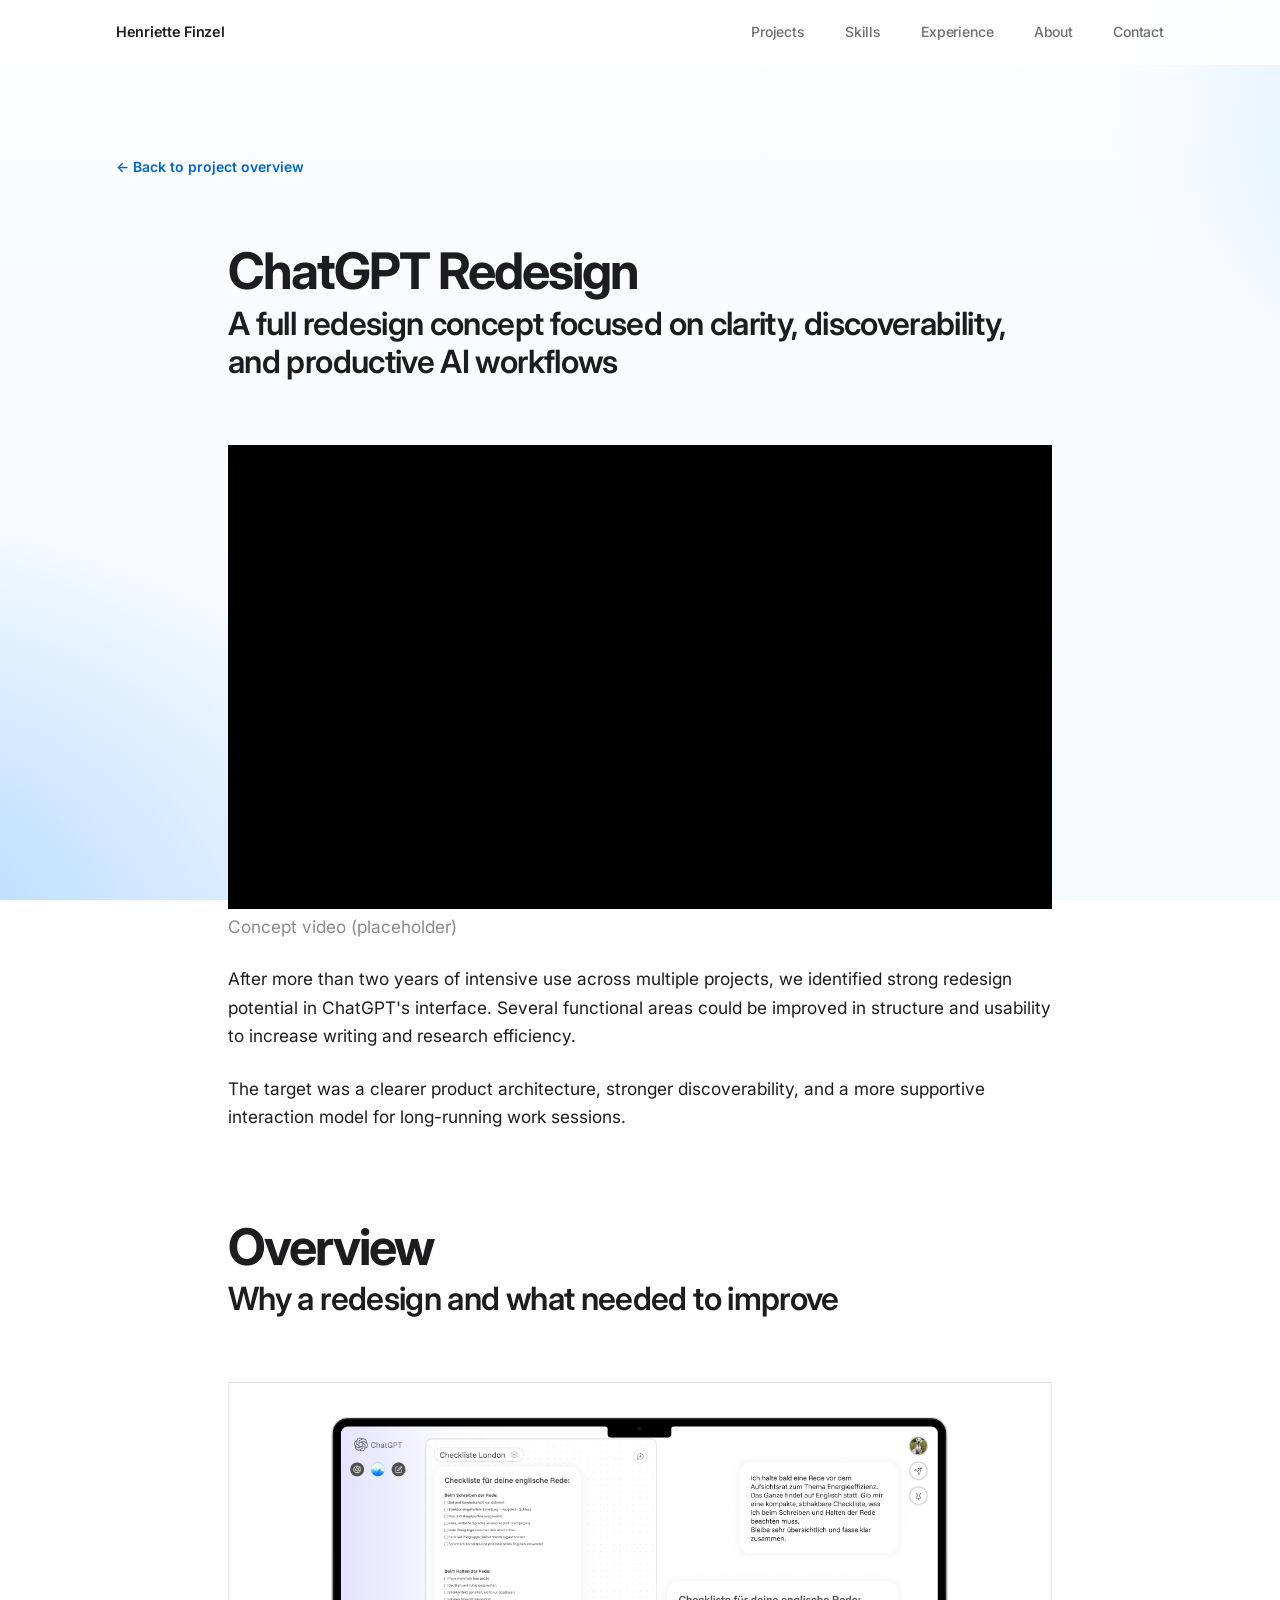
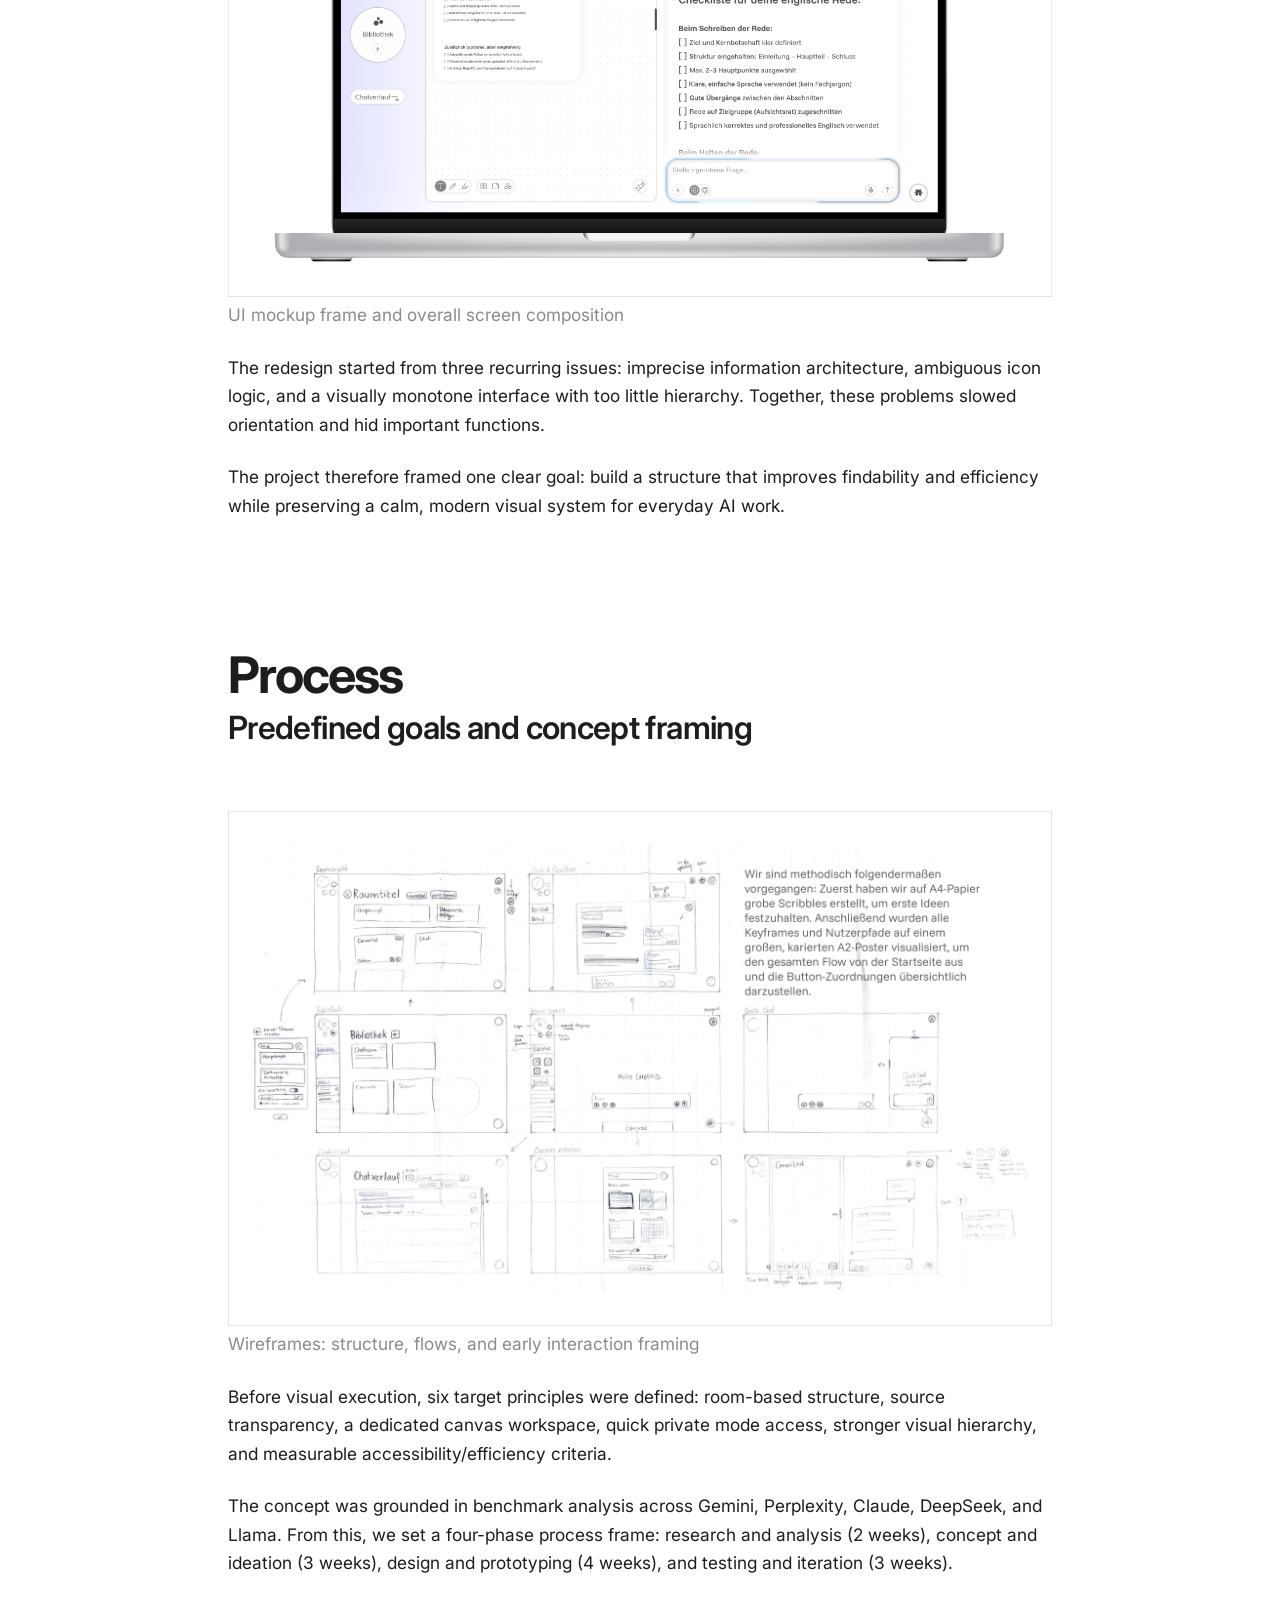
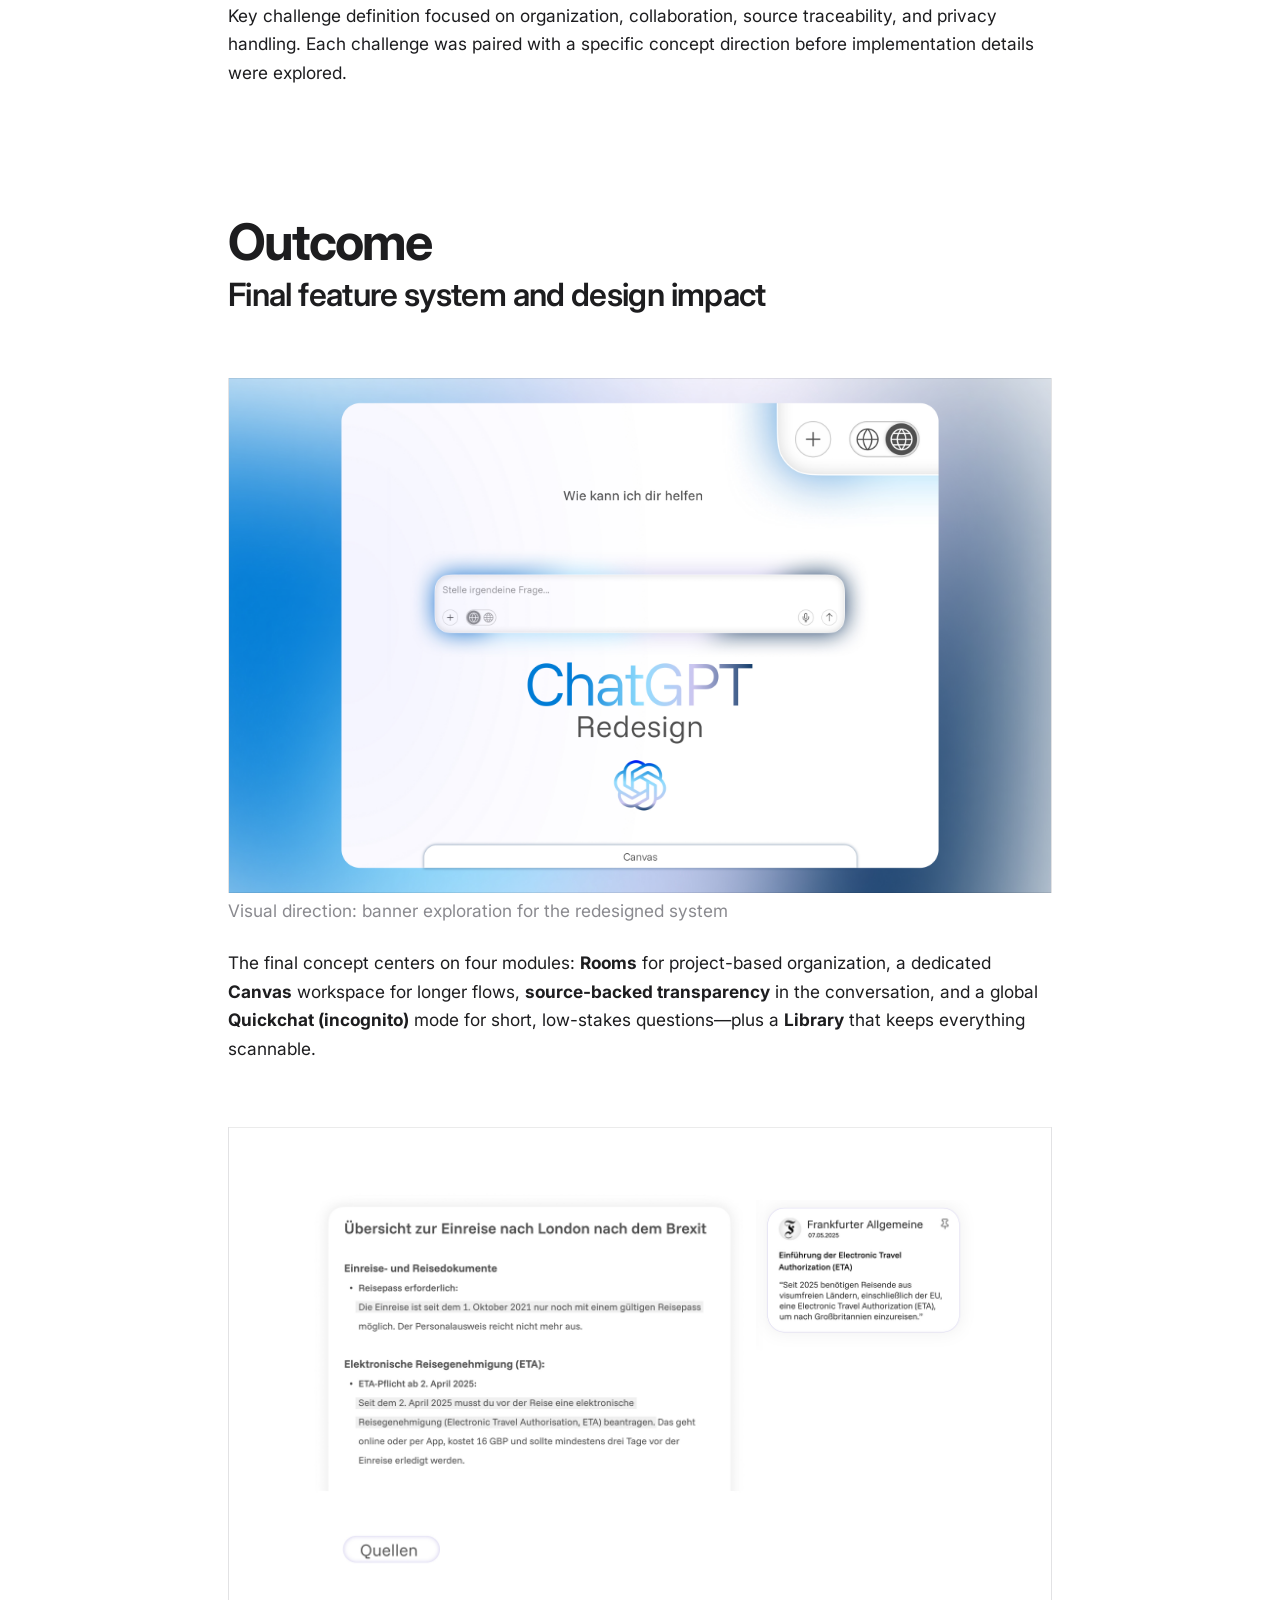
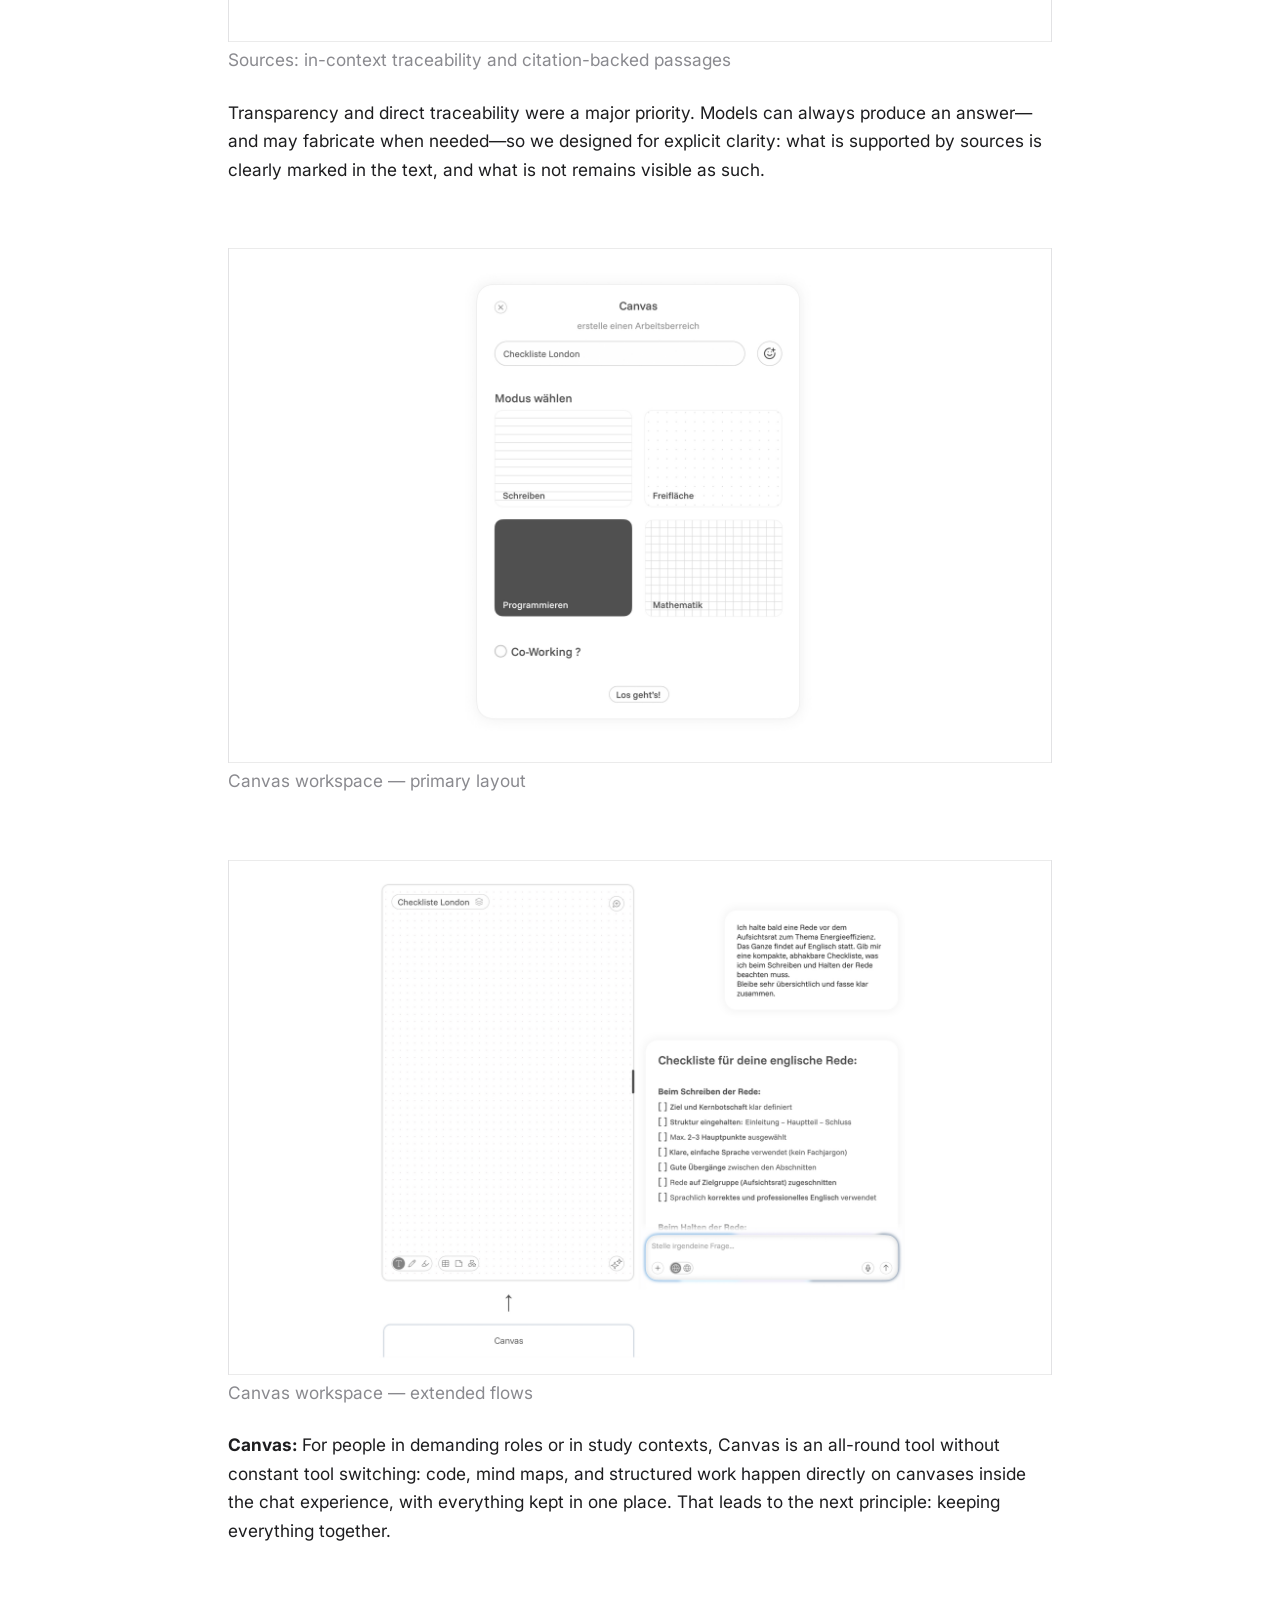
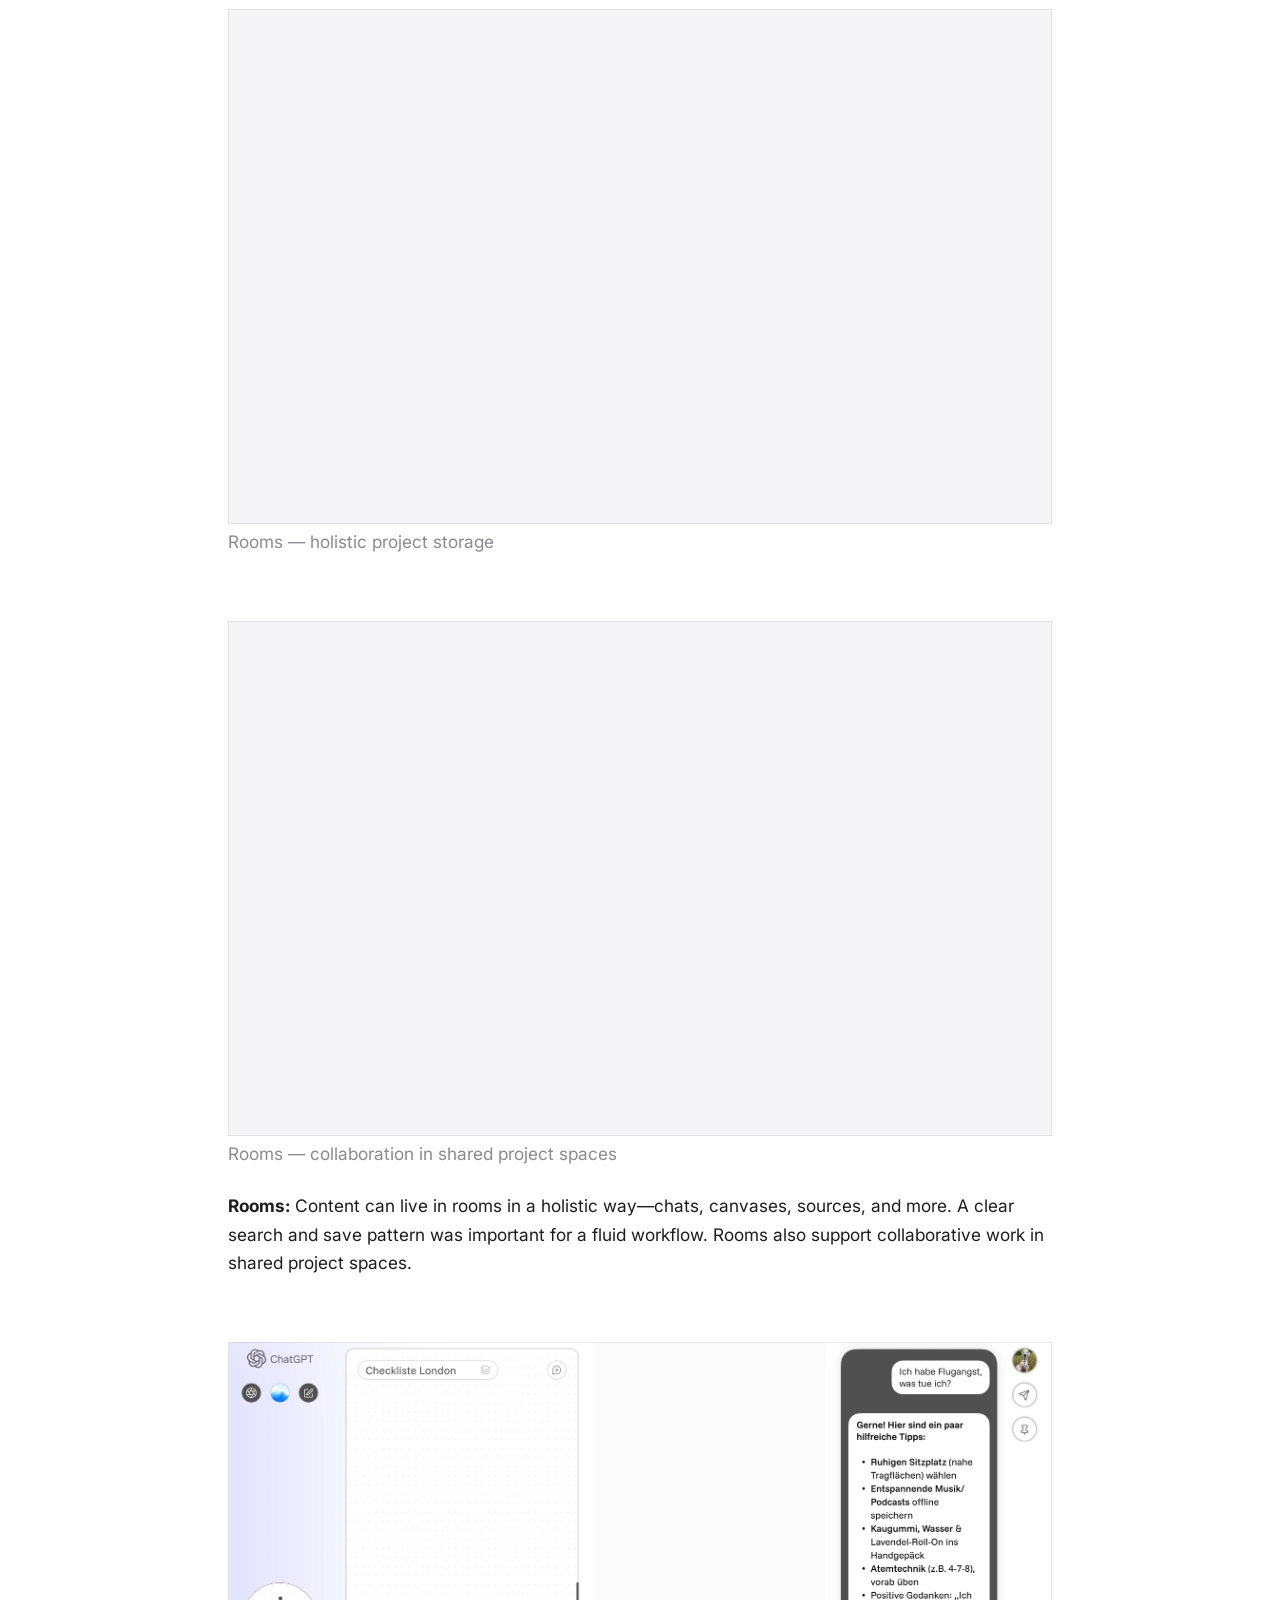
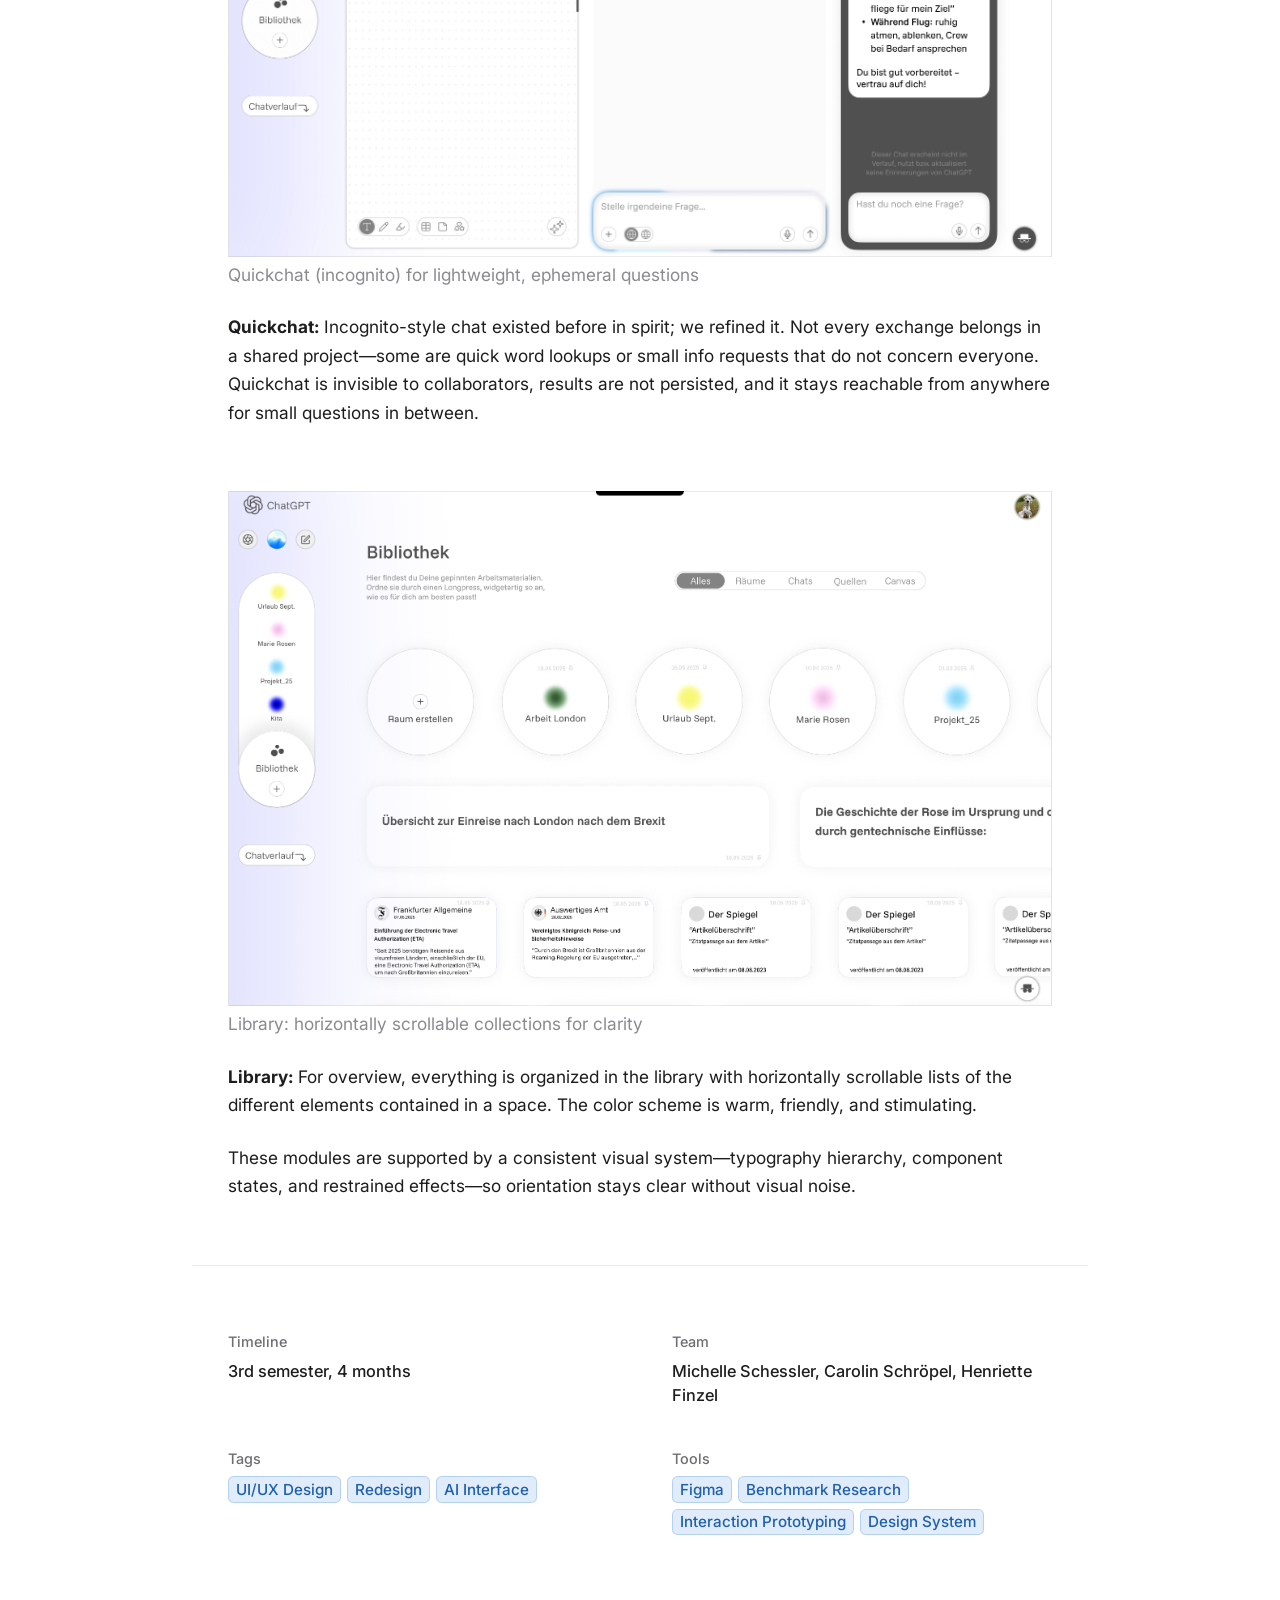
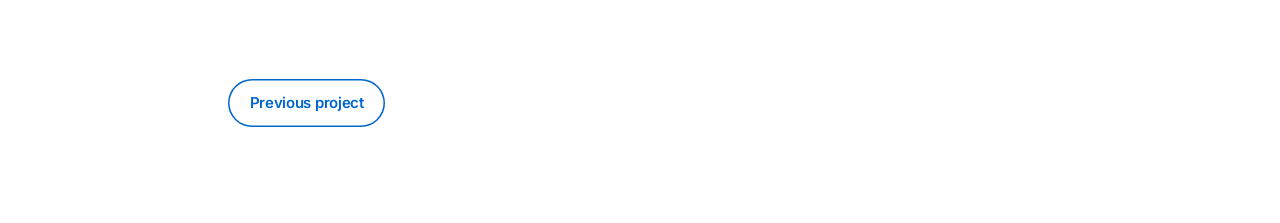
==== projekte/chatgpt-redesign.html @ b03f7bad "Start" ====
<!DOCTYPE html>
<html lang="en">
<head>
  <meta charset="UTF-8" />
  <meta name="viewport" content="width=device-width, initial-scale=1.0" />
  <meta name="description" content="Case Study: ChatGPT Redesign — UI/UX and AI interface concept." />
  <title>ChatGPT Redesign — Lara Rivers</title>
  <link rel="preconnect" href="https://fonts.googleapis.com" />
  <link rel="preconnect" href="https://fonts.gstatic.com" crossorigin />
  <link href="https://fonts.googleapis.com/css2?family=Inter:wght@400;500;600;700&display=swap" rel="stylesheet" />
  <link rel="stylesheet" href="../css/styles.css" />
</head>
<body class="page-case">
  <a class="skip-link" href="#main">Skip to content</a>

  <header class="site-header" id="top">
    <div class="header-inner">
      <a class="logo" href="../index.html" aria-label="Henriette Finzel — Home">
        <span class="logo-name">Henriette Finzel</span>
      </a>
      <nav class="nav" aria-label="Main navigation">
        <a href="../index.html#projects">Projects</a>
        <a href="../index.html#skills">Skills</a>
        <a href="../index.html#experience">Experience</a>
        <a href="../index.html#about">About</a>
        <a href="../index.html#contact">Contact</a>
      </nav>
      <button type="button" class="nav-toggle" aria-expanded="false" aria-controls="mobile-nav" aria-label="Open menu">
        <span class="nav-toggle-bar"></span>
        <span class="nav-toggle-bar"></span>
      </button>
    </div>
    <div class="mobile-nav" id="mobile-nav" hidden>
      <a href="../index.html#projects">Projects</a>
      <a href="../index.html#skills">Skills</a>
      <a href="../index.html#experience">Experience</a>
      <a href="../index.html#about">About</a>
      <a href="../index.html#contact">Contact</a>
    </div>
  </header>

  <main id="main">
    <div class="case-back">
      <a class="case-back-link" href="../index.html#projects">← Back to project overview</a>
    </div>

    <div class="case-layout reveal is-visible" data-reveal>
      <header class="case-intro">
        <h1 class="case-title">ChatGPT Redesign</h1>
        <p class="case-subline">A full redesign concept focused on clarity, discoverability, and productive AI workflows</p>
        <div class="case-body case-prose">
          <figure class="case-feature-media">
            <div class="project-preview project-preview--a project-preview--video" role="img" aria-label="Concept video placeholder"></div>
          </figure>
          <p class="case-caption">Concept video (placeholder)</p>
        </div>
      </header>

      <div class="case-body case-intro-text">
        <p>After more than two years of intensive use across multiple projects, we identified strong redesign potential in ChatGPT's interface. Several functional areas could be improved in structure and usability to increase writing and research efficiency.</p>
        <p>The target was a clearer product architecture, stronger discoverability, and a more supportive interaction model for long-running work sessions.</p>
      </div>
    </div>

    <section class="case-section reveal" id="uebersicht" aria-labelledby="h-uebersicht" data-reveal>
      <h2 id="h-uebersicht" class="case-section-title">Overview</h2>
      <h3 class="case-subtitle">Why a redesign and what needed to improve</h3>
      <div class="case-body case-prose">
        <figure class="case-feature-media">
          <span class="project-preview project-preview--chatgpt-mockupframe" role="img" aria-label="ChatGPT redesign mockup frame"></span>
        </figure>
        <p class="case-caption">UI mockup frame and overall screen composition</p>
        <p>The redesign started from three recurring issues: imprecise information architecture, ambiguous icon logic, and a visually monotone interface with too little hierarchy. Together, these problems slowed orientation and hid important functions.</p>
        <p>The project therefore framed one clear goal: build a structure that improves findability and efficiency while preserving a calm, modern visual system for everyday AI work.</p>
      </div>
    </section>

    <section class="case-section reveal" id="prozess" aria-labelledby="h-prozess" data-reveal>
      <h2 id="h-prozess" class="case-section-title">Process</h2>
      <h3 class="case-subtitle">Predefined goals and concept framing</h3>
      <div class="case-body case-prose">
        <figure class="case-feature-media">
          <span class="project-preview project-preview--chatgpt-wireframes" role="img" aria-label="Wireframes for information architecture and flows"></span>
        </figure>
        <p class="case-caption">Wireframes: structure, flows, and early interaction framing</p>
        <p>Before visual execution, six target principles were defined: room-based structure, source transparency, a dedicated canvas workspace, quick private mode access, stronger visual hierarchy, and measurable accessibility/efficiency criteria.</p>
        <p>The concept was grounded in benchmark analysis across Gemini, Perplexity, Claude, DeepSeek, and Llama. From this, we set a four-phase process frame: research and analysis (2 weeks), concept and ideation (3 weeks), design and prototyping (4 weeks), and testing and iteration (3 weeks).</p>
        <p>Key challenge definition focused on organization, collaboration, source traceability, and privacy handling. Each challenge was paired with a specific concept direction before implementation details were explored.</p>
      </div>
    </section>

    <section class="case-section reveal" id="ergebnis" aria-labelledby="h-ergebnis" data-reveal>
      <h2 id="h-ergebnis" class="case-section-title">Outcome</h2>
      <h3 class="case-subtitle">Final feature system and design impact</h3>
      <div class="case-body case-prose">
        <figure class="case-feature-media">
          <span class="project-preview project-preview--chatgpt-banner" role="img" aria-label="Banner visual for redesign direction"></span>
        </figure>
        <p class="case-caption">Visual direction: banner exploration for the redesigned system</p>
        <p>The final concept centers on four modules: <strong>Rooms</strong> for project-based organization, a dedicated <strong>Canvas</strong> workspace for longer flows, <strong>source-backed transparency</strong> in the conversation, and a global <strong>Quickchat (incognito)</strong> mode for short, low-stakes questions—plus a <strong>Library</strong> that keeps everything scannable.</p>

        <figure class="case-feature-media">
          <span class="project-preview project-preview--chatgpt-quellen" role="img" aria-label="Source traceability in conversation"></span>
        </figure>
        <p class="case-caption">Sources: in-context traceability and citation-backed passages</p>
        <p>Transparency and direct traceability were a major priority. Models can always produce an answer—and may fabricate when needed—so we designed for explicit clarity: what is supported by sources is clearly marked in the text, and what is not remains visible as such.</p>

        <figure class="case-feature-media">
          <span class="project-preview project-preview--chatgpt-canvas1" role="img" aria-label="Canvas workspace primary view"></span>
        </figure>
        <p class="case-caption">Canvas workspace — primary layout</p>
        <figure class="case-feature-media">
          <span class="project-preview project-preview--chatgpt-canvas2" role="img" aria-label="Canvas workspace extended flows"></span>
        </figure>
        <p class="case-caption">Canvas workspace — extended flows</p>
        <p><strong>Canvas:</strong> For people in demanding roles or in study contexts, Canvas is an all-round tool without constant tool switching: code, mind maps, and structured work happen directly on canvases inside the chat experience, with everything kept in one place. That leads to the next principle: keeping everything together.</p>

        <figure class="case-feature-media">
          <span class="project-preview project-preview--chatgpt-raume1" role="img" aria-label="Rooms for holistic project storage"></span>
        </figure>
        <p class="case-caption">Rooms — holistic project storage</p>
        <figure class="case-feature-media">
          <span class="project-preview project-preview--chatgpt-raume2" role="img" aria-label="Rooms for collaboration"></span>
        </figure>
        <p class="case-caption">Rooms — collaboration in shared project spaces</p>
        <p><strong>Rooms:</strong> Content can live in rooms in a holistic way—chats, canvases, sources, and more. A clear search and save pattern was important for a fluid workflow. Rooms also support collaborative work in shared project spaces.</p>

        <figure class="case-feature-media">
          <span class="project-preview project-preview--chatgpt-quickchat" role="img" aria-label="Quickchat incognito mode"></span>
        </figure>
        <p class="case-caption">Quickchat (incognito) for lightweight, ephemeral questions</p>
        <p><strong>Quickchat:</strong> Incognito-style chat existed before in spirit; we refined it. Not every exchange belongs in a shared project—some are quick word lookups or small info requests that do not concern everyone. Quickchat is invisible to collaborators, results are not persisted, and it stays reachable from anywhere for small questions in between.</p>

        <figure class="case-feature-media">
          <span class="project-preview project-preview--chatgpt-bibliothek" role="img" aria-label="Library with horizontal browsing"></span>
        </figure>
        <p class="case-caption">Library: horizontally scrollable collections for clarity</p>
        <p><strong>Library:</strong> For overview, everything is organized in the library with horizontally scrollable lists of the different elements contained in a space. The color scheme is warm, friendly, and stimulating.</p>

        <p>These modules are supported by a consistent visual system—typography hierarchy, component states, and restrained effects—so orientation stays clear without visual noise.</p>
      </div>
    </section>

    <section class="case-project-meta reveal" data-reveal aria-label="Project details">
      <dl class="case-meta">
        <div class="case-meta-group">
          <dt class="case-meta-label">Timeline</dt>
          <dd class="case-meta-value">3rd semester, 4 months</dd>
        </div>
        <div class="case-meta-group">
          <dt class="case-meta-label">Team</dt>
          <dd class="case-meta-value">Michelle Schessler, Carolin Schröpel, Henriette Finzel</dd>
        </div>
        <div class="case-meta-group">
          <dt class="case-meta-label">Tags</dt>
          <dd class="case-meta-value">
            <div class="case-tags">
              <span class="case-tag">UI/UX Design</span>
              <span class="case-tag">Redesign</span>
              <span class="case-tag">AI Interface</span>
            </div>
          </dd>
        </div>
        <div class="case-meta-group">
          <dt class="case-meta-label">Tools</dt>
          <dd class="case-meta-value">
            <div class="case-tags">
              <span class="case-tag">Figma</span>
              <span class="case-tag">Benchmark Research</span>
              <span class="case-tag">Interaction Prototyping</span>
              <span class="case-tag">Design System</span>
            </div>
          </dd>
        </div>
      </dl>
    </section>

    <div class="case-footer-nav">
      <a class="btn btn-ghost" href="service-blueprint.html">Previous project</a>
    </div>
  </main>

  <script src="../js/main.js"></script>
</body>
</html>
---- css/styles.css ----
/* —— Lara Rivers — Interaction Design Portfolio —— */

:root {
  --bg: #ffffff;
  --text: #1d1d1f;
  --text-secondary: #6e6e73;
  --accent: #0066cc;
  --accent-hover: #0055b3;
  --accent-soft: rgba(0, 102, 204, 0.08);
  --border: rgba(0, 0, 0, 0.08);
  --grid-max: 1120px;
  --narrow-max: 720px;
  /* Seitenrand; Inhaltsblock ist zentriert, Text darin linksbündig */
  --page-gutter: clamp(1rem, 4vw, 2.25rem);
  --space-xs: 0.5rem;
  --space-sm: 1rem;
  --space-md: 1.5rem;
  --space-lg: 2.5rem;
  --space-xl: 4rem;
  --space-2xl: 6rem;
  /* Case studies: Bild↔Caption eng, danach großer Abstand wie Referenzlayout */
  --case-media-caption-gap: 0.25rem;
  --case-caption-to-next: var(--space-xl);
  --case-body-font-size: 1.08rem;
  --case-body-p-margin-bottom: var(--space-md);
  --case-caption-font-size: 0.9rem;
  --radius: 12px;
  --radius-sm: 8px;
  --font: "Inter", -apple-system, BlinkMacSystemFont, "Segoe UI", Roboto, sans-serif;
  --ease-out: cubic-bezier(0.22, 1, 0.36, 1);
  --duration: 0.5s;
  --header-h: 64px;
}

*,
*::before,
*::after {
  box-sizing: border-box;
}

html {
  scroll-behavior: smooth;
}

@media (prefers-reduced-motion: reduce) {
  html {
    scroll-behavior: auto;
  }

  *,
  *::before,
  *::after {
    animation-duration: 0.01ms !important;
    animation-iteration-count: 1 !important;
    transition-duration: 0.01ms !important;
  }
}

body {
  margin: 0;
  font-family: var(--font);
  font-size: 1.0625rem;
  line-height: 1.6;
  color: var(--text);
  background:
    radial-gradient(64rem 46rem at -12% 88%, rgba(96, 175, 255, 0.5), transparent 63%),
    radial-gradient(56rem 40rem at 108% 10%, rgba(120, 196, 255, 0.44), transparent 61%),
    linear-gradient(180deg, #fcfeff 0%, #f3f9ff 100%);
  background-attachment: fixed;
  background-size: 120% 120%;
  animation: site-blue-drift 20s ease-in-out infinite alternate;
  -webkit-font-smoothing: antialiased;
  text-align: left;
}

@keyframes site-blue-drift {
  0% {
    background-position: -4% 92%, 104% 8%, 0 0;
  }

  100% {
    background-position: 8% 80%, 92% 18%, 0 0;
  }
}

img {
  max-width: 100%;
  height: auto;
  display: block;
}

.skip-link {
  position: absolute;
  top: -100px;
  left: var(--page-gutter);
  z-index: 1000;
  padding: var(--space-xs) var(--space-sm);
  background: var(--text);
  color: var(--bg);
  text-decoration: none;
  border-radius: var(--radius-sm);
  font-weight: 500;
  font-size: 0.875rem;
}

.skip-link:focus {
  top: var(--space-sm);
  left: var(--page-gutter);
}

.container {
  width: 100%;
  max-width: var(--grid-max);
  margin-left: auto;
  margin-right: auto;
  padding-left: var(--page-gutter);
  padding-right: var(--page-gutter);
  box-sizing: border-box;
}

.container.narrow {
  max-width: var(--narrow-max);
}

/* —— Header —— */
.site-header {
  position: sticky;
  top: 0;
  z-index: 100;
  background: rgba(255, 255, 255, 0.86);
  backdrop-filter: blur(12px);
  -webkit-backdrop-filter: blur(12px);
  border-bottom: 1px solid transparent;
  transition: border-color 0.35s var(--ease-out), box-shadow 0.35s var(--ease-out);
}

.site-header.is-scrolled {
  border-bottom-color: var(--border);
  box-shadow: 0 1px 0 rgba(0, 0, 0, 0.04);
}

.header-inner {
  max-width: var(--grid-max);
  margin-left: auto;
  margin-right: auto;
  width: 100%;
  height: var(--header-h);
  padding-left: var(--page-gutter);
  padding-right: var(--page-gutter);
  box-sizing: border-box;
  display: flex;
  align-items: center;
  justify-content: space-between;
}

.logo {
  display: inline-flex;
  align-items: center;
  gap: 0.62rem;
  color: var(--text);
  text-decoration: none;
  transition: color 0.25s var(--ease-out), transform 0.25s var(--ease-out);
}

.logo:hover {
  color: var(--accent);
}

.logo-sign {
  display: inline-flex;
  align-items: center;
  justify-content: center;
  width: 2rem;
  height: 2rem;
  border: 1px solid var(--border);
  border-radius: 0.45rem;
  font-size: 1rem;
  font-weight: 700;
  letter-spacing: -0.04em;
  line-height: 1;
}

.logo-text {
  display: inline-flex;
  flex-direction: column;
  line-height: 1.05;
}

.logo-name {
  font-size: 0.9rem;
  font-weight: 600;
  letter-spacing: -0.02em;
}

.logo-sub {
  font-size: 0.75rem;
  font-weight: 500;
  color: var(--text-secondary);
  letter-spacing: 0.02em;
  text-transform: uppercase;
}

@media (max-width: 1020px) {
  .logo-name {
    display: none;
  }
}

.nav {
  display: none;
  gap: var(--space-lg);
  align-items: center;
}

.nav a {
  font-size: 0.875rem;
  font-weight: 500;
  color: var(--text-secondary);
  text-decoration: none;
  letter-spacing: -0.01em;
  transition: color 0.25s var(--ease-out);
}

.nav a:hover,
.nav a:focus-visible {
  color: var(--accent);
}

.nav a.is-active,
.mobile-nav a.is-active {
  color: var(--accent);
}

.nav a.is-active {
  text-decoration: underline;
  text-underline-offset: 0.28rem;
  text-decoration-thickness: 1.5px;
}

.nav-toggle {
  display: flex;
  flex-direction: column;
  justify-content: center;
  gap: 6px;
  width: 44px;
  height: 44px;
  padding: 0;
  border: none;
  background: transparent;
  cursor: pointer;
  border-radius: var(--radius-sm);
}

.nav-toggle:focus-visible {
  outline: 2px solid var(--accent);
  outline-offset: 2px;
}

.nav-toggle-bar {
  display: block;
  height: 2px;
  width: 22px;
  background: var(--text);
  margin: 0 auto;
  transition: transform 0.3s var(--ease-out), opacity 0.3s;
}

.nav-toggle[aria-expanded="true"] .nav-toggle-bar:first-child {
  transform: translateY(4px) rotate(45deg);
}

.nav-toggle[aria-expanded="true"] .nav-toggle-bar:last-child {
  transform: translateY(-4px) rotate(-45deg);
}

.mobile-nav {
  display: flex;
  flex-direction: column;
  max-width: var(--grid-max);
  margin-left: auto;
  margin-right: auto;
  padding: var(--space-sm) var(--page-gutter) var(--space-md);
  box-sizing: border-box;
  width: 100%;
  gap: var(--space-sm);
  border-bottom: 1px solid var(--border);
  background: var(--bg);
}

.mobile-nav[hidden] {
  display: none;
}

.mobile-nav a {
  font-size: 1rem;
  font-weight: 500;
  color: var(--text);
  text-decoration: none;
  padding: var(--space-xs) 0;
  transition: color 0.25s var(--ease-out);
}

.mobile-nav a:hover {
  color: var(--accent);
}

@media (min-width: 768px) {
  .nav {
    display: flex;
  }

  .nav-toggle {
    display: none;
  }

  .mobile-nav {
    display: none !important;
  }
}

/* —— Sections —— */
.section {
  padding: var(--space-2xl) 0;
}

/* Keep hero as full first screen, but pull Projects closer */
.section-projects {
  padding-top: var(--space-xl);
}

.section-title {
  font-size: clamp(1.75rem, 4vw, 2.25rem);
  font-weight: 600;
  letter-spacing: -0.03em;
  line-height: 1.15;
  margin: 0 0 var(--space-md);
}

.section-lead {
  margin: 0 0 var(--space-lg);
  color: var(--text-secondary);
  font-size: 1.0625rem;
  max-width: 36rem;
  line-height: 1.65;
}

.section-head .section-lead {
  margin-bottom: var(--space-md);
}

.skills-rows {
  display: grid;
  gap: clamp(2rem, 4.2vw, 3.1rem);
  padding: clamp(1.1rem, 2.2vw, 1.6rem) clamp(1.2rem, 2.8vw, 2rem);
}

.skills-row {
  display: grid;
  grid-template-columns: 2.1rem 1px minmax(0, 1fr);
  align-items: stretch;
  column-gap: clamp(0.9rem, 2vw, 1.35rem);
  min-height: 3.2rem;
}

.skills-row-label {
  margin: 0;
  align-self: center;
  justify-self: center;
  transform: rotate(-90deg);
  transform-origin: center;
  font-size: 0.72rem;
  font-weight: 600;
  letter-spacing: 0.12em;
  text-transform: uppercase;
  color: var(--text-secondary);
  text-align: center;
  line-height: 1.1;
}

.skills-row-divider {
  display: block;
  width: 1px;
  background: var(--border);
}

.skill-tags {
  display: flex;
  flex-wrap: wrap;
  align-content: center;
  gap: 0.62rem;
}

.skill-tag {
  display: inline-flex;
  align-items: center;
  padding: 0.4rem 0.72rem;
  border: 1.5px solid rgba(0, 102, 204, 0.3);
  border-radius: 999px;
  font-size: 0.88rem;
  line-height: 1.2;
  font-weight: 500;
  color: rgba(0, 102, 204, 0.88);
  background: transparent;
}

.skills-specialization {
  margin-top: clamp(2.1rem, 4vw, 2.9rem);
  padding-top: clamp(1rem, 2.2vw, 1.4rem);
  padding-left: clamp(1.2rem, 2.8vw, 2rem);
  padding-right: clamp(1.2rem, 2.8vw, 2rem);
  display: grid;
  grid-template-columns: 2.1rem 1px minmax(0, 1fr);
  align-items: stretch;
  column-gap: clamp(0.9rem, 2vw, 1.35rem);
  gap: clamp(1rem, 2.2vw, 1.4rem);
}

.skills-specialization-title {
  margin: 0;
  align-self: center;
  justify-self: center;
  transform: rotate(-90deg);
  transform-origin: center;
  font-size: 0.72rem;
  font-weight: 600;
  letter-spacing: 0.12em;
  text-align: center;
  line-height: 1.1;
  text-transform: uppercase;
  color: var(--text-secondary);
}

.skills-specialization-divider {
  display: block;
  width: 1px;
  background: var(--border);
}

.skills-specialization-content {
  display: grid;
  gap: clamp(1rem, 2.2vw, 1.4rem);
}

.specialization-item {
  display: grid;
  gap: 0.55rem;
}

.specialization-label {
  margin: 0;
  font-size: 0.78rem;
  font-weight: 600;
  letter-spacing: 0.08em;
  text-transform: uppercase;
  color: var(--text-secondary);
}

/* —— Reveal —— */
.reveal {
  opacity: 0;
  transform: translateY(20px);
  transition:
    opacity var(--duration) var(--ease-out),
    transform var(--duration) var(--ease-out);
}

.reveal.is-visible {
  opacity: 1;
  transform: translateY(0);
}

.reveal[data-reveal-delay="1"] {
  transition-delay: 0.08s;
}

.reveal[data-reveal-delay="2"] {
  transition-delay: 0.16s;
}

.reveal[data-reveal-delay="3"] {
  transition-delay: 0.24s;
}

@media (prefers-reduced-motion: reduce) {
  .reveal {
    opacity: 1;
    transform: none;
    transition: none;
  }
}

/* —— Hero —— */
.hero {
  position: relative;
  overflow: hidden;
  padding-top: calc(var(--header-h) + var(--space-lg));
  padding-bottom: var(--space-lg);
  height: 100vh;
  min-height: 100svh;
  display: flex;
  flex-direction: column;
  box-sizing: border-box;
}

.hero::before {
  content: none;
}

.hero-inner {
  position: relative;
  z-index: 1;
  flex: 1;
  display: flex;
  flex-direction: column;
  justify-content: center;
  gap: var(--space-md);
  min-height: 0;
}

@media (min-width: 900px) {
  .hero-inner {
    justify-content: center;
    padding-top: 0;
    transform: translateY(-3cm);
  }
}

.hero-line-wrap {
  width: 100%;
  margin: 0 0 0.65rem;
  display: flex;
  align-items: center;
  gap: var(--space-sm);
}

@media (min-width: 900px) {
  .hero-line-wrap {
    margin-top: 0;
    margin-bottom: 0.9rem;
  }
}

.hero-split {
  display: flex;
  flex-direction: column;
  gap: var(--space-lg);
  align-items: stretch;
}

@media (min-width: 900px) {
  .hero-split {
    display: grid;
    grid-template-columns: minmax(0, 1fr) minmax(360px, 45%);
    gap: clamp(2rem, 4vw, 3.5rem);
    align-items: center;
  }
}

.hero-copy {
  min-width: 0;
}

.hero-photo {
  margin: 0;
  max-width: 28rem;
  align-self: center;
}

@media (min-width: 900px) {
  .hero-photo {
    max-width: none;
    width: 100%;
    align-self: center;
    margin-top: 0;
    position: relative;
    top: auto;
  }
}

.hero-photo img {
  display: block;
  width: 100%;
  height: auto;
  aspect-ratio: 4 / 5;
  object-fit: cover;
  object-position: center 18%;
  border-radius: var(--radius);
  border: 1px solid var(--border);
  background: #f5f5f7;
}

.hero-greeting {
  font-size: clamp(1.65rem, 2.8vw, 2.35rem);
  font-weight: 600;
  color: #7b5743;
  letter-spacing: -0.015em;
  line-height: 1.08;
  white-space: nowrap;
  position: relative;
}

.hero-greeting.is-typing::after {
  content: "";
  display: inline-block;
  width: 1px;
  height: 0.92em;
  background: rgba(123, 87, 67, 0.7);
  margin-left: 0.22rem;
  vertical-align: -0.08em;
  animation: hero-caret-blink 0.8s steps(1, end) infinite;
}

.hero-line {
  flex: 1;
  height: 1px;
  background: linear-gradient(90deg, var(--border), transparent);
  max-width: 180px;
  transform-origin: left;
  animation: line-grow 1.4s var(--ease-out) 0.3s both;
}

@keyframes line-grow {
  from {
    transform: scaleX(0);
    opacity: 0;
  }

  to {
    transform: scaleX(1);
    opacity: 1;
  }
}

@media (prefers-reduced-motion: reduce) {
  body {
    animation: none;
  }

  .hero-line {
    animation: none;
    opacity: 1;
    transform: none;
  }
}

.hero-title {
  margin: 0 0 0.55rem;
}

@keyframes hero-caret-blink {

  0%,
  49% {
    opacity: 1;
  }

  50%,
  100% {
    opacity: 0;
  }
}

.hero-name {
  display: inline-block;
  font-size: clamp(2.75rem, 8vw, 4.25rem);
  font-weight: 700;
  letter-spacing: -0.04em;
  line-height: 1.05;
  background: linear-gradient(180deg, var(--text) 0%, #3a3a3c 100%);
  -webkit-background-clip: text;
  background-clip: text;
  color: transparent;
}

@supports not (background-clip: text) {
  .hero-name {
    color: var(--text);
    background: none;
  }
}

.hero-tagline {
  font-size: clamp(1.125rem, 2.2vw, 1.35rem);
  font-weight: 500;
  color: var(--text-secondary);
  max-width: 34rem;
  line-height: 1.55;
  margin: 0 0 var(--space-lg);
  letter-spacing: -0.02em;
}

.hero-intro {
  max-width: 36rem;
  color: var(--text);
  margin: 0 0 1.35rem;
  font-size: 1rem;
  line-height: 1.7;
}

.hero-actions {
  display: flex;
  flex-wrap: wrap;
  gap: var(--space-sm);
}

@media (max-width: 420px) {
  .hero-greeting {
    white-space: normal;
  }
}

@media (max-width: 380px) {
  .project-facts div {
    grid-template-columns: 1fr;
  }

  .project-facts dt {
    margin-bottom: 0.1rem;
  }
}

/* —— Buttons —— */
.btn {
  display: inline-flex;
  align-items: center;
  justify-content: center;
  padding: 0.75rem 1.35rem;
  font-family: inherit;
  font-size: 0.9375rem;
  font-weight: 600;
  letter-spacing: -0.02em;
  border-radius: 980px;
  text-decoration: none;
  cursor: pointer;
  border: none;
  transition:
    background 0.3s var(--ease-out),
    color 0.3s var(--ease-out),
    transform 0.3s var(--ease-out),
    box-shadow 0.3s var(--ease-out);
}

.btn:active {
  transform: scale(0.98);
}

.btn-primary {
  background: var(--accent);
  color: #fff;
}

.btn-primary:hover {
  background: var(--accent-hover);
}

.btn-primary:focus-visible {
  outline: 2px solid var(--accent);
  outline-offset: 3px;
}

.btn-ghost {
  background: transparent;
  color: var(--accent);
  box-shadow: inset 0 0 0 1.5px var(--accent);
}

.btn-ghost:hover {
  background: var(--accent-soft);
}

.btn-secondary {
  background: var(--text);
  color: #fff;
  margin-top: var(--space-md);
  width: 100%;
}

.btn-secondary:hover {
  background: #2d2d2f;
}

.cv-hint {
  font-weight: 500;
  opacity: 0.75;
  font-size: 0.875rem;
}

/* —— Prose —— */
.prose p {
  margin: 0 0 var(--space-md);
  color: var(--text);
  line-height: 1.75;
}

.prose p:last-child {
  margin-bottom: 0;
}

.about-singing-trigger {
  font: inherit;
  font-weight: 600;
  color: var(--accent);
  background: none;
  border: 0;
  padding: 0;
  margin: 0;
  text-decoration: underline;
  text-underline-offset: 0.12em;
  cursor: pointer;
}

.about-singing-trigger:hover {
  color: var(--accent-hover);
}

.about-singing-trigger:focus-visible {
  outline: 2px solid var(--accent);
  outline-offset: 2px;
  border-radius: 3px;
}

.section-about-short {
  border-top: none;
  border-bottom: none;
}

/* Kurz über mich: Text + rechteckige Bild-Collage (ohne Kachel-Rahmen) */
.about-with-collage {
  display: grid;
  gap: var(--space-xl);
  align-items: start;
}

.about-with-collage__text {
  min-width: 0;
  display: flex;
  flex-direction: column;
  justify-content: center;
}

.about-collage-widget {
  position: relative;
  display: grid;
  grid-template-columns: repeat(2, minmax(0, 1fr));
  grid-auto-rows: 120px;
  gap: 10px;
  width: 100%;
  max-width: 32rem;
  margin: 0 auto;
}

@media (min-width: 640px) {
  .about-collage-widget {
    grid-template-columns: repeat(3, minmax(0, 1fr));
    grid-auto-rows: 110px;
    max-width: none;
  }
}

@media (min-width: 900px) {
  .about-with-collage {
    grid-template-columns: minmax(0, 1fr) minmax(260px, 38%);
    align-items: center;
    gap: var(--space-xl);
  }

  .about-collage-widget {
    grid-template-columns: repeat(4, minmax(0, 1fr));
    grid-auto-rows: 96px;
    height: 100%;
    min-height: min(56vh, 560px);
    max-height: none;
    margin: 0;
    align-self: stretch;
  }
}

.about-collage-widget .about-collage-item:nth-of-type(1) {
  grid-column: span 2;
}

.about-collage-widget .about-collage-item:nth-of-type(3) {
  grid-row: span 2;
}

.about-collage-widget .about-collage-item:nth-of-type(5) {
  grid-column: span 2;
  grid-row: span 2;
}

.about-collage-widget .about-collage-item:nth-of-type(8) {
  grid-column: span 2;
}

.about-collage-widget .about-collage-item:nth-of-type(10) {
  grid-row: span 2;
}

.about-collage-widget .about-collage-item:nth-of-type(13) {
  grid-column: span 2;
}

@media (max-width: 639px) {
  .about-collage-widget .about-collage-item {
    grid-column: auto !important;
    grid-row: auto !important;
  }
}

.about-collage-item {
  position: relative;
  margin: 0;
  overflow: hidden;
  border-radius: 10px;
}

.about-video-overlay {
  position: absolute;
  inset: 0;
  z-index: 5;
  border-radius: 10px;
  overflow: hidden;
  background: rgba(0, 0, 0, 0.18);
}

.about-video-close {
  position: absolute;
  top: 0.45rem;
  right: 0.45rem;
  z-index: 6;
  width: 2rem;
  height: 2rem;
  border: 0;
  border-radius: 999px;
  background: rgba(0, 0, 0, 0.62);
  color: #fff;
  font-size: 1.25rem;
  line-height: 1;
  cursor: pointer;
}

.about-video-close:hover {
  background: rgba(0, 0, 0, 0.75);
}

.about-video-close:focus-visible {
  outline: 2px solid #fff;
  outline-offset: 2px;
}

.about-video-embed {
  width: 100%;
  height: 100%;
}

.about-video-embed iframe {
  width: 100%;
  height: 100%;
  object-fit: cover;
  display: block;
  border: 0;
}

.about-cluster-label {
  position: absolute;
  inset: 0;
  overflow: hidden;
  z-index: 3;
  color: rgba(24, 26, 31, 0.84);
  font-size: clamp(1.45rem, 4.6vw, 3.85rem);
  font-weight: 700;
  letter-spacing: 0.01em;
  line-height: 0.95;
  opacity: 0;
  transition: opacity 0.22s var(--ease-out);
  pointer-events: none;
}

.about-cluster-word {
  position: absolute;
  transform: translate(-50%, -50%);
  white-space: nowrap;
}

.about-cluster-label.cluster-musical-rent,
.about-cluster-label.cluster-singing {
  font-size: clamp(1.2rem, 3.9vw, 3.1rem);
}

.about-collage-item::after {
  content: attr(data-num);
  position: absolute;
  top: 6px;
  left: 6px;
  min-width: 1.25rem;
  height: 1.25rem;
  padding: 0 0.25rem;
  border-radius: 999px;
  background: rgba(0, 0, 0, 0.66);
  color: #fff;
  font-size: 0.7rem;
  font-weight: 700;
  line-height: 1.25rem;
  text-align: center;
  z-index: 2;
  display: none;
}

.about-collage-img {
  display: block;
  width: 100%;
  height: 100%;
  object-fit: cover;
  object-position: center;
  background: #f5f5f7;
  border: none;
  outline: none;
  border-radius: 10px;
  transition:
    transform 0.35s var(--ease-out),
    box-shadow 0.35s var(--ease-out),
    filter 0.35s var(--ease-out);
}

.about-collage-widget:hover .about-collage-item .about-collage-img {
  filter: saturate(0.97) brightness(0.99);
}

.about-collage-widget .about-collage-item:hover .about-collage-img {
  transform: scale(1.03);
  box-shadow: 0 12px 36px rgba(0, 0, 0, 0.12);
  filter: none;
  z-index: 1;
  position: relative;
}

.about-collage-widget.is-clustering .about-collage-item .about-collage-img {
  opacity: 0.11;
  transform: scale(0.975);
  filter: blur(2.4px) saturate(0.55) grayscale(0.28);
}

.about-collage-widget.is-clustering .about-collage-item.is-cluster-active .about-collage-img {
  opacity: 1;
  transform: scale(1.03);
  filter: none;
}

.about-collage-widget.is-clustering .about-cluster-label {
  opacity: 1;
}

.about-collage-img--hidden {
  display: none;
}

.about-collage-img--top-left .about-collage-img {
  object-position: 34% 24% !important;
}

.about-collage-img--paint-focus .about-collage-img {
  object-position: left bottom !important;
}

.about-collage-img--bottom-wide {
  grid-column: span 2;
}

.about-collage-img--bottom-wide .about-collage-img {
  object-position: 50% 44% !important;
}

@media (prefers-reduced-motion: reduce) {

  .about-collage-widget .about-collage-img,
  .about-collage-widget .about-collage-img:hover {
    transition: none;
    transform: none;
  }
}

/* —— Filter chips —— */
.filter-chips {
  display: flex;
  flex-wrap: wrap;
  gap: var(--space-xs);
  margin-bottom: var(--space-lg);
}

.chip {
  font-family: inherit;
  font-size: 0.8125rem;
  font-weight: 500;
  padding: 0.4rem 0.9rem;
  border-radius: 980px;
  border: 1px solid var(--border);
  background: var(--bg);
  color: var(--text-secondary);
  cursor: pointer;
  transition:
    border-color 0.25s var(--ease-out),
    color 0.25s var(--ease-out),
    background 0.25s var(--ease-out);
}

.chip:hover {
  border-color: rgba(0, 102, 204, 0.35);
  color: var(--accent);
}

.chip.is-active {
  background: var(--accent-soft);
  border-color: rgba(0, 102, 204, 0.25);
  color: var(--accent);
}

.chip:focus-visible {
  outline: 2px solid var(--accent);
  outline-offset: 2px;
}

/* —— Project grid —— */
.project-grid {
  list-style: none;
  margin: 0;
  padding: 0;
  display: grid;
  gap: var(--space-md);
}

@media (min-width: 640px) {
  .project-grid {
    grid-template-columns: repeat(2, 1fr);
    gap: var(--space-lg);
  }
}

.project-card-wrap {
  transition:
    opacity 0.4s var(--ease-out),
    transform 0.4s var(--ease-out);
}

.project-card-wrap.is-filtered-out {
  display: none;
}

.project-card {
  height: 100%;
  border: 1px solid var(--border);
  border-radius: var(--radius);
  overflow: hidden;
  background: var(--bg);
  transition:
    border-color 0.35s var(--ease-out),
    box-shadow 0.35s var(--ease-out),
    transform 0.35s var(--ease-out);
}

.project-card:hover {
  border-color: rgba(0, 102, 204, 0.2);
  box-shadow: 0 12px 40px rgba(0, 0, 0, 0.06);
  transform: translateY(-4px);
}

.project-card-link {
  width: 100%;
  display: block;
  text-align: left;
  padding: 0;
  border: none;
  background: none;
  cursor: pointer;
  font: inherit;
  color: inherit;
  text-decoration: none;
}

.project-card-link:focus-visible {
  outline: 2px solid var(--accent);
  outline-offset: 2px;
}

.project-card:has(.project-card-link:focus-visible) {
  border-color: rgba(0, 102, 204, 0.28);
}

.project-preview {
  display: block;
  aspect-ratio: 16 / 10;
  background: #f5f5f7;
  transition: transform 0.55s var(--ease-out);
  transform-origin: center center;
}

.project-card:hover .project-preview {
  transform: scale(1.04);
}

.project-preview--a {
  background-image: url("../images/banner1.png");
  background-repeat: no-repeat;
  background-position: center;
  background-size: cover;
}

.project-preview--mockup-2 {
  background-image: url("../images/Application%20Design/2_Mockup.jpg");
  background-repeat: no-repeat;
  background-position: center;
  background-size: cover;
}

.project-preview--parents-kids-dashboard {
  background-image: url("../images/Application%20Design/Eltern%20vs.%20Kinder%20Dashboard.png");
  background-repeat: no-repeat;
  background-position: center;
  background-size: cover;
}

.project-preview--process {
  background-image: url("../images/Application%20Design/process.png?v=2");
  background-repeat: no-repeat;
  background-position: center;
  background-size: cover;
}

.project-preview--iks-01,
.project-preview--iks-02 {
  background-repeat: no-repeat;
  background-position: center;
  background-size: cover;
}

.project-preview--iks-01 {
  background-image: url("../images/IKS/01_image.png?v=3");
}

.project-preview--iks-02 {
  background-image: url("../images/IKS/02_image.png?v=3");
}

.project-preview--mockup-4,
.project-preview--mockup-5-ranking,
.project-preview--mockup-6-onboarding,
.project-preview--mockup-7-wissen,
.project-preview--mockup-8-weekly-review {
  background-repeat: no-repeat;
  background-position: center;
  background-size: cover;
}

.project-preview--mockup-4 {
  background-image: url("../images/Application%20Design/4_Mockup.jpg");
}

.project-preview--mockup-6-onboarding {
  background-image: url("../images/Application%20Design/6_Mockup_OnBoarding.jpg");
}

.project-preview--mockup-5-ranking {
  background-image: url("../images/Application%20Design/5_Mockup_Ranking.jpg");
}

.project-preview--mockup-8-weekly-review {
  background-image: url("../images/Application%20Design/8_Mockup_Wochenru%CC%88ckblick.jpg");
}

.project-preview--mockup-7-wissen {
  background-image: url("../images/Application%20Design/7_Mockup_Wissen.jpg");
}

.project-preview--fotobox-doc-1,
.project-preview--fotobox-doc-2,
.project-preview--fotobox-doc-3,
.project-preview--fotobox-doc-4,
.project-preview--fotobox-doc-5,
.project-preview--fotobox-doc-6,
.project-preview--fotobox-doc-7 {
  background-repeat: no-repeat;
  background-position: center;
  background-size: cover;
}

.project-preview--fotobox-doc-1 {
  background-image: url("../images/Invention/problem.png");
}

.project-preview--fotobox-doc-2 {
  background-image: url("../images/Invention/research.png");
}

.project-preview--fotobox-doc-3 {
  background-image: url("../images/Invention/Swipe%20to%20sort.png");
}

.project-preview--fotobox-doc-4 {
  background-image: url("../images/Invention/Ansichten.png");
}

.project-preview--fotobox-doc-5 {
  background-image: url("../images/Invention/Cluster.png");
}

.project-preview--fotobox-doc-6 {
  background-image: url("../images/Invention/Ansichten.png");
}

.project-preview--fotobox-doc-7 {
  background-image: url("../images/Invention/Cluster.png");
}

.project-preview--iks-outcome-1,
.project-preview--iks-outcome-2,
.project-preview--iks-outcome-3,
.project-preview--iks-outcome-4,
.project-preview--iks-outcome-5,
.project-preview--iks-outcome-6 {
  background-repeat: no-repeat;
  background-position: center;
  background-size: cover;
}

.project-preview--iks-outcome-1 {
  background-image: url("../images/IKS/04_image.png?v=4");
}

.project-preview--iks-outcome-2 {
  background-image: url("../images/IKS/iks-outcome-2.png?v=3");
}

.project-preview--iks-outcome-3 {
  background-image: url("../images/IKS/foam.png?v=5");
}

.project-preview--iks-outcome-4 {
  background-image: url("../images/IKS/Bildschirmfoto%202026-04-27%20um%2023.17.57.png?v=4");
}

.project-preview--iks-outcome-5 {
  background-image: url("../images/IKS/iks-outcome-5.png?v=3");
}

.project-preview--iks-outcome-6 {
  background-image: url("../images/IKS/iks-outcome-6.png?v=3");
}

.project-preview--a.project-preview--video {
  aspect-ratio: 16 / 9;
  background-image: none;
  background: #000;
  overflow: hidden;
  position: relative;
}

.project-preview--video iframe {
  position: absolute;
  inset: 0;
  width: 100%;
  height: 100%;
  border: 0;
}

.project-preview--b {
  background: linear-gradient(145deg, #f0f4f8 0%, #e2e8f0 45%, #f8fafc 100%);
}

.project-preview--iks-banner {
  background-image: url("../images/IKS/Banner.png?v=1");
  background-repeat: no-repeat;
  background-position: center;
  background-size: cover;
}

.project-preview--c {
  background: linear-gradient(145deg, #faf5ff 0%, #f1f5f9 60%, #e8eef5 100%);
}

.project-preview--invention-mockup {
  background-image: url("../images/Invention/Mockup_Invention.jpg?v=2");
  background-repeat: no-repeat;
  background-position: center;
  background-size: cover;
}

.project-preview--chatgpt-mockupframe,
.project-preview--chatgpt-wireframes,
.project-preview--chatgpt-banner,
.project-preview--chatgpt-quellen,
.project-preview--chatgpt-canvas1,
.project-preview--chatgpt-canvas2,
.project-preview--chatgpt-raume1,
.project-preview--chatgpt-raume2,
.project-preview--chatgpt-quickchat,
.project-preview--chatgpt-bibliothek {
  background-repeat: no-repeat;
  background-position: center;
  background-size: cover;
}

.project-preview--chatgpt-mockupframe {
  background-image: url("../images/Application%20Redesign/Mockupframe.png");
}

.project-preview--chatgpt-wireframes {
  background-image: url("../images/Application%20Redesign/Wireframes.png");
}

.project-preview--chatgpt-banner {
  background-image: url("../images/Application%20Redesign/Banner3.jpg?v=2");
}

.project-preview--chatgpt-quellen {
  background-image: url("../images/Application%20Redesign/Quellen.jpg");
}

.project-preview--chatgpt-canvas1 {
  background-image: url("../images/Application%20Redesign/Canvas1.jpg");
}

.project-preview--chatgpt-canvas2 {
  background-image: url("../images/Application%20Redesign/Canvas2.jpg");
}

.project-preview--chatgpt-raume1 {
  background-image: url("../images/Application%20Redesign/Ra%CC%88ume1.jpg");
}

.project-preview--chatgpt-raume2 {
  background-image: url("../images/Application%20Redesign/Ra%CC%88ume2.jpg");
}

.project-preview--chatgpt-quickchat {
  background-image: url("../images/Application%20Redesign/Quickchat.jpg");
}

.project-preview--chatgpt-bibliothek {
  background-image: url("../images/Application%20Redesign/Bibliothek.png");
}

.project-preview--d {
  background: linear-gradient(145deg, #f7f7f5 0%, #eceae6 50%, #f2f2f0 100%);
}

.project-preview--e {
  background-image: url("../images/Application%20Redesign/Banner3.jpg?v=2");
  background-repeat: no-repeat;
  background-position: center;
  background-size: cover;
}

.project-preview--f {
  background: linear-gradient(145deg, #ecf8f4 0%, #f4fbf8 46%, #e7f4ee 100%);
}

.project-card-body {
  padding: var(--space-md);
}

.project-meta {
  display: block;
  font-size: 0.75rem;
  font-weight: 600;
  text-transform: uppercase;
  letter-spacing: 0.06em;
  color: var(--text-secondary);
  margin-bottom: var(--space-xs);
}

.project-title {
  font-size: 1.1875rem;
  font-weight: 600;
  letter-spacing: -0.02em;
  margin: 0 0 var(--space-sm);
  line-height: 1.3;
}

.project-excerpt {
  font-size: 0.9375rem;
  color: var(--text-secondary);
  margin: 0 0 var(--space-md);
  line-height: 1.6;
}

.project-facts {
  margin: 0 0 var(--space-sm);
  display: grid;
  gap: var(--space-xs);
  font-size: 0.8125rem;
}

.project-facts div {
  display: grid;
  grid-template-columns: 4.5rem 1fr;
  gap: var(--space-xs);
}

.project-facts dt {
  margin: 0;
  color: var(--text-secondary);
  font-weight: 500;
}

.project-facts dd {
  margin: 0;
  font-weight: 500;
}

.project-more {
  display: inline-flex;
  align-items: center;
  gap: 0.35rem;
  font-size: 0.875rem;
  font-weight: 600;
  color: var(--accent);
  margin-top: var(--space-xs);
}

.project-arrow {
  display: inline-block;
  transition: transform 0.3s var(--ease-out);
}

.project-card:hover .project-arrow {
  transform: translateX(4px);
}

/* —— Case study (project subpages) —— */
.page-case main {
  padding-bottom: var(--space-2xl);
}

.case-back {
  max-width: var(--grid-max);
  margin-left: auto;
  margin-right: auto;
  padding: calc(var(--header-h) + var(--space-md)) var(--page-gutter) 0;
  box-sizing: border-box;
  width: 100%;
}

.case-back-link {
  display: inline-flex;
  align-items: center;
  gap: 0.35rem;
  font-size: 0.875rem;
  font-weight: 600;
  color: var(--accent);
  text-decoration: none;
  transition: gap 0.25s var(--ease-out), color 0.25s var(--ease-out);
}

.case-back-link:hover {
  color: var(--accent-hover);
  gap: 0.5rem;
}

.case-back-link:focus-visible {
  outline: 2px solid var(--accent);
  outline-offset: 4px;
  border-radius: var(--radius-sm);
}

.case-layout {
  max-width: 56rem;
  margin-left: auto;
  margin-right: auto;
  padding: var(--space-xl) var(--page-gutter) 0;
  box-sizing: border-box;
  width: 100%;
}

/* Intro: gleicher Blockfluss wie .case-section (Titel → Untertitel → .case-prose mit Medien) */
.case-intro {
  display: block;
}

.case-intro>p.case-meta-label:first-child {
  margin: 0 0 0.45rem;
}

.case-title {
  margin: 0 0 0.4rem;
  font-size: clamp(2rem, 4vw, 3.15rem);
  font-weight: 700;
  letter-spacing: -0.04em;
  line-height: 1.07;
}

.case-subline {
  margin: 0 0 var(--case-caption-to-next);
  font-size: clamp(1.4rem, 2.5vw, 2.1rem);
  font-weight: 600;
  letter-spacing: -0.02em;
  line-height: 1.2;
}

.case-caption {
  margin: 0 0 var(--case-caption-to-next);
  font-size: var(--case-caption-font-size);
  line-height: 1.35;
  color: #8a8a8f;
}

/* Projekt-Metadaten am Seitenende: Vierer-Raster 2×2 (5. Zeile volle Breite) */
.case-project-meta {
  max-width: 56rem;
  margin-left: auto;
  margin-right: auto;
  padding: var(--space-xl) var(--page-gutter) var(--space-lg);
  box-sizing: border-box;
  width: 100%;
  border-top: 1px solid var(--border);
}

.case-section+.case-project-meta {
  margin-top: var(--case-caption-to-next);
}

.case-project-meta .case-meta {
  margin: 0;
  padding: 0;
  border-bottom: none;
  display: grid;
  grid-template-columns: repeat(2, minmax(0, 1fr));
  column-gap: var(--space-xl);
  row-gap: var(--space-lg);
  align-items: start;
}

.case-project-meta .case-meta-group:nth-child(5):last-child {
  grid-column: 1 / -1;
}

.case-project-meta .case-meta-group {
  display: grid;
  gap: 0.35rem;
  align-content: start;
  min-width: 0;
}

.case-project-meta .case-meta dt.case-meta-label {
  margin: 0;
}

.case-project-meta .case-meta dd.case-meta-value {
  margin: 0;
  margin-inline-start: 0;
}

.case-meta-label {
  margin: 0 0 0.22rem;
  font-size: var(--case-caption-font-size);
  font-weight: 500;
  color: var(--text-secondary);
}

.case-meta-value {
  margin: 0;
  font-size: 1.02rem;
  line-height: 1.5;
  font-weight: 500;
  color: var(--text);
}

.case-tags {
  display: flex;
  flex-wrap: wrap;
  gap: 0.35rem;
}

.case-tag {
  display: inline-flex;
  align-items: center;
  background: rgba(0, 102, 204, 0.12);
  color: #1e5fae;
  border: 1px solid rgba(0, 102, 204, 0.2);
  font-size: 0.95rem;
  line-height: 1;
  padding: 0.3rem 0.45rem;
  border-radius: 0.35rem;
}

/* Fließtext auf Projektseiten: eine gemeinsame „Lesespalte“ (Intro + alle Abschnitte) */
.case-body {
  max-width: none;
}

.case-intro-text {
  margin: var(--case-caption-to-next) 0 0;
}

/* Wenn die Hero-Caption den Abstand nach unten schon liefert, kein zweites xl stapeln */
.case-intro:has(.case-caption)+.case-intro-text {
  margin-top: 0;
}

.case-body p {
  margin: 0 0 var(--case-body-p-margin-bottom);
  font-size: var(--case-body-font-size);
  line-height: 1.65;
}

.case-body p+figure.case-feature-media {
  margin-top: var(--case-caption-to-next);
}

.case-section {
  max-width: 56rem;
  margin-left: auto;
  margin-right: auto;
  padding: var(--space-xl) var(--page-gutter) 0;
  box-sizing: border-box;
  width: 100%;
}

.case-section+.case-section {
  border-top: none;
  margin-top: var(--case-caption-to-next);
}

.case-section-title {
  margin: 0 0 0.4rem;
  font-size: clamp(2rem, 4vw, 3.15rem);
  font-weight: 700;
  letter-spacing: -0.04em;
  line-height: 1.07;
}

.case-subtitle {
  /* Gleicher vertikaler Rhythmus wie vor Medien in der Prose (Outcome) */
  margin: 0 0 var(--case-caption-to-next);
  font-size: clamp(1.4rem, 2.5vw, 2.1rem);
  font-weight: 600;
  letter-spacing: -0.02em;
  line-height: 1.2;
}

.case-feature-media {
  margin: 0 0 var(--case-media-caption-gap);
}

.case-feature-media .project-preview {
  border: 1px solid var(--border);
  border-radius: 0;
}

/* Intro-Hero nutzt dieselbe Medien-Caption-Kette wie in den Abschnitten */
.case-intro .case-body.case-prose {
  margin-top: 0;
}

.case-checklist {
  list-style: none;
  margin: var(--space-md) 0 0;
  padding: 0;
  display: grid;
  gap: 0.75rem;
}

.case-checklist li {
  display: grid;
  grid-template-columns: 1.2rem 1fr;
  gap: 0.6rem;
  align-items: start;
}

.case-checklist li::before {
  content: "✓";
  display: inline-flex;
  align-items: center;
  justify-content: center;
  width: 1.2rem;
  height: 1.2rem;
  border-radius: 50%;
  font-size: 0.75rem;
  font-weight: 700;
  color: #2d9cdb;
  border: 1px solid #2d9cdb;
  margin-top: 0.08rem;
}

.case-grid-cards {
  display: grid;
  gap: var(--space-sm);
  grid-template-columns: 1fr;
}

@media (min-width: 800px) {
  .case-grid-cards {
    grid-template-columns: repeat(2, minmax(0, 1fr));
  }
}

.case-card {
  border: 1px solid var(--border);
  border-radius: var(--radius);
  background: #fff;
  box-shadow: 0 5px 18px rgba(0, 0, 0, 0.05);
  padding: 1rem 1.1rem;
}

.case-card h4 {
  margin: 0 0 0.35rem;
  font-size: 1.02rem;
  letter-spacing: -0.02em;
}

.case-card p {
  margin: 0;
  font-size: 0.99rem;
  line-height: 1.55;
  color: var(--text-secondary);
}

.case-tools-grid {
  display: grid;
  gap: var(--space-sm);
  grid-template-columns: 1fr;
}

@media (min-width: 720px) {
  .case-tools-grid {
    grid-template-columns: repeat(3, minmax(0, 1fr));
  }
}

.case-media-split {
  display: grid;
  gap: var(--space-sm);
  margin: 0 0 var(--space-md);
}

@media (min-width: 900px) {
  .case-media-split {
    grid-template-columns: 1fr 1fr;
  }
}

.case-media-pane {
  border: 1px solid var(--border);
  border-radius: var(--radius);
  overflow: hidden;
  background: #fff;
}

.case-media-pane .project-preview {
  aspect-ratio: 16 / 10;
}

.case-media-pane--text {
  padding: 1.25rem;
}

.case-media-pane--text p {
  margin: 0 0 0.8rem;
  font-size: 1.02rem;
}

.case-media-pane--text p:last-child {
  margin-bottom: 0;
}

.case-media-triplet {
  display: grid;
  gap: var(--space-sm);
  grid-template-columns: 1fr;
  margin: 0 0 var(--space-md);
}

@media (min-width: 800px) {
  .case-media-triplet {
    grid-template-columns: repeat(3, minmax(0, 1fr));
  }
}

.case-media-triplet .project-preview {
  border-radius: var(--radius-sm);
  border: 1px solid var(--border);
}

.case-footer-nav {
  max-width: 56rem;
  margin: var(--space-xl) auto 0;
  padding: var(--space-lg) var(--page-gutter) 0;
  box-sizing: border-box;
  width: 100%;
  border-top: none;
  display: flex;
  flex-wrap: wrap;
  justify-content: flex-start;
  align-items: center;
  gap: var(--space-sm);
}

.case-footer-nav .btn {
  margin: 0;
}

.case-footer-nav .btn-primary {
  margin-left: auto;
}

/* —— Timeline —— */
.section-timeline {
  border-top: none;
}

.timeline {
  list-style: none;
  margin: var(--space-xl) 0 0;
  padding: 0;
  position: relative;
}

/* Zentrierter Leitstrich (nutzt volle Containerbreite wie andere Sektionen) */
.timeline::before {
  content: "";
  position: absolute;
  left: 50%;
  transform: translateX(-50%);
  top: 0.5rem;
  bottom: 0.5rem;
  width: 1px;
  background: var(--border);
}

.timeline-item {
  position: relative;
  display: grid;
  grid-template-columns: minmax(0, 1fr) 3rem minmax(0, 1fr);
  column-gap: var(--space-md);
  align-items: start;
  padding-bottom: var(--space-lg);
}

.timeline-item:last-child {
  padding-bottom: 0;
}

.timeline-dot {
  position: relative;
  grid-column: 2;
  grid-row: 1;
  justify-self: center;
  top: 0.35rem;
  width: 15px;
  height: 15px;
  border-radius: 50%;
  background: var(--bg);
  border: 2px solid var(--accent);
  box-shadow: 0 0 0 4px #fafafa;
  z-index: 1;
}

.timeline-content {
  width: 100%;
  max-width: min(26rem, 100%);
  text-align: left;
  box-sizing: border-box;
}

.timeline-item:nth-child(odd) .timeline-content {
  grid-column: 1;
  grid-row: 1;
  justify-self: end;
}

.timeline-item:nth-child(even) .timeline-content {
  grid-column: 3;
  grid-row: 1;
  justify-self: start;
}

.timeline-date {
  font-size: 0.75rem;
  font-weight: 600;
  text-transform: uppercase;
  letter-spacing: 0.06em;
  color: var(--accent);
}

.timeline-title {
  font-size: 1.0625rem;
  font-weight: 600;
  margin: 0.25rem 0 var(--space-xs);
  letter-spacing: -0.02em;
}

.timeline-content p {
  margin: 0;
  color: var(--text-secondary);
  font-size: 0.9375rem;
  line-height: 1.65;
  max-width: none;
}

/* Schmal: Leitstrich links, alle Kästen rechts (Lesbarkeit) */
@media (max-width: 767px) {
  .timeline::before {
    left: 7px;
    transform: none;
  }

  .timeline-item {
    grid-template-columns: auto 1fr;
    column-gap: var(--space-sm);
  }

  .timeline-dot {
    grid-column: 1;
    justify-self: start;
    left: 0;
  }

  .timeline-item .timeline-content,
  .timeline-item:nth-child(odd) .timeline-content,
  .timeline-item:nth-child(even) .timeline-content {
    grid-column: 2;
    grid-row: 1;
    justify-self: stretch;
    max-width: none;
    text-align: left;
  }
}

/* —— Contact —— */
.section-contact {
  padding-bottom: var(--space-2xl);
}

.contact-intro {
  font-size: 1.0625rem;
  color: var(--text-secondary);
  margin: 0 0 var(--space-lg);
  line-height: 1.65;
  max-width: none;
  white-space: nowrap;
}

.contact-widgets {
  display: grid;
  grid-template-columns: 1fr;
  gap: var(--space-md);
}

@media (min-width: 700px) {
  .contact-widgets {
    grid-template-columns: repeat(3, 1fr);
    gap: var(--space-md);
  }
}

.contact-widget {
  display: flex;
  flex-direction: column;
  align-items: flex-start;
  gap: var(--space-sm);
  padding: var(--space-lg);
  border: 1px solid var(--border);
  border-radius: var(--radius);
  text-decoration: none;
  color: inherit;
  background: var(--bg);
  text-align: left;
  transition:
    border-color 0.35s var(--ease-out),
    box-shadow 0.35s var(--ease-out),
    transform 0.35s var(--ease-out);
}

.contact-widget:hover {
  border-color: rgba(0, 102, 204, 0.22);
  box-shadow: 0 10px 36px rgba(0, 0, 0, 0.06);
  transform: translateY(-3px);
}

.contact-widget:focus-visible {
  outline: 2px solid var(--accent);
  outline-offset: 3px;
}

.contact-widget-icon {
  display: flex;
  align-items: center;
  justify-content: center;
  width: 3rem;
  height: 3rem;
  border-radius: var(--radius-sm);
  background: var(--accent-soft);
  color: var(--accent);
}

.contact-widget:hover .contact-widget-icon {
  color: var(--accent-hover);
}

.contact-widget-label {
  font-size: 0.6875rem;
  font-weight: 600;
  text-transform: uppercase;
  letter-spacing: 0.08em;
  color: var(--text-secondary);
}

.contact-widget-value {
  font-size: 0.9375rem;
  font-weight: 500;
  color: var(--text);
  line-height: 1.45;
  word-break: break-word;
}

.contact-widget:hover .contact-widget-value {
  color: var(--accent);
}

.footer-note {
  margin-top: var(--space-xl);
  font-size: 0.8125rem;
  color: var(--text-secondary);
  text-align: left;
}
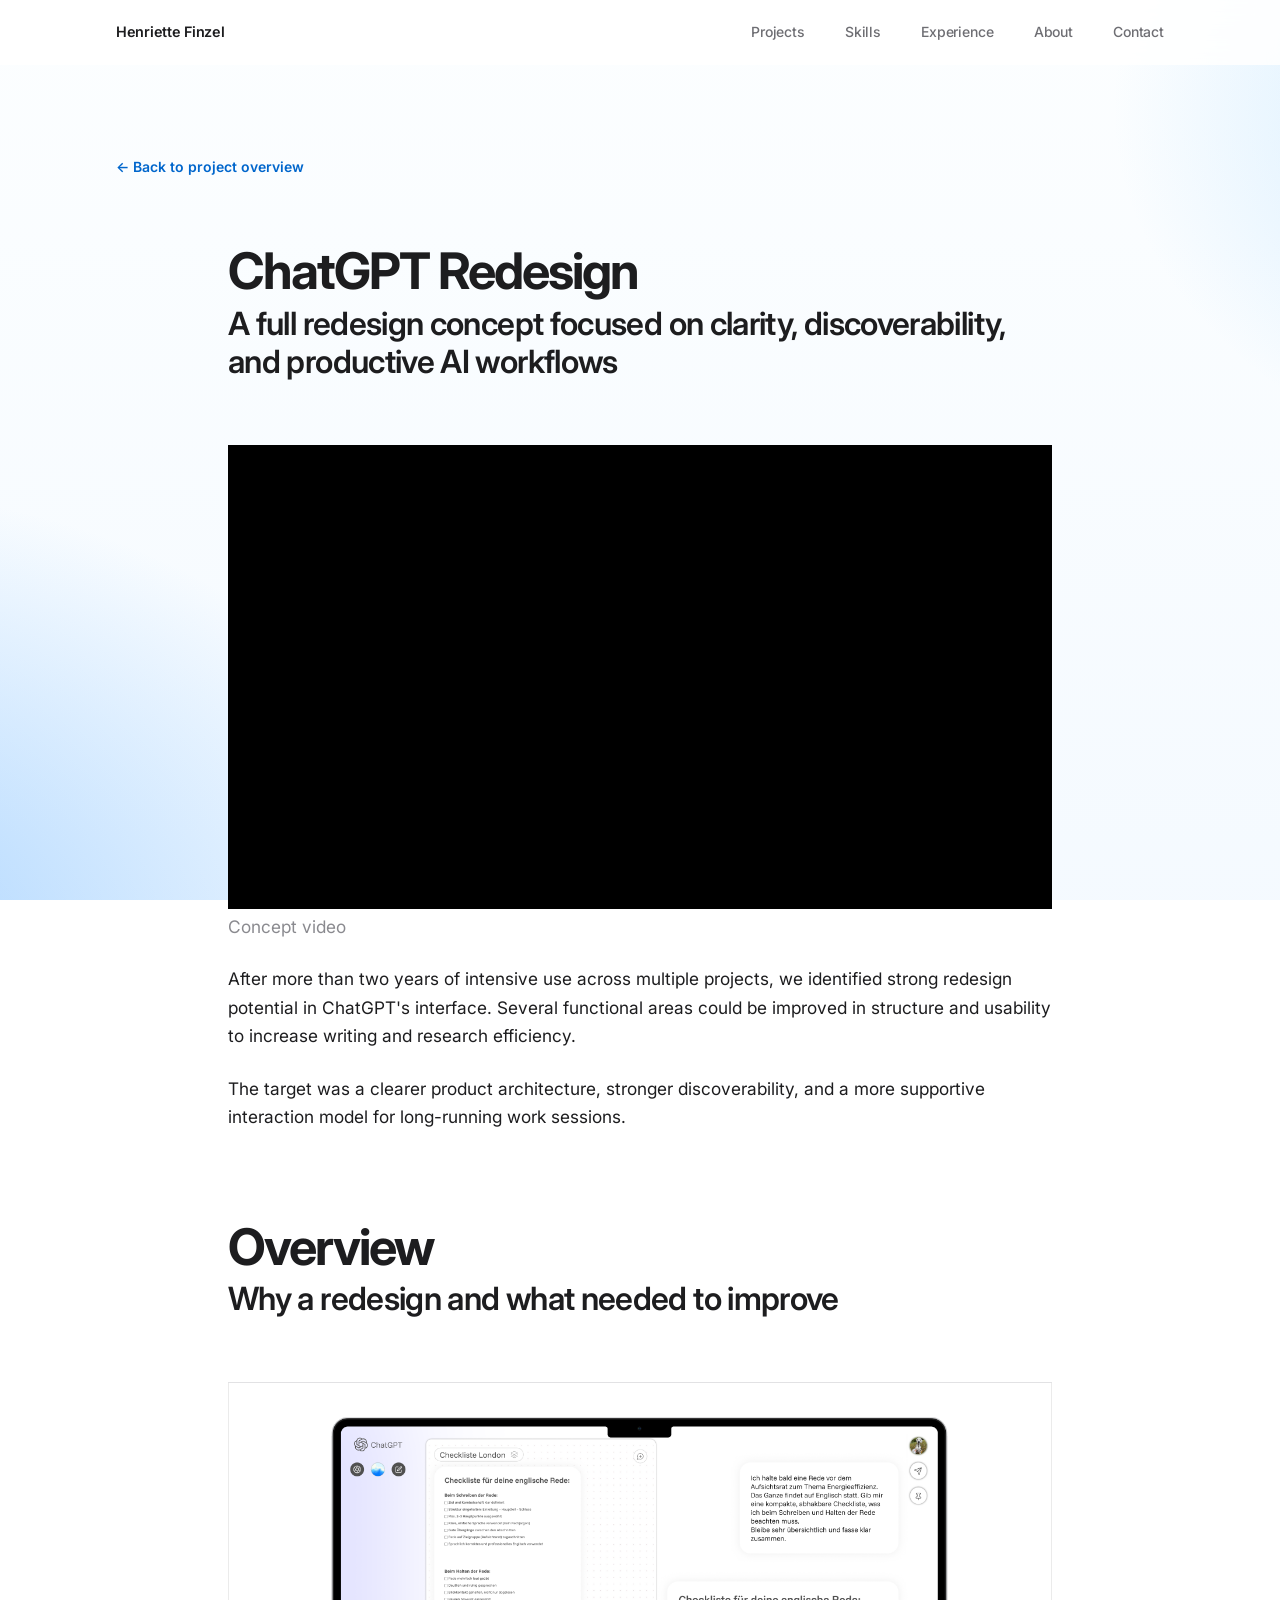
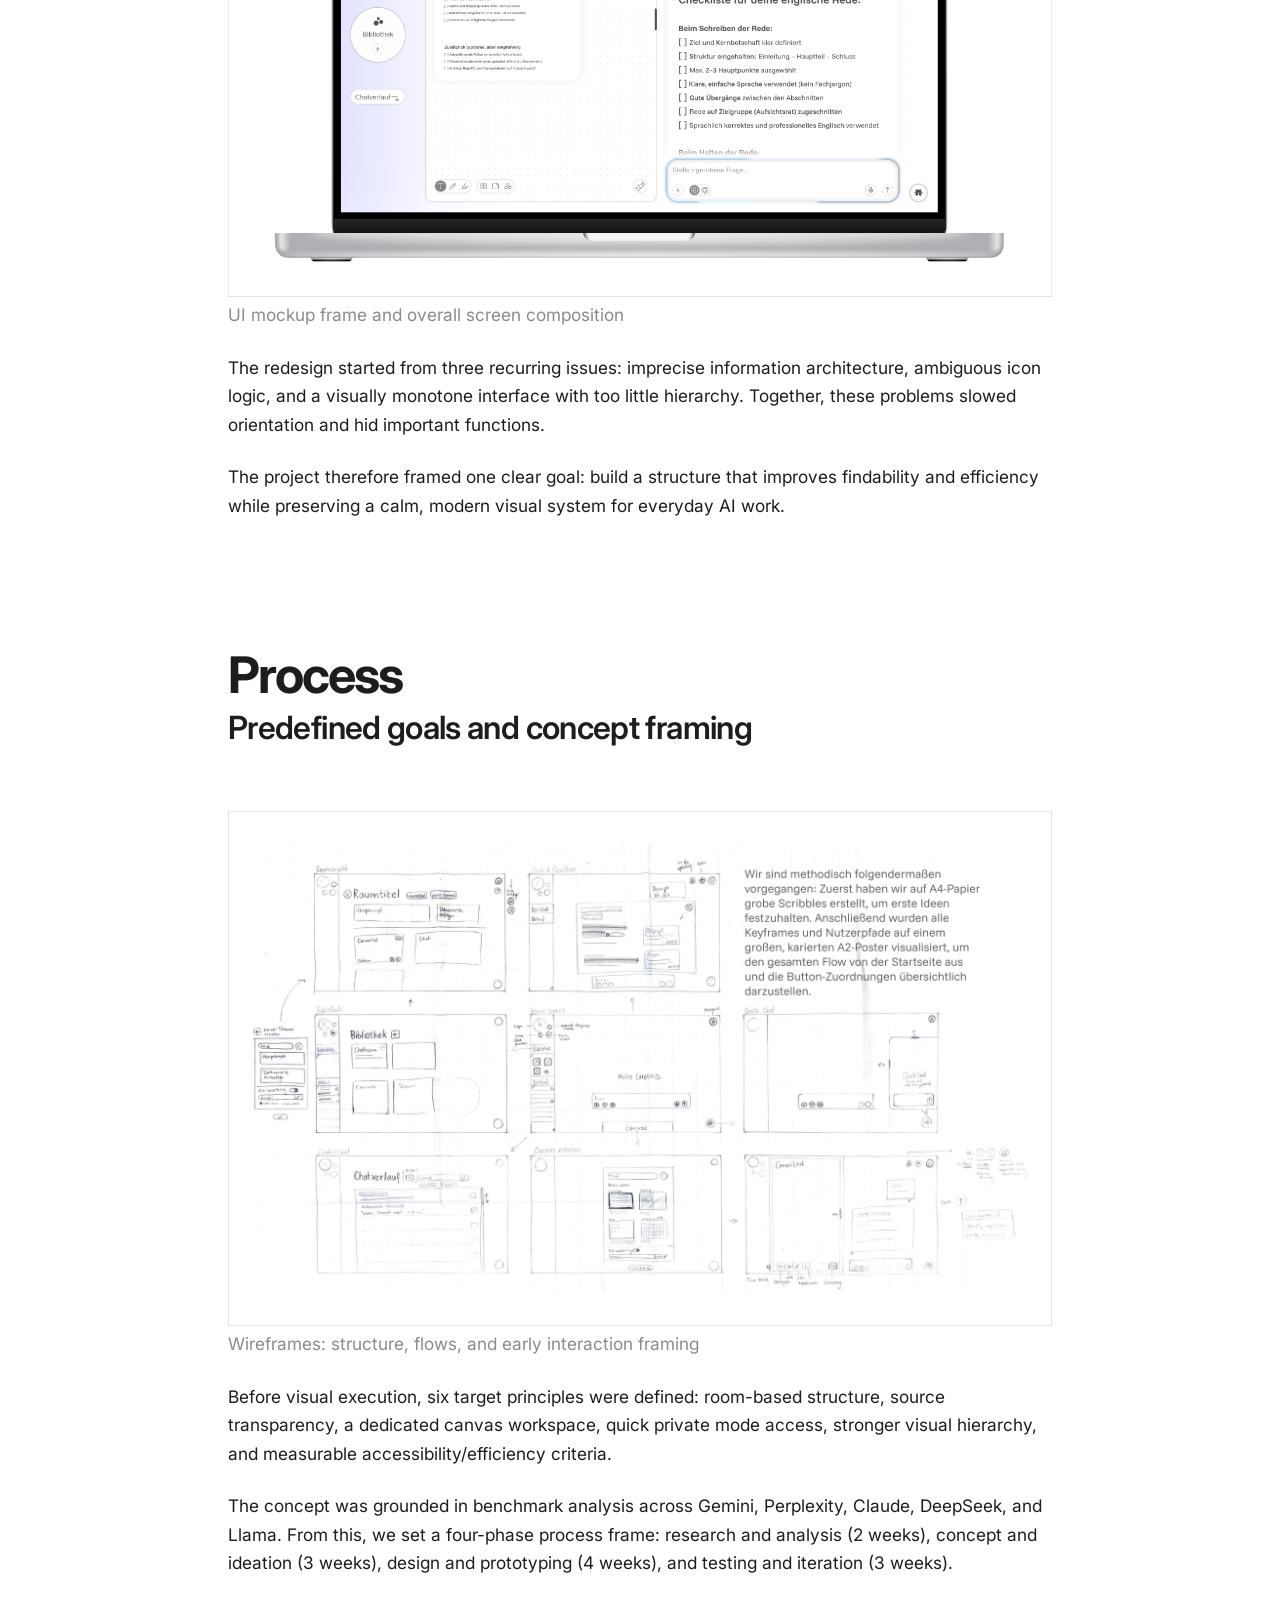
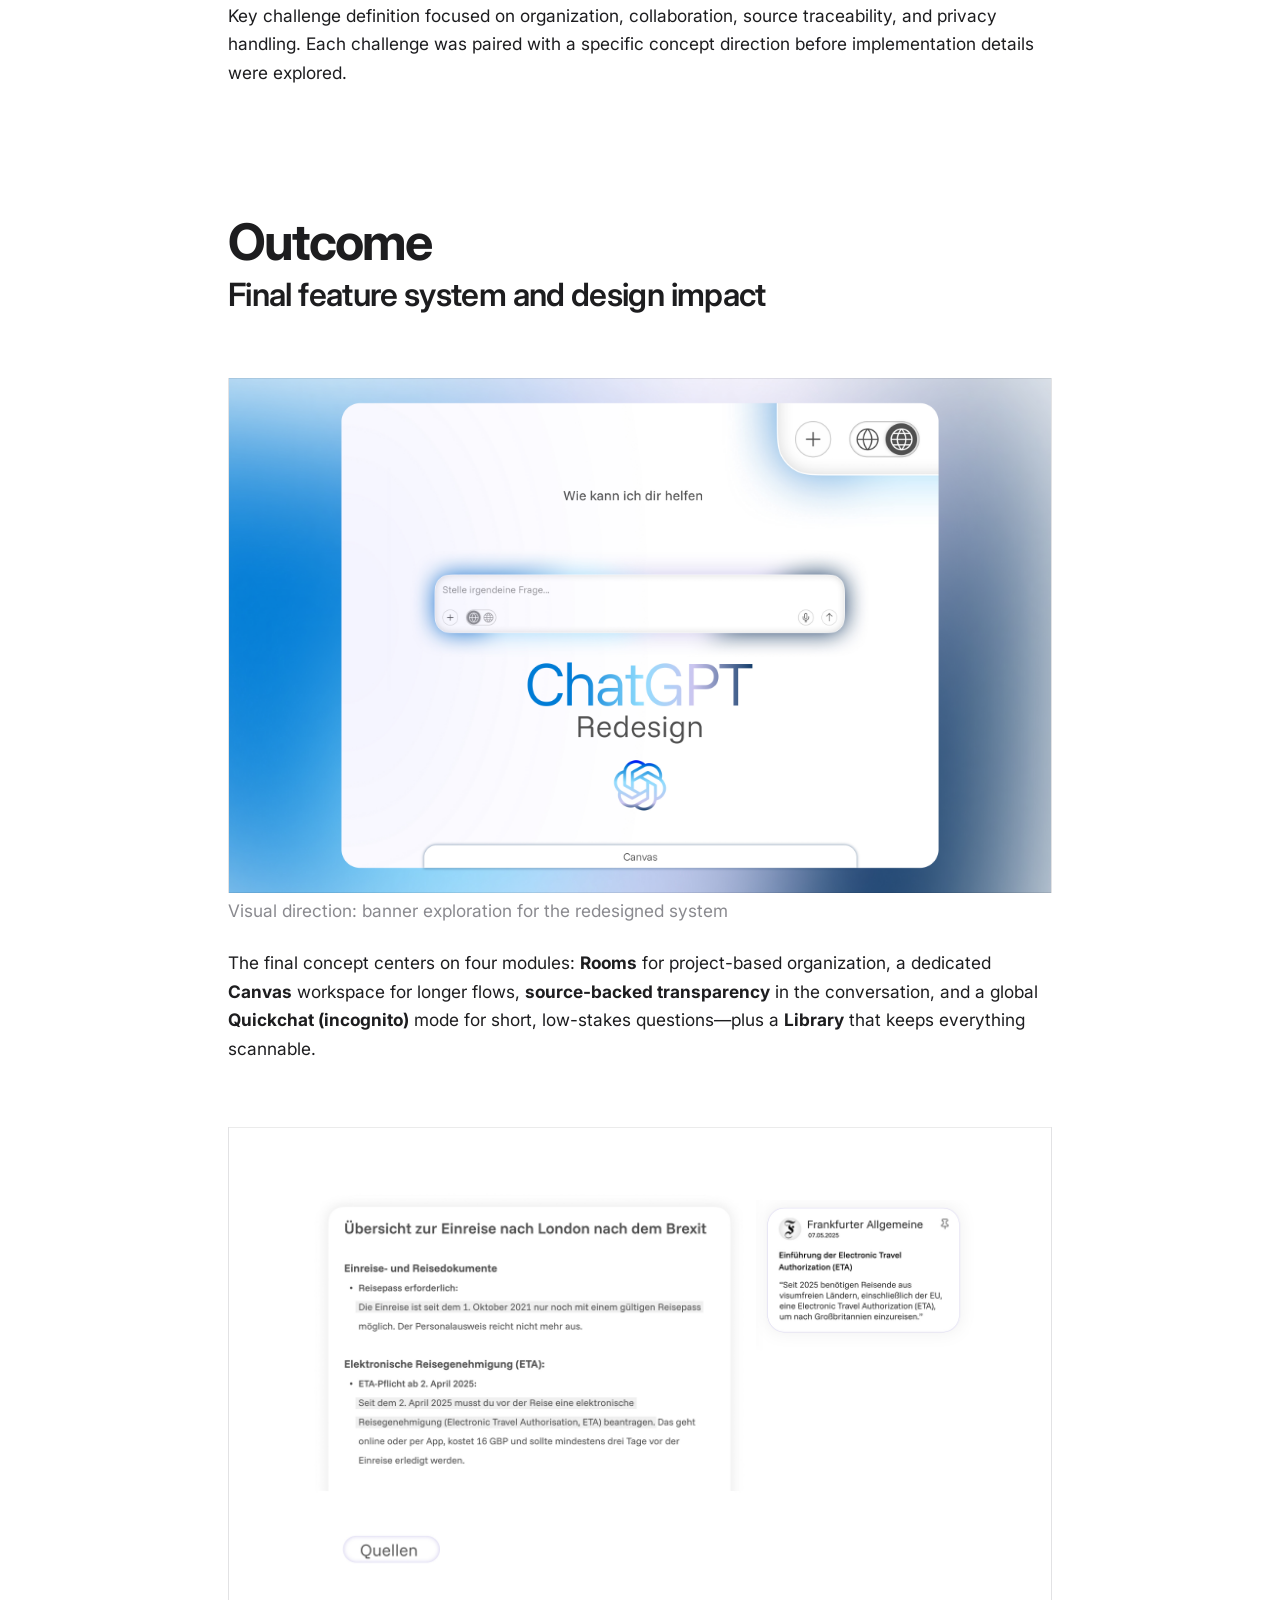
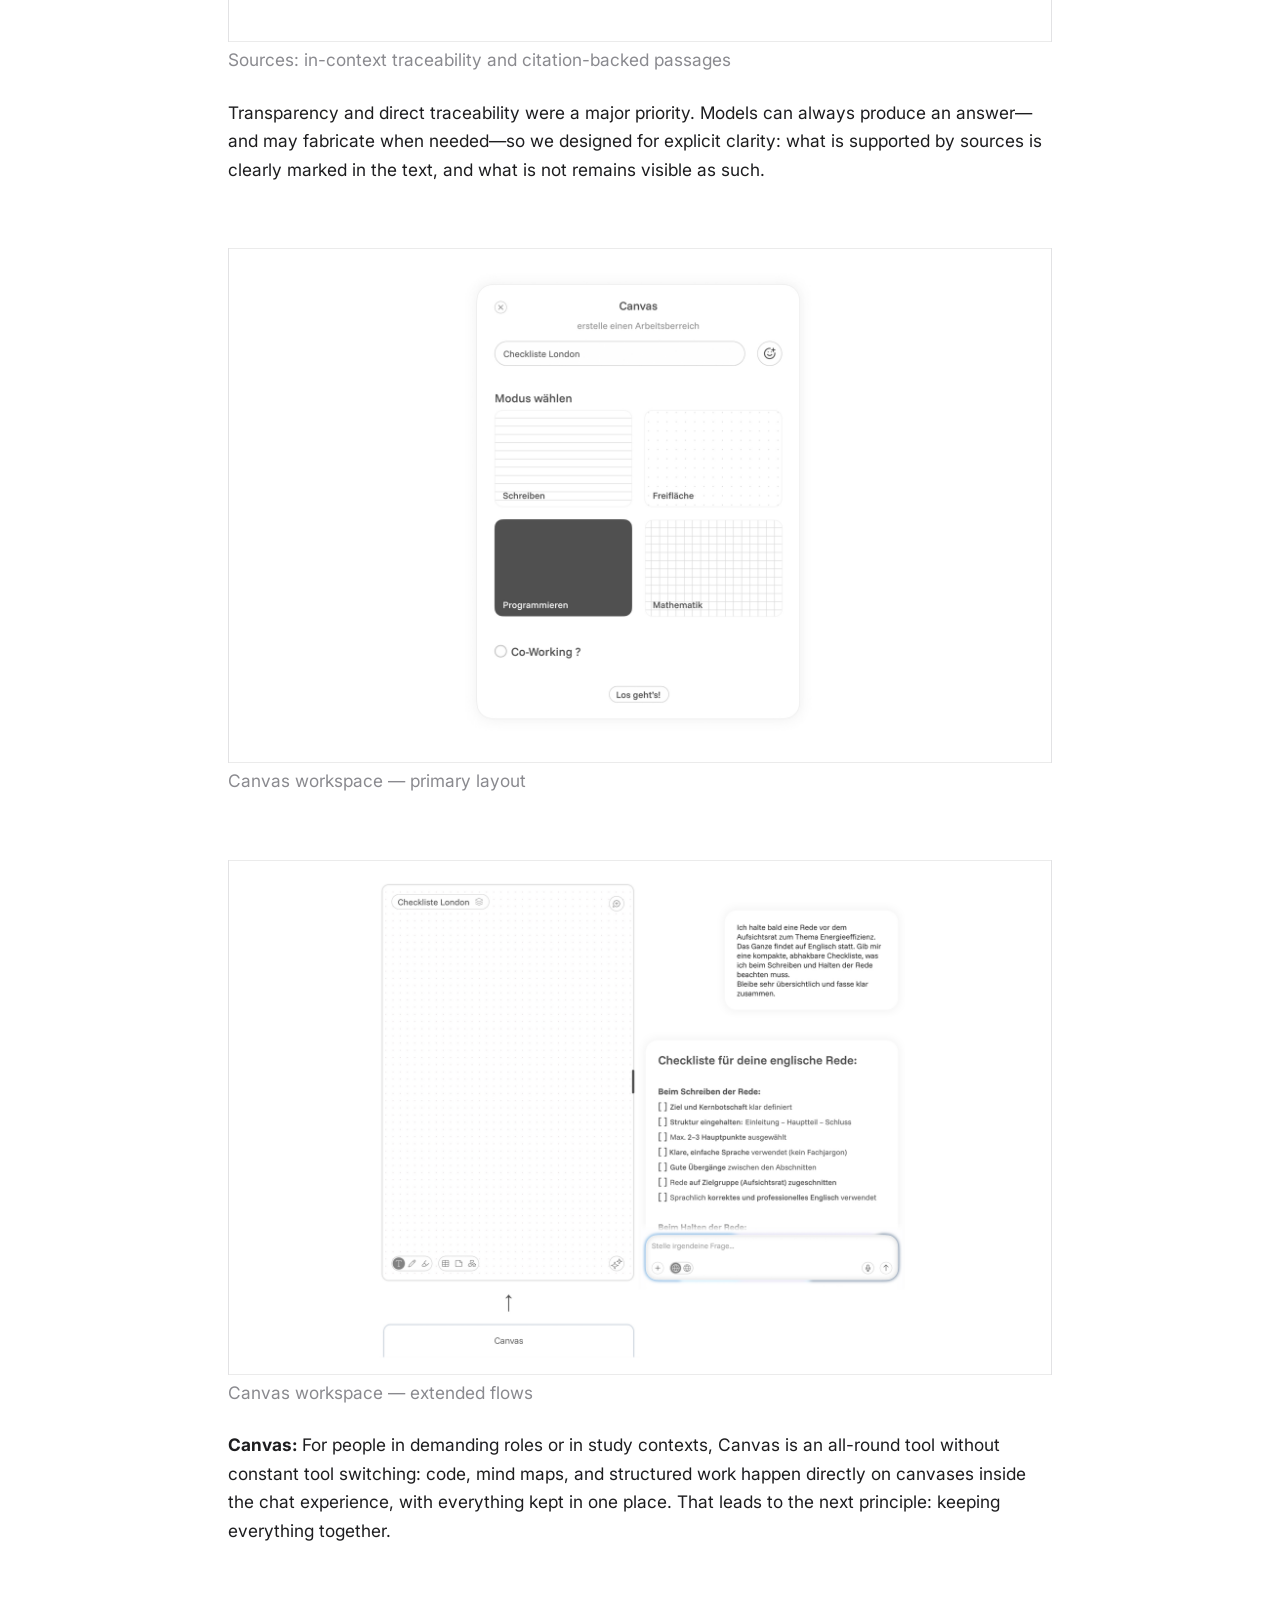
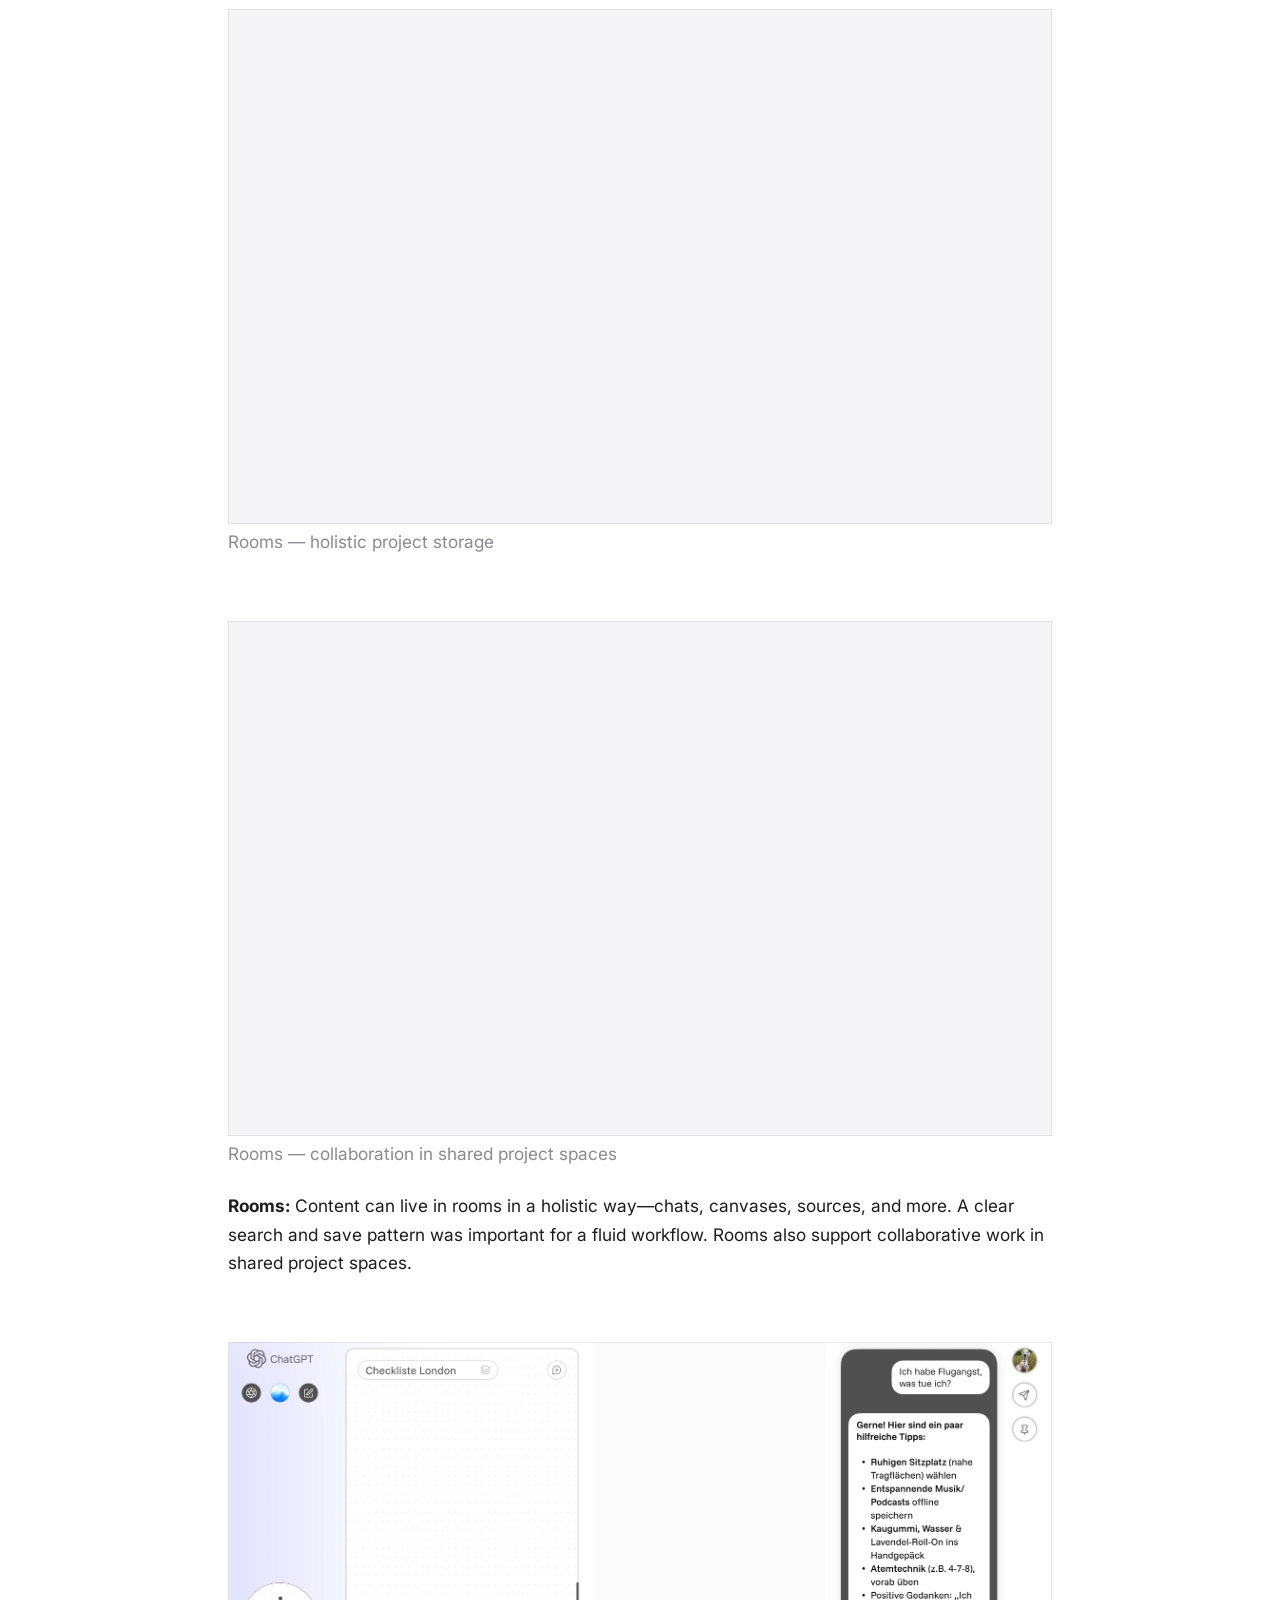
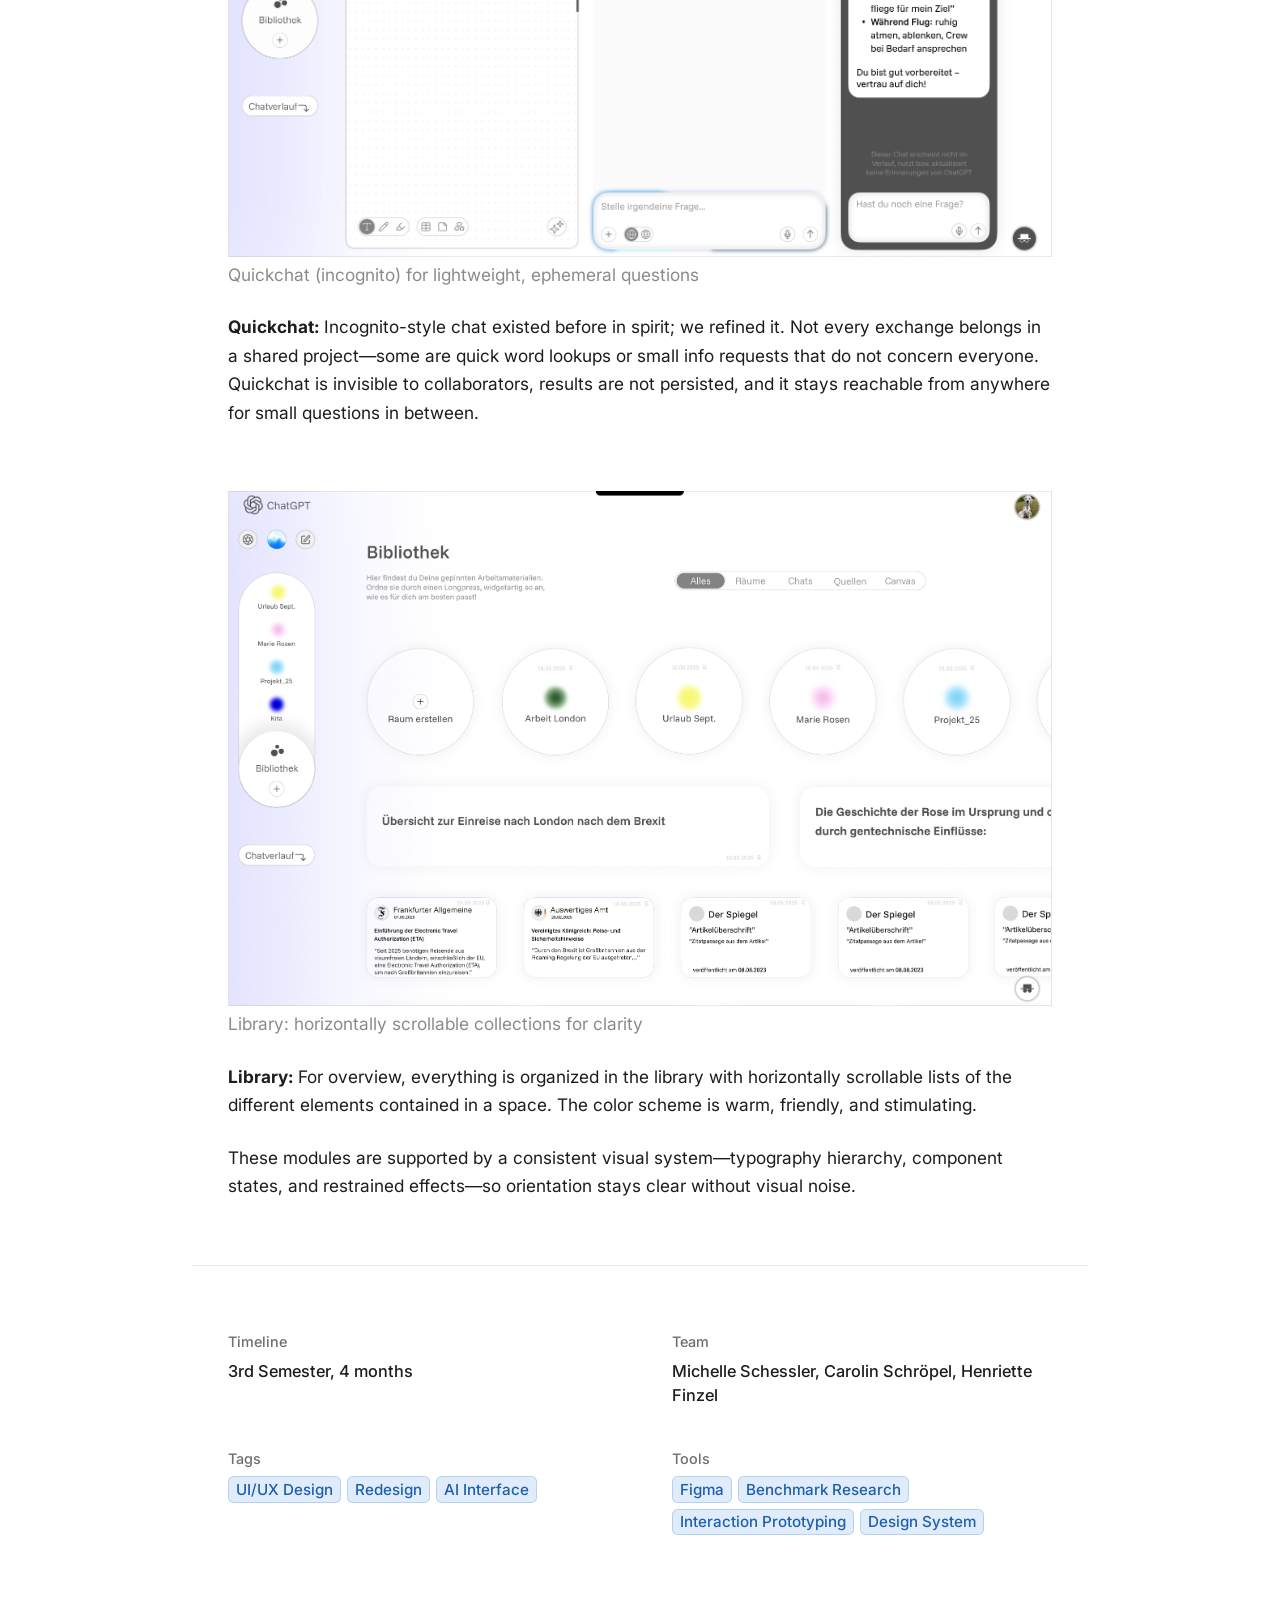
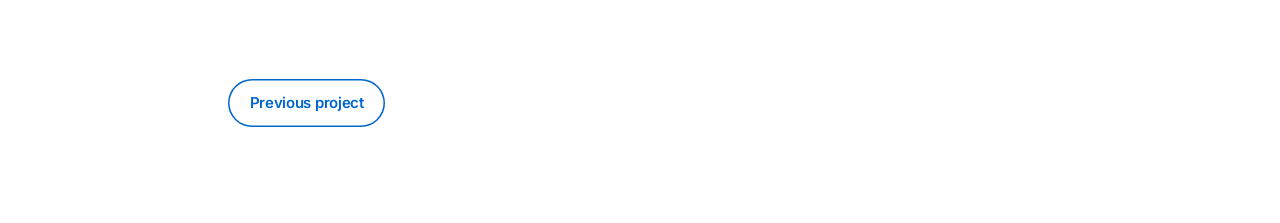
==== commit 032f4131: "finalization" ====
--- a/projekte/chatgpt-redesign.html
+++ b/projekte/chatgpt-redesign.html
@@ -50,9 +50,16 @@
         <p class="case-subline">A full redesign concept focused on clarity, discoverability, and productive AI workflows</p>
         <div class="case-body case-prose">
           <figure class="case-feature-media">
-            <div class="project-preview project-preview--a project-preview--video" role="img" aria-label="Concept video placeholder"></div>
+            <div class="project-preview project-preview--a project-preview--video" role="group" aria-label="ChatGPT redesign concept video">
+              <iframe
+                src="https://player.vimeo.com/video/1102014603?autoplay=1&muted=1&title=0&byline=0&portrait=0"
+                title="ChatGPT redesign concept video"
+                loading="eager"
+                allow="autoplay; fullscreen; picture-in-picture"
+                allowfullscreen></iframe>
+            </div>
           </figure>
-          <p class="case-caption">Concept video (placeholder)</p>
+          <p class="case-caption">Concept video</p>
         </div>
       </header>
 
@@ -145,7 +152,7 @@
       <dl class="case-meta">
         <div class="case-meta-group">
           <dt class="case-meta-label">Timeline</dt>
-          <dd class="case-meta-value">3rd semester, 4 months</dd>
+          <dd class="case-meta-value">3rd Semester, 4 months</dd>
         </div>
         <div class="case-meta-group">
           <dt class="case-meta-label">Team</dt>
--- a/css/styles.css
+++ b/css/styles.css
@@ -2113,11 +2113,4 @@
 
 .contact-widget:hover .contact-widget-value {
   color: var(--accent);
-}
-
-.footer-note {
-  margin-top: var(--space-xl);
-  font-size: 0.8125rem;
-  color: var(--text-secondary);
-  text-align: left;
 }
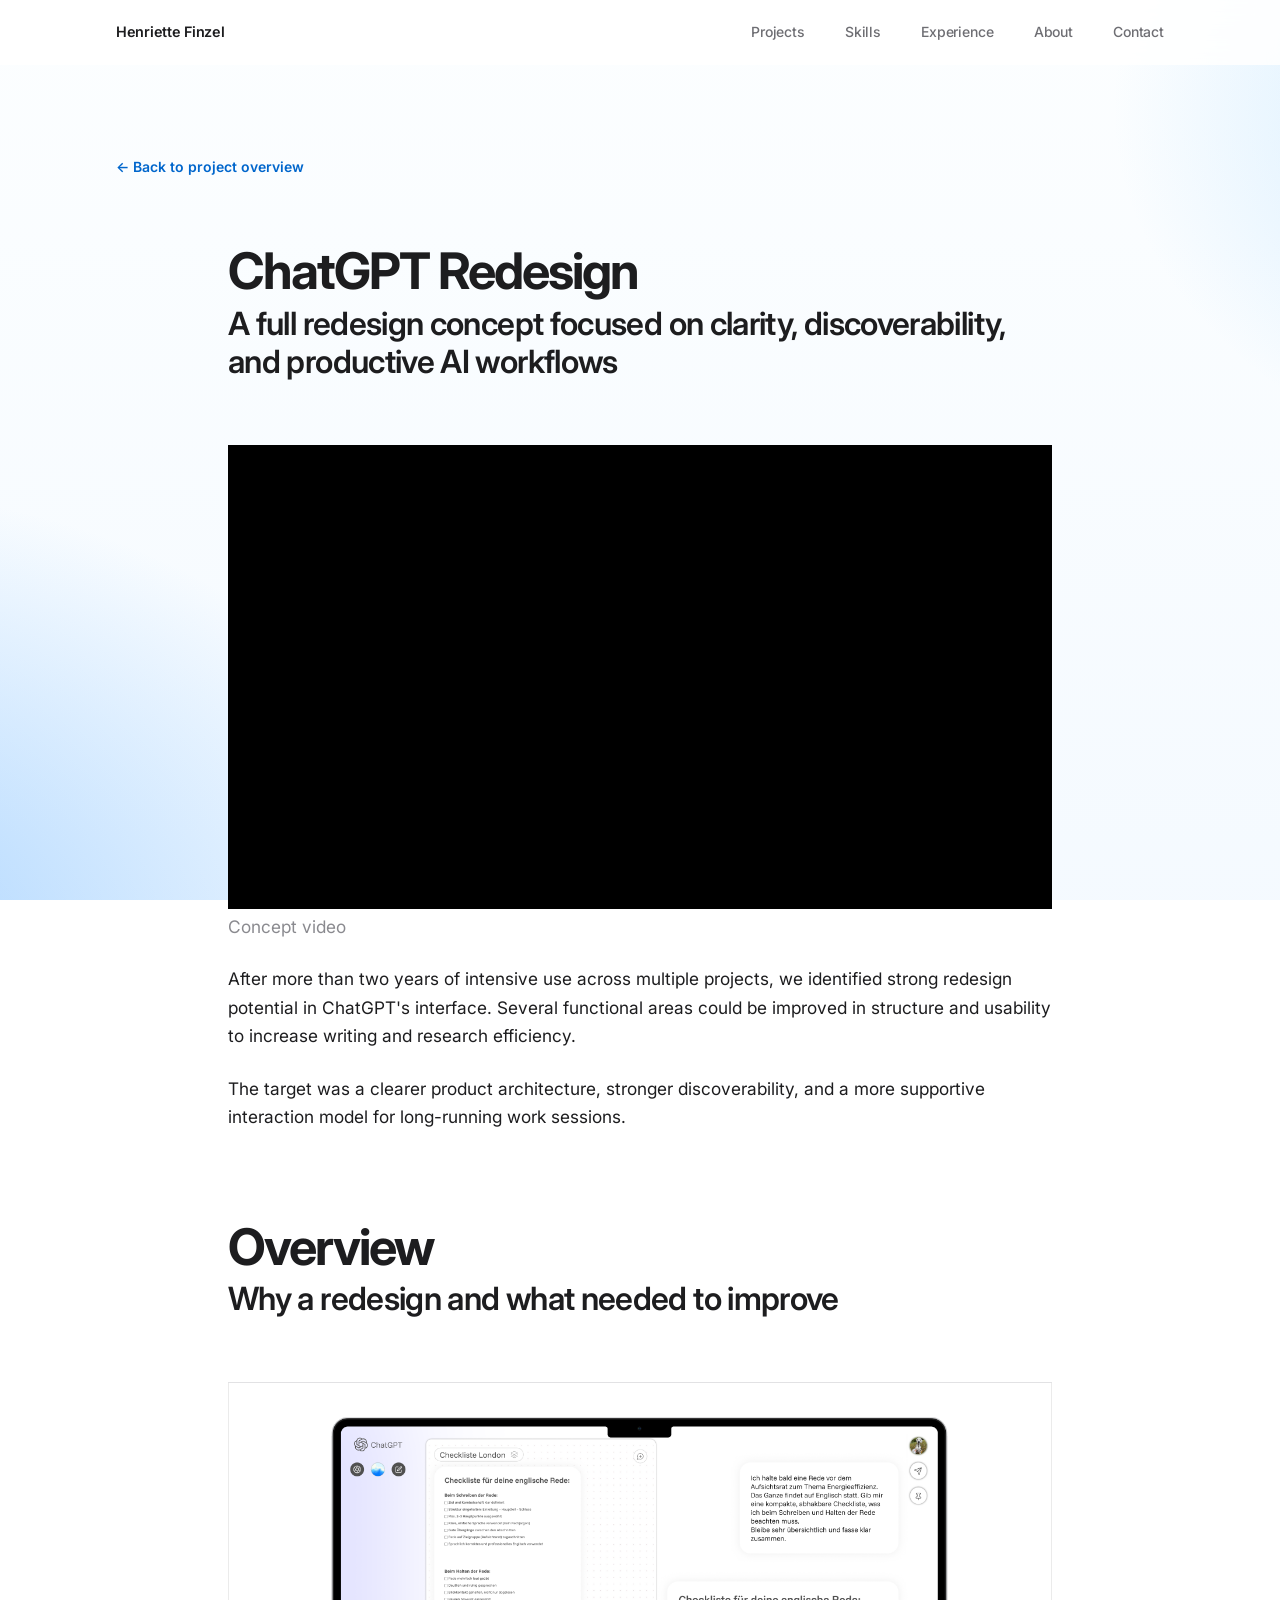
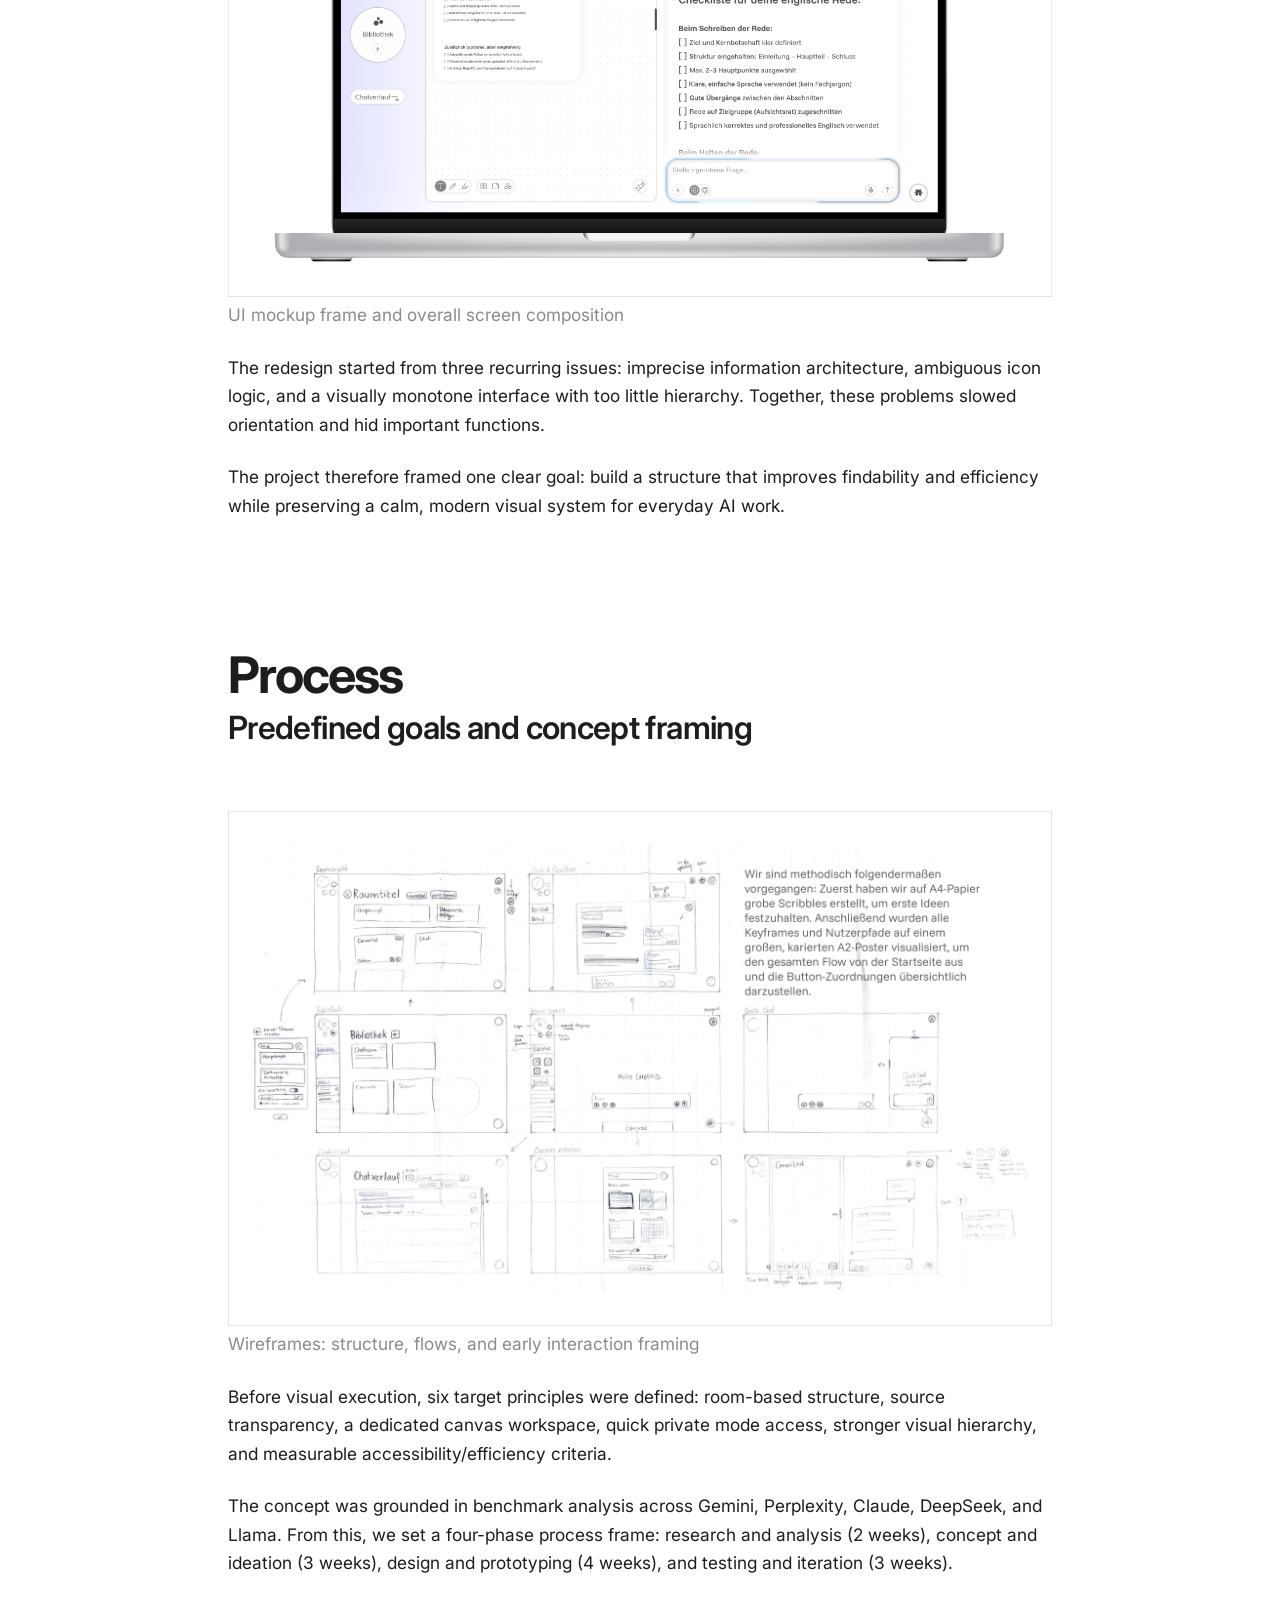
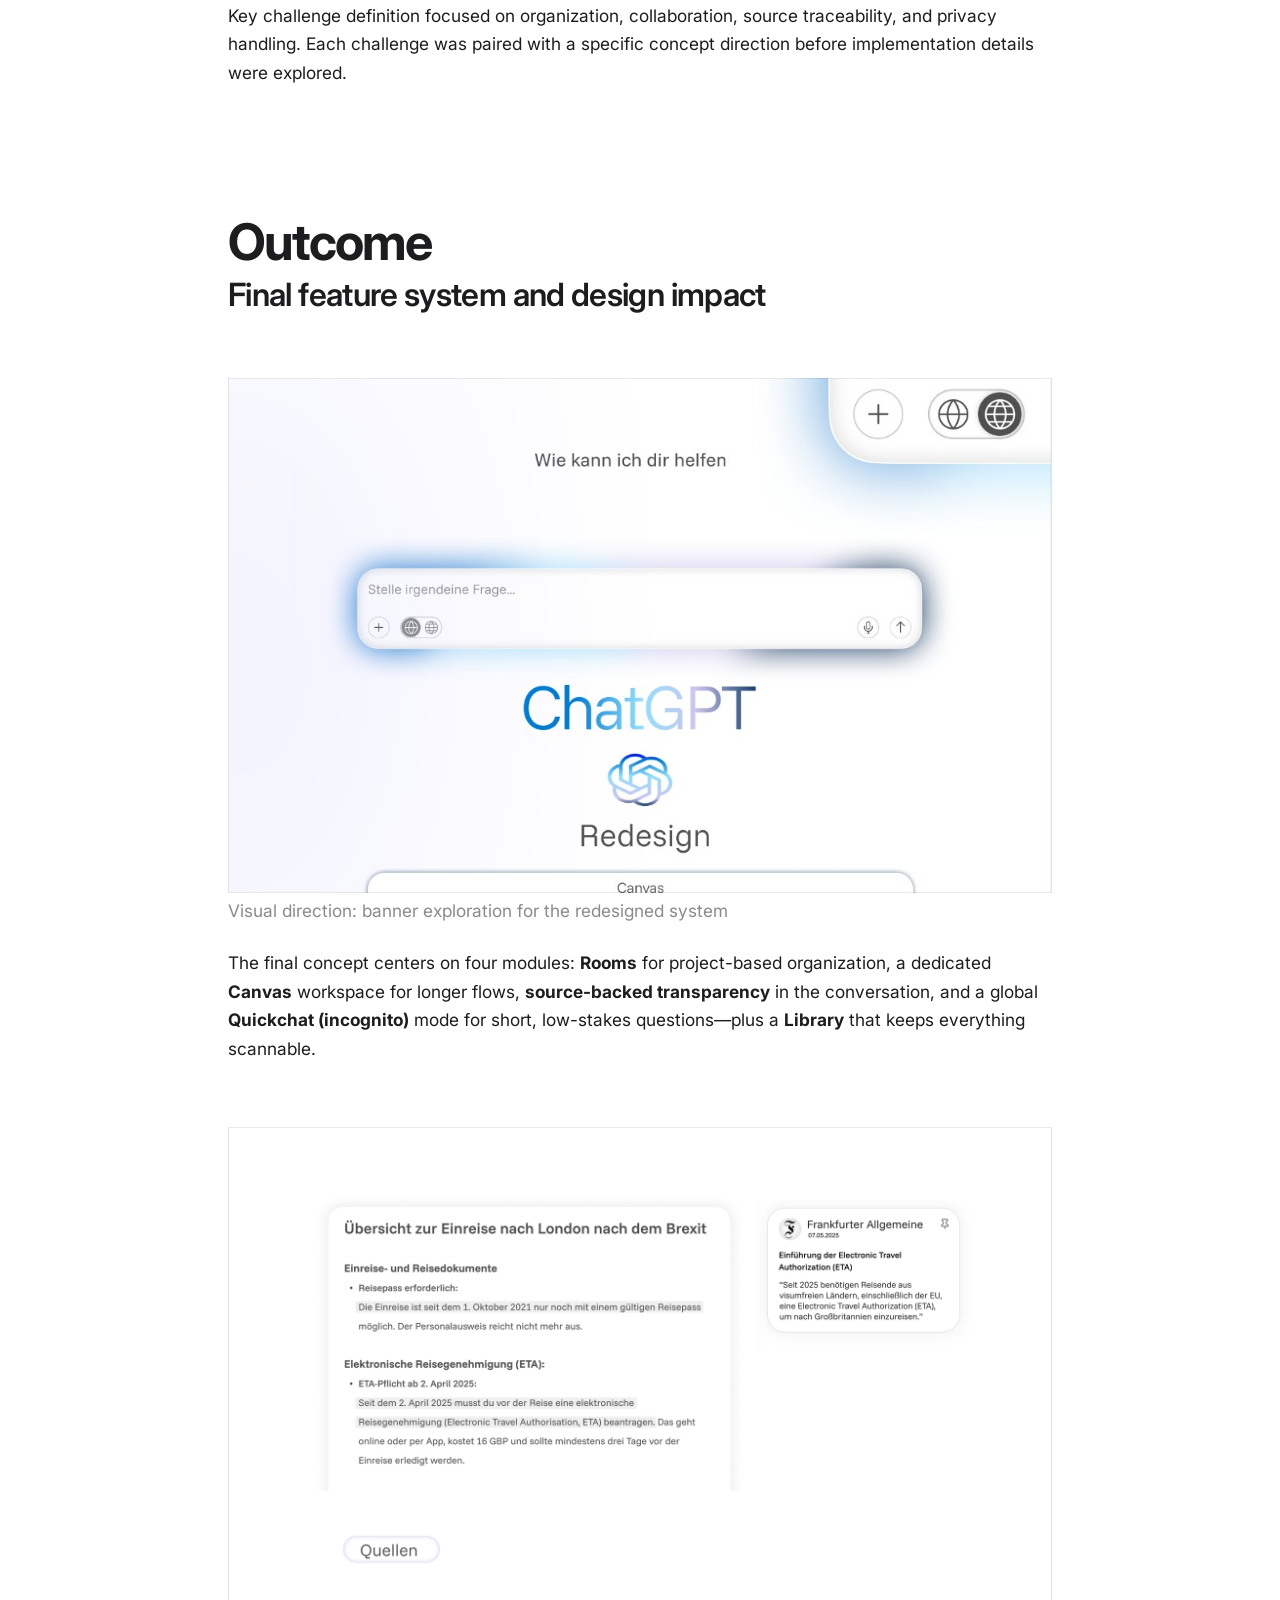
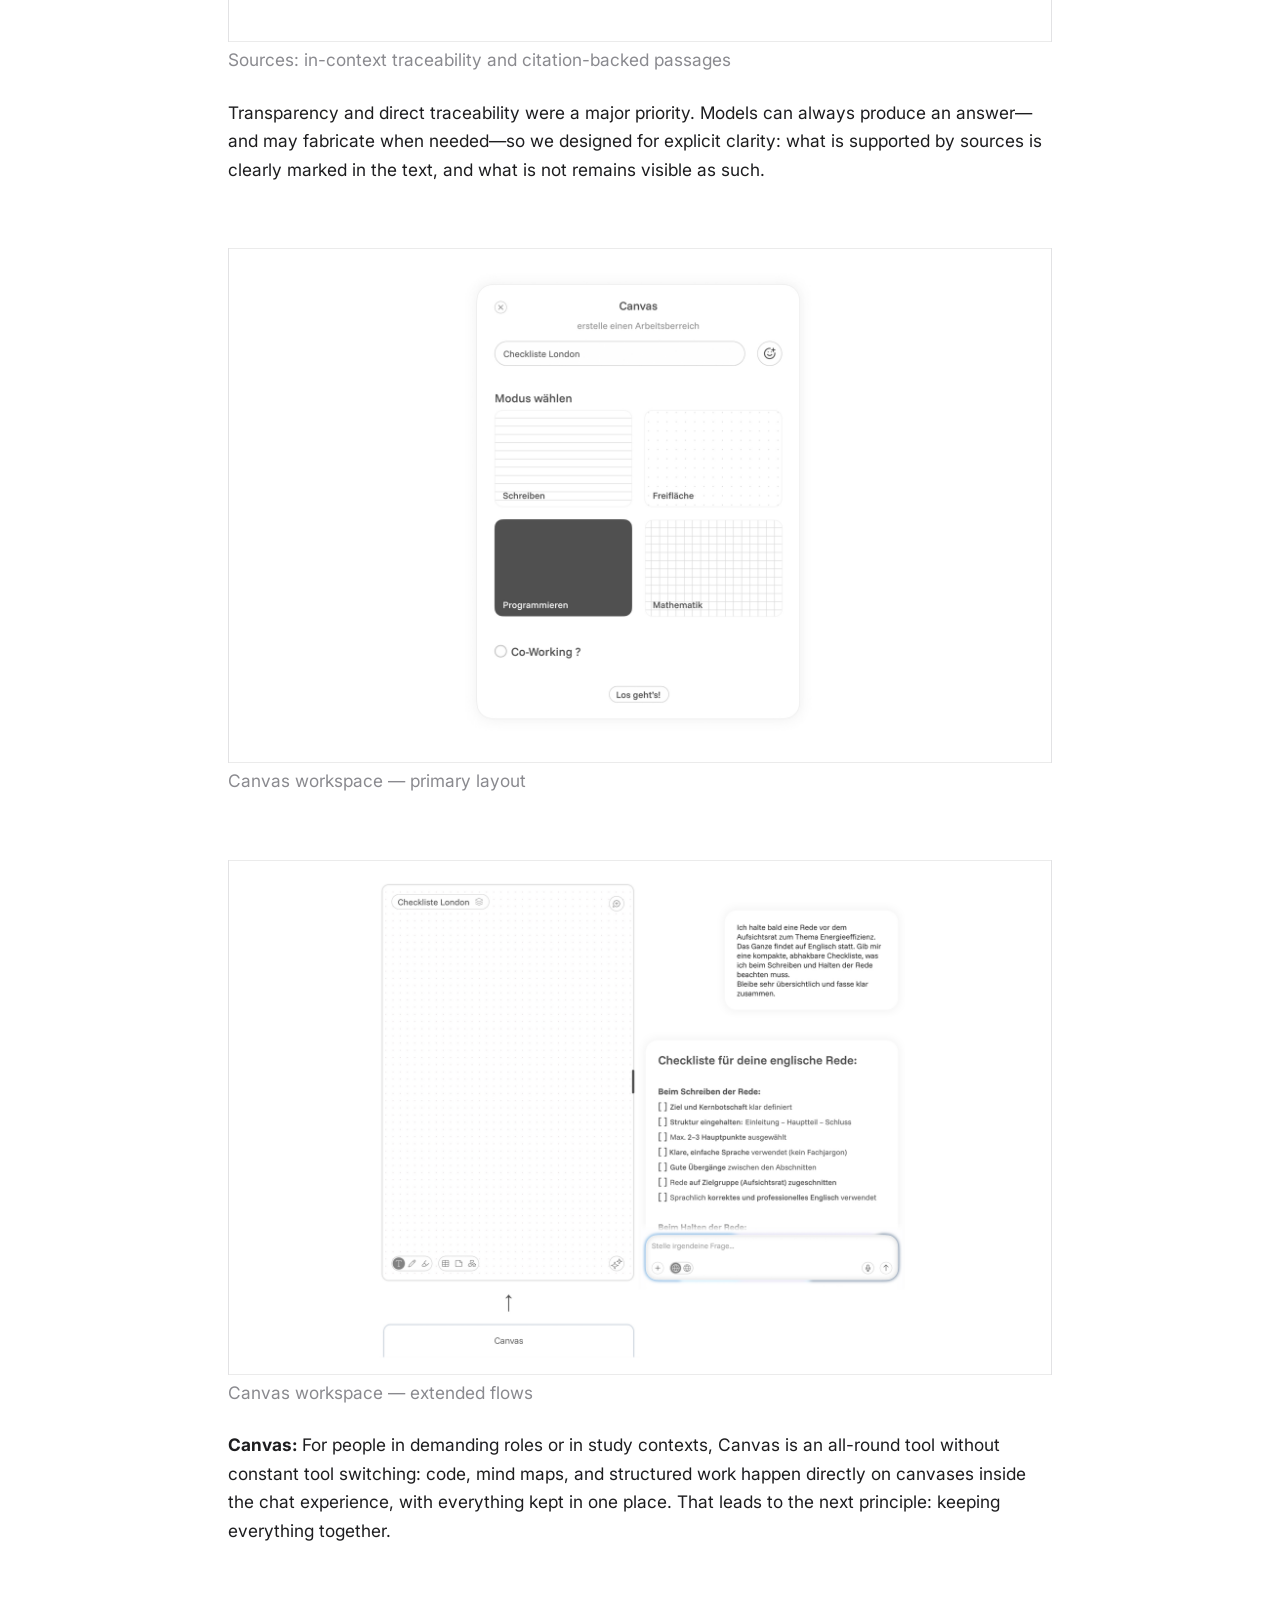
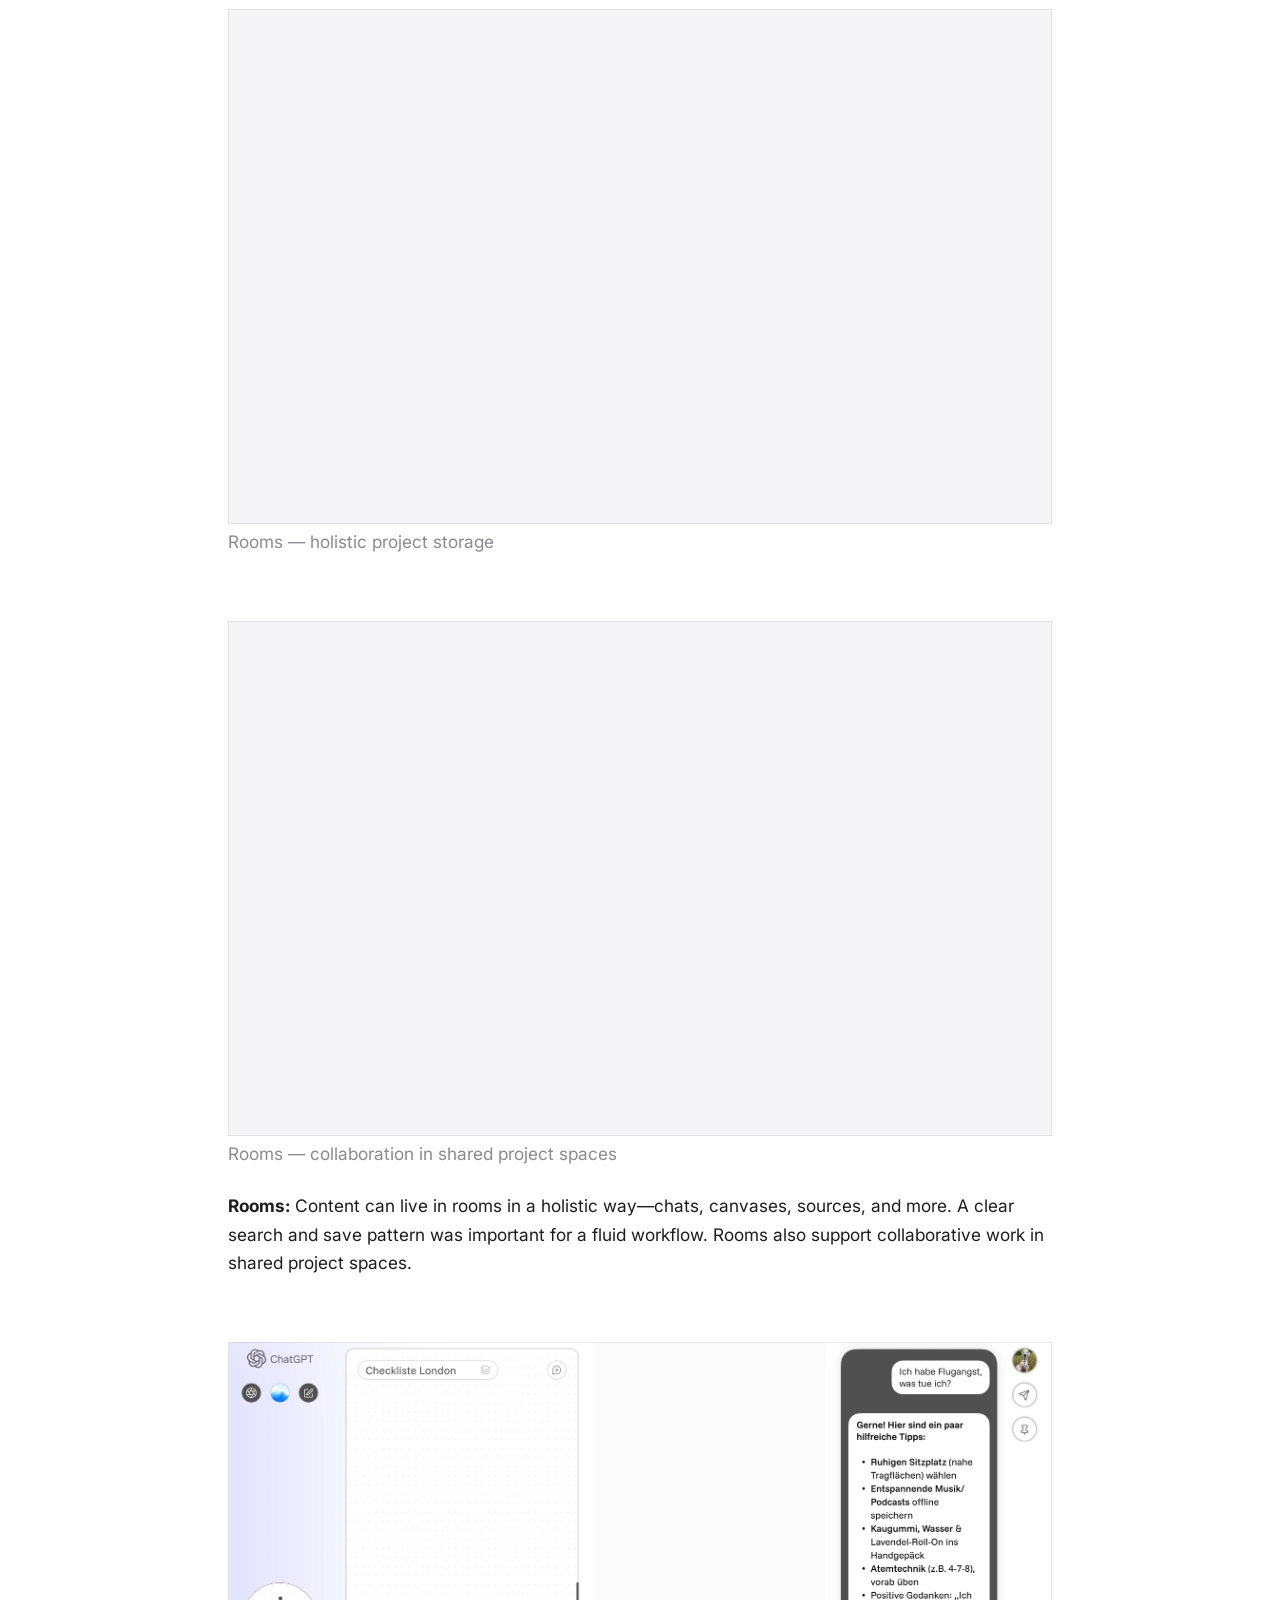
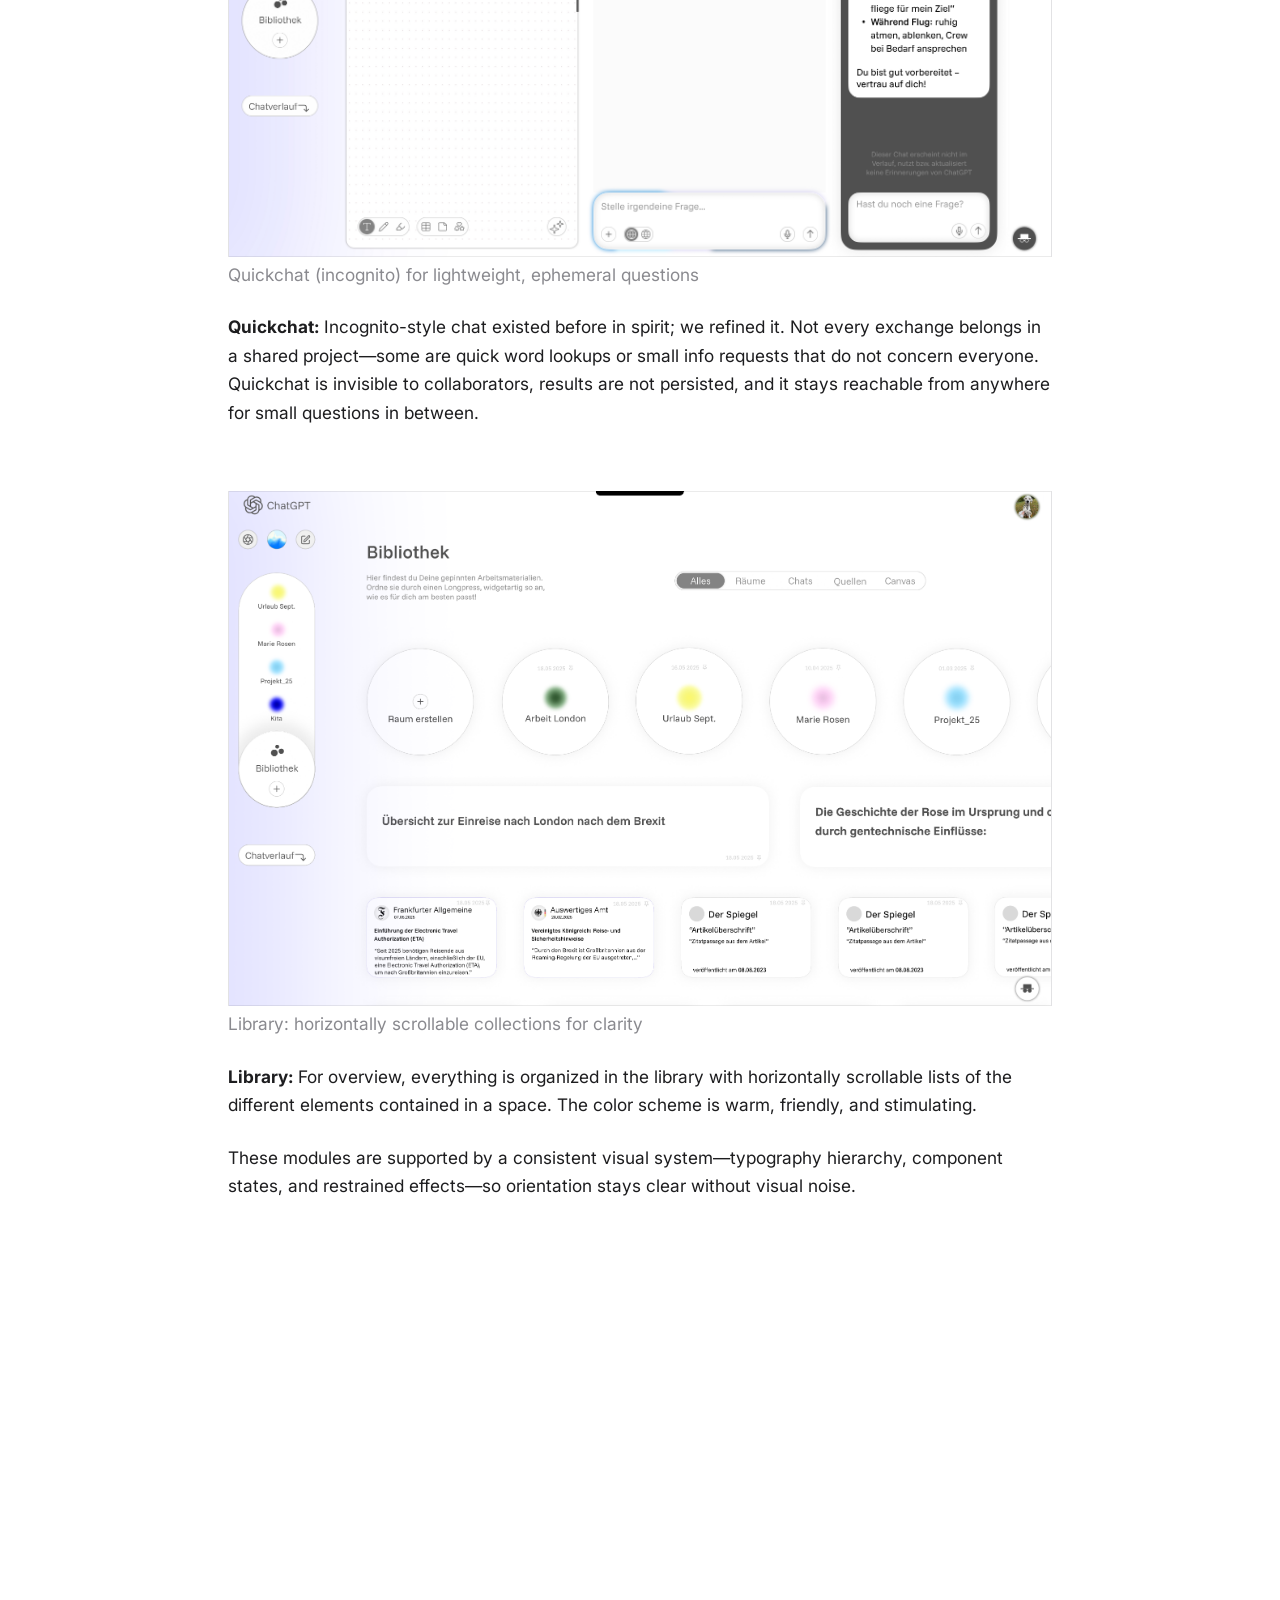
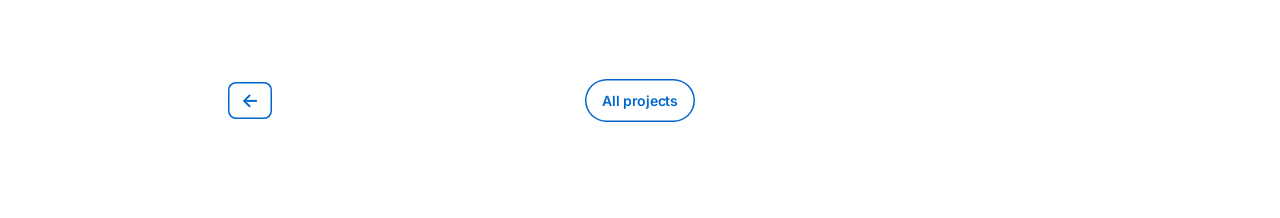
==== commit 0ed775b0: "Responsiveness added" ====
--- a/projekte/chatgpt-redesign.html
+++ b/projekte/chatgpt-redesign.html
@@ -2,7 +2,8 @@
 <html lang="en">
 <head>
   <meta charset="UTF-8" />
-  <meta name="viewport" content="width=device-width, initial-scale=1.0" />
+  <meta name="viewport"
+    content="width=device-width, initial-scale=1.0, viewport-fit=cover, interactive-widget=resizes-content" />
   <meta name="description" content="Case Study: ChatGPT Redesign — UI/UX and AI interface concept." />
   <title>ChatGPT Redesign — Lara Rivers</title>
   <link rel="preconnect" href="https://fonts.googleapis.com" />
@@ -182,9 +183,11 @@
       </dl>
     </section>
 
-    <div class="case-footer-nav">
-      <a class="btn btn-ghost" href="service-blueprint.html">Previous project</a>
-    </div>
+    <nav class="case-footer-nav" aria-label="Case study navigation">
+      <a class="case-footer-arrow btn btn-ghost" href="service-blueprint.html" aria-label="Previous project">←</a>
+      <a class="btn btn-ghost case-footer-all" href="../index.html#projects">All projects</a>
+      <span class="case-footer-arrow case-footer-arrow--mute" aria-label="No next project">→</span>
+    </nav>
   </main>
 
   <script src="../js/main.js"></script>
--- a/css/styles.css
+++ b/css/styles.css
@@ -32,6 +32,15 @@
   --header-h: 64px;
 }
 
+/*
+ * ——— Smartphone vs. Desktop / Laptop (Breakpoints) ———
+ * · Smartphone / enge Phones:  (max-width: 767px) — Burger-Menü, gestapeltes Hero, größere Tap-Flächen, Case-Footer.
+ * · Ab Tablet-Breite:           (min-width: 768px) — horizontale Hauptnavigation, About-Collage mit Hover-Clustern.
+ * · „Desktop“-Layout:           (min-width: 900px) — zweispaltiges Hero, Projektabstände, Case-Layout, Sektions-Tuning.
+ * · Hero unter 900px Breite:   (max-width: 899px) — gleiche vertikale Reihenfolge wie auf dem Phone (display:contents + order).
+ * Mobil: viewport meta mit viewport-fit=cover + interactive-widget=resizes-content; CSS nutzt env(safe-area-*) und 100dvh.
+ */
+
 *,
 *::before,
 *::after {
@@ -40,6 +49,8 @@
 
 html {
   scroll-behavior: smooth;
+  -webkit-text-size-adjust: 100%;
+  text-size-adjust: 100%;
 }
 
 @media (prefers-reduced-motion: reduce) {
@@ -323,9 +334,21 @@
   padding: var(--space-2xl) 0;
 }
 
-/* Keep hero as full first screen, but pull Projects closer */
+/* Abstand Hero → Projects; −1cm zieht den gesamten unteren Seitenbereich etwas nach oben */
 .section-projects {
-  padding-top: var(--space-xl);
+  padding-top: max(0.75rem, calc(var(--space-xl) - 1cm));
+}
+
+@media (min-width: 900px) {
+  .section.section-projects {
+    margin-top: -1cm;
+    padding-top: max(0.75rem, calc(var(--space-lg) - 1cm));
+  }
+
+  /* Ab Projects: je 1 cm mehr Abstand zwischen aufeinanderfolgenden Sektionen */
+  #main .section-projects ~ .section {
+    padding-top: calc(var(--space-2xl) + 1cm);
+  }
 }
 
 .section-title {
@@ -348,10 +371,16 @@
   margin-bottom: var(--space-md);
 }
 
+/* Abstand Tools ↔ Study Specializations = Abstand zwischen Skill-Zeilen (netto unter Berücksichtigung des Rows-Paddings) */
+.section-skills {
+  --skills-rows-gap: clamp(2rem, 4.2vw, 3.1rem);
+  --skills-rows-padding-y: clamp(1.1rem, 2.2vw, 1.6rem);
+}
+
 .skills-rows {
   display: grid;
-  gap: clamp(2rem, 4.2vw, 3.1rem);
-  padding: clamp(1.1rem, 2.2vw, 1.6rem) clamp(1.2rem, 2.8vw, 2rem);
+  gap: var(--skills-rows-gap);
+  padding: var(--skills-rows-padding-y) clamp(1.2rem, 2.8vw, 2rem);
 }
 
 .skills-row {
@@ -404,8 +433,8 @@
 }
 
 .skills-specialization {
-  margin-top: clamp(2.1rem, 4vw, 2.9rem);
-  padding-top: clamp(1rem, 2.2vw, 1.4rem);
+  margin-top: calc(var(--skills-rows-gap) - var(--skills-rows-padding-y));
+  padding-top: 0;
   padding-left: clamp(1.2rem, 2.8vw, 2rem);
   padding-right: clamp(1.2rem, 2.8vw, 2rem);
   display: grid;
@@ -493,8 +522,8 @@
 .hero {
   position: relative;
   overflow: hidden;
-  padding-top: calc(var(--header-h) + var(--space-lg));
-  padding-bottom: var(--space-lg);
+  padding-top: calc(var(--header-h) + var(--space-md) - 2cm);
+  padding-bottom: max(0.75rem, calc(var(--space-lg) - 1cm - 0.35rem));
   height: 100vh;
   min-height: 100svh;
   display: flex;
@@ -521,7 +550,8 @@
   .hero-inner {
     justify-content: center;
     padding-top: 0;
-    transform: translateY(-3cm);
+    /* Gesamtpaket nur visuell im Hero verschieben; Document-Flow / Folgesektionen unverändert */
+    transform: translateY(calc(-3cm + 1cm));
   }
 }
 
@@ -547,12 +577,58 @@
   align-items: stretch;
 }
 
+.hero-lead-column {
+  display: flex;
+  flex-direction: column;
+  min-width: 0;
+}
+
 @media (min-width: 900px) {
   .hero-split {
     display: grid;
     grid-template-columns: minmax(0, 1fr) minmax(360px, 45%);
     gap: clamp(2rem, 4vw, 3.5rem);
     align-items: center;
+    min-height: 0;
+  }
+
+  .hero-lead-column {
+    flex-direction: column;
+    justify-content: center;
+    align-items: stretch;
+    gap: clamp(2rem, 4vw, 3.5rem);
+    align-self: center;
+    min-height: 0;
+  }
+
+  .hero-photo {
+    grid-column: 2;
+    grid-row: 1;
+    align-self: center;
+    max-width: none;
+    width: 100%;
+    margin-top: 0;
+    position: relative;
+    top: auto;
+  }
+}
+
+/* Schmal/tablet: Text → Bild → Buttons (Wrapper wirkt nicht als Box) */
+@media (max-width: 899px) {
+  .hero-lead-column {
+    display: contents;
+  }
+
+  .hero-copy {
+    order: 1;
+  }
+
+  .hero-photo {
+    order: 2;
+  }
+
+  .hero-actions {
+    order: 3;
   }
 }
 
@@ -564,17 +640,6 @@
   margin: 0;
   max-width: 28rem;
   align-self: center;
-}
-
-@media (min-width: 900px) {
-  .hero-photo {
-    max-width: none;
-    width: 100%;
-    align-self: center;
-    margin-top: 0;
-    position: relative;
-    top: auto;
-  }
 }
 
 .hero-photo img {
@@ -701,12 +766,6 @@
   display: flex;
   flex-wrap: wrap;
   gap: var(--space-sm);
-}
-
-@media (max-width: 420px) {
-  .hero-greeting {
-    white-space: normal;
-  }
 }
 
 @media (max-width: 380px) {
@@ -796,29 +855,6 @@
   margin-bottom: 0;
 }
 
-.about-singing-trigger {
-  font: inherit;
-  font-weight: 600;
-  color: var(--accent);
-  background: none;
-  border: 0;
-  padding: 0;
-  margin: 0;
-  text-decoration: underline;
-  text-underline-offset: 0.12em;
-  cursor: pointer;
-}
-
-.about-singing-trigger:hover {
-  color: var(--accent-hover);
-}
-
-.about-singing-trigger:focus-visible {
-  outline: 2px solid var(--accent);
-  outline-offset: 2px;
-  border-radius: 3px;
-}
-
 .section-about-short {
   border-top: none;
   border-bottom: none;
@@ -912,53 +948,6 @@
   margin: 0;
   overflow: hidden;
   border-radius: 10px;
-}
-
-.about-video-overlay {
-  position: absolute;
-  inset: 0;
-  z-index: 5;
-  border-radius: 10px;
-  overflow: hidden;
-  background: rgba(0, 0, 0, 0.18);
-}
-
-.about-video-close {
-  position: absolute;
-  top: 0.45rem;
-  right: 0.45rem;
-  z-index: 6;
-  width: 2rem;
-  height: 2rem;
-  border: 0;
-  border-radius: 999px;
-  background: rgba(0, 0, 0, 0.62);
-  color: #fff;
-  font-size: 1.25rem;
-  line-height: 1;
-  cursor: pointer;
-}
-
-.about-video-close:hover {
-  background: rgba(0, 0, 0, 0.75);
-}
-
-.about-video-close:focus-visible {
-  outline: 2px solid #fff;
-  outline-offset: 2px;
-}
-
-.about-video-embed {
-  width: 100%;
-  height: 100%;
-}
-
-.about-video-embed iframe {
-  width: 100%;
-  height: 100%;
-  object-fit: cover;
-  display: block;
-  border: 0;
 }
 
 .about-cluster-label {
@@ -1407,7 +1396,7 @@
 }
 
 .project-preview--chatgpt-banner {
-  background-image: url("../images/Application%20Redesign/Banner3.jpg?v=2");
+  background-image: url("../images/Application%20Redesign/chatgpt-main-banner.png?v=2");
 }
 
 .project-preview--chatgpt-quellen {
@@ -1443,7 +1432,7 @@
 }
 
 .project-preview--e {
-  background-image: url("../images/Application%20Redesign/Banner3.jpg?v=2");
+  background-image: url("../images/Application%20Redesign/chatgpt-main-banner.png?v=2");
   background-repeat: no-repeat;
   background-position: center;
   background-size: cover;
@@ -1886,19 +1875,60 @@
   box-sizing: border-box;
   width: 100%;
   border-top: none;
-  display: flex;
-  flex-wrap: wrap;
-  justify-content: flex-start;
+  display: grid;
+  grid-template-columns: minmax(2.5rem, auto) 1fr minmax(2.5rem, auto);
   align-items: center;
+  justify-items: stretch;
   gap: var(--space-sm);
+}
+
+.case-footer-nav > :nth-child(1) {
+  grid-column: 1;
+  justify-self: start;
+}
+
+.case-footer-nav > :nth-child(2) {
+  grid-column: 2;
+  justify-self: center;
+}
+
+.case-footer-nav > :nth-child(3) {
+  grid-column: 3;
+  justify-self: end;
 }
 
 .case-footer-nav .btn {
   margin: 0;
 }
 
-.case-footer-nav .btn-primary {
-  margin-left: auto;
+.case-footer-arrow {
+  display: inline-flex;
+  align-items: center;
+  justify-content: center;
+  min-width: 2.75rem;
+  padding: 0.55rem 0.65rem;
+  font-size: 1.2rem;
+  font-weight: 600;
+  line-height: 1;
+  text-decoration: none;
+  border-radius: var(--radius-sm);
+}
+
+/* Unsichtbarer Platzhalter: gleiche Grid-Spalte wie klickbarer Pfeil → „All projects“ bleibt mittig */
+.case-footer-arrow--mute {
+  visibility: hidden;
+  pointer-events: none;
+  user-select: none;
+}
+
+.case-footer-all {
+  width: auto;
+  max-width: none;
+  margin: 0;
+  padding: 0.65rem 1.1rem;
+  font-size: 0.875rem;
+  font-weight: 600;
+  white-space: nowrap;
 }
 
 /* —— Timeline —— */
@@ -1985,6 +2015,17 @@
   font-weight: 600;
   margin: 0.25rem 0 var(--space-xs);
   letter-spacing: -0.02em;
+}
+
+.timeline-title a {
+  color: var(--accent);
+  text-decoration: underline;
+  text-decoration-thickness: 1px;
+  text-underline-offset: 0.2em;
+}
+
+.timeline-title a:hover {
+  color: var(--accent-hover);
 }
 
 .timeline-content p {
@@ -2113,4 +2154,463 @@
 
 .contact-widget:hover .contact-widget-value {
   color: var(--accent);
+}
+
+/* —— Smartphone (max-width: 767px): layout & Lesbarkeit — Breakpoint-Übersicht oben nach :root —— */
+@media (max-width: 767px) {
+  /*
+   * iOS / Android: sichtbare „Frame“-Höhe (Browser-UI, Notch) + kein seitlicher Overflow.
+   * 100dvh = dynamische UI-Leiste; 100vh / -webkit-fill-available = Fallback ältere WebKit.
+   */
+  html {
+    height: 100%;
+  }
+
+  body {
+    font-size: 1rem;
+    background-attachment: scroll;
+    min-height: 100%;
+    min-height: 100vh;
+    min-height: -webkit-fill-available;
+    min-height: 100dvh;
+    overflow-x: clip;
+    overscroll-behavior-x: none;
+  }
+
+  #main {
+    width: 100%;
+    max-width: 100%;
+    overflow-x: clip;
+  }
+
+  .container,
+  .header-inner,
+  .mobile-nav,
+  .case-back,
+  .case-layout,
+  .case-section,
+  .case-project-meta,
+  .case-footer-nav {
+    padding-left: calc(var(--page-gutter) + env(safe-area-inset-left, 0px));
+    padding-right: calc(var(--page-gutter) + env(safe-area-inset-right, 0px));
+  }
+
+  .logo-name {
+    display: inline;
+  }
+
+  .mobile-nav {
+    padding-bottom: max(var(--space-md), env(safe-area-inset-bottom, 0px));
+  }
+
+  .mobile-nav a {
+    padding: 0.7rem 0;
+    min-height: 44px;
+    display: flex;
+    align-items: center;
+    border-radius: var(--radius-sm);
+  }
+
+  .header-inner {
+    height: auto;
+    min-height: calc(var(--header-h) + env(safe-area-inset-top, 0px));
+    padding-top: env(safe-area-inset-top, 0px);
+    box-sizing: border-box;
+  }
+
+  .btn,
+  .nav-toggle,
+  .mobile-nav a,
+  .project-card-link,
+  .contact-widget {
+    touch-action: manipulation;
+  }
+
+  .section {
+    padding: var(--space-xl) 0;
+  }
+
+  .section-projects {
+    padding-top: max(0.75rem, calc(var(--space-lg) - 1cm));
+  }
+
+  .section-title {
+    font-size: clamp(1.5rem, 6vw, 1.95rem);
+  }
+
+  /*
+   * Hero (Mobil): eigener Aufbau — kein Viewport-Zwang, kein overflow-clip,
+   * damit Schriftzug und Bild nie angeschnitten werden (Desktop .hero unverändert).
+   */
+  .hero {
+    overflow: visible;
+  }
+
+  .hero.section {
+    height: auto;
+    min-height: 0;
+    padding-top: calc(env(safe-area-inset-top, 0px) + var(--header-h) + var(--space-sm) - 2cm);
+    padding-bottom: max(var(--space-xl), env(safe-area-inset-bottom, 0px));
+  }
+
+  .hero-inner {
+    flex: none;
+    min-height: auto;
+    justify-content: flex-start;
+    padding-top: var(--space-sm);
+    padding-bottom: var(--space-md);
+    gap: var(--space-xs);
+  }
+
+  .hero-split {
+    gap: var(--space-sm);
+  }
+
+  .hero-line-wrap {
+    flex-wrap: wrap;
+    row-gap: 0.3rem;
+    margin-bottom: 0.35rem;
+  }
+
+  .hero-greeting {
+    white-space: normal;
+    font-size: clamp(1.05rem, 3.9vw, 1.42rem);
+    line-height: 1.18;
+    padding-top: 0;
+  }
+
+  .hero-name {
+    font-size: clamp(1.55rem, 6.5vw, 2.15rem);
+    line-height: 1.08;
+  }
+
+  .hero-title {
+    margin-bottom: 0.3rem;
+  }
+
+  .hero-intro {
+    font-size: 0.94rem;
+    line-height: 1.65;
+    margin-bottom: var(--space-xs);
+  }
+
+  .hero-line {
+    max-width: 120px;
+    flex: 0 1 auto;
+  }
+
+  .hero-photo {
+    max-width: min(15.5rem, 72vw);
+    margin-top: var(--space-sm);
+    margin-bottom: 0;
+  }
+
+  .hero-photo img {
+    aspect-ratio: 3 / 4;
+    object-position: center 20%;
+  }
+
+  .hero-actions {
+    flex-direction: row;
+    flex-wrap: wrap;
+    justify-content: center;
+    align-items: center;
+    gap: var(--space-sm);
+    width: 100%;
+    max-width: 26rem;
+    margin-top: var(--space-sm);
+    margin-left: auto;
+    margin-right: auto;
+  }
+
+  .hero-actions .btn {
+    flex: 1 1 8.5rem;
+    min-width: 0;
+    width: auto;
+    max-width: 12rem;
+    justify-content: center;
+  }
+
+  .section-skills {
+    --skills-rows-gap: var(--space-lg);
+    --skills-rows-padding-y: var(--space-md);
+  }
+
+  .skills-rows {
+    padding: var(--space-md) var(--space-sm);
+    gap: var(--skills-rows-gap);
+  }
+
+  .skills-row {
+    grid-template-columns: 1fr;
+    column-gap: 0;
+    row-gap: var(--space-xs);
+    min-height: 0;
+  }
+
+  .skills-row-label {
+    transform: none;
+    justify-self: start;
+    align-self: start;
+    text-align: left;
+    font-size: 0.7rem;
+    letter-spacing: 0.1em;
+    margin: 0 0 0.15rem;
+  }
+
+  .skills-row-divider {
+    display: none;
+  }
+
+  .skills-specialization {
+    grid-template-columns: 1fr;
+    column-gap: 0;
+    row-gap: var(--space-md);
+    padding: 0 var(--space-sm) 0;
+  }
+
+  .skills-specialization-title {
+    transform: none;
+    justify-self: start;
+    text-align: left;
+    margin: 0 0 0.15rem;
+  }
+
+  .skills-specialization-divider {
+    display: none;
+  }
+
+  .skills-row-label br,
+  .skills-specialization-title br {
+    display: none;
+  }
+
+  .section-skills .specialization-label {
+    color: rgba(110, 114, 122, 0.82);
+    font-style: italic;
+    font-weight: 500;
+    letter-spacing: 0.06em;
+  }
+
+  .about-with-collage {
+    gap: var(--space-lg);
+  }
+
+  /*
+   * About-Collage (Mobil): horizontales Snap-Karussell statt dichter Raster-Zellen —
+   * gleiche Bildausschnitte, object-position oben → Köpfe seltener abgeschnitten.
+   */
+  .about-collage-widget {
+    display: flex;
+    flex-direction: row;
+    flex-wrap: nowrap;
+    align-items: stretch;
+    gap: 10px;
+    width: 100%;
+    max-width: none;
+    margin: 0;
+    padding: 2px 0 14px;
+    overflow-x: auto;
+    overflow-y: hidden;
+    scroll-snap-type: x mandatory;
+    scroll-padding-inline: var(--page-gutter);
+    -webkit-overflow-scrolling: touch;
+    overscroll-behavior-x: contain;
+    grid-template-columns: unset;
+    grid-auto-rows: unset;
+    min-height: unset;
+    touch-action: pan-x;
+  }
+
+  .about-collage-widget .about-collage-item {
+    flex: 0 0 clamp(11.25rem, 74vw, 17rem);
+    width: clamp(11.25rem, 74vw, 17rem);
+    max-width: none;
+    height: auto;
+    aspect-ratio: 4 / 5;
+    scroll-snap-align: center;
+    border-radius: 12px;
+    pointer-events: none;
+  }
+
+  .about-collage-widget .about-collage-img {
+    width: 100%;
+    height: 100%;
+    object-fit: cover;
+    object-position: center top;
+    border-radius: 12px;
+  }
+
+  .about-collage-widget:hover .about-collage-item .about-collage-img,
+  .about-collage-widget .about-collage-item:hover .about-collage-img {
+    transform: none;
+    filter: none;
+    box-shadow: none;
+  }
+
+  .about-collage-widget.is-clustering .about-collage-item .about-collage-img,
+  .about-collage-widget.is-clustering .about-collage-item.is-cluster-active .about-collage-img {
+    opacity: 1;
+    transform: none;
+    filter: none;
+  }
+
+  .about-cluster-label {
+    display: none !important;
+  }
+
+  .about-collage-img--top-left .about-collage-img,
+  .about-collage-img--paint-focus .about-collage-img,
+  .about-collage-img--bottom-wide .about-collage-img {
+    object-position: center top;
+  }
+
+  .about-collage-img--bottom-wide {
+    grid-column: unset;
+    flex: 0 0 clamp(11.25rem, 74vw, 17rem);
+    width: clamp(11.25rem, 74vw, 17rem);
+  }
+
+  .project-card-body {
+    padding: var(--space-sm) var(--space-md);
+  }
+
+  .project-title {
+    font-size: 1.0625rem;
+  }
+
+  .section.section-contact {
+    padding-top: var(--space-md);
+    padding-bottom: max(1rem, env(safe-area-inset-bottom, 0px));
+  }
+
+  .section-contact .section-title {
+    margin-bottom: var(--space-xs);
+  }
+
+  .contact-intro {
+    white-space: normal;
+    font-size: 0.9375rem;
+    line-height: 1.5;
+    margin: 0 0 var(--space-sm);
+  }
+
+  .section-contact .contact-widgets {
+    gap: var(--space-sm);
+  }
+
+  .section-contact .contact-widget {
+    display: grid;
+    grid-template-columns: auto 1fr;
+    grid-template-rows: auto auto;
+    align-items: center;
+    column-gap: 0.75rem;
+    row-gap: 0.15rem;
+    padding: 0.6rem 0.75rem;
+    border-radius: var(--radius-sm);
+  }
+
+  .section-contact .contact-widget-icon {
+    grid-column: 1;
+    grid-row: 1 / -1;
+    width: 2.5rem;
+    height: 2.5rem;
+    align-self: center;
+  }
+
+  .section-contact .contact-widget-icon svg {
+    width: 22px;
+    height: 22px;
+  }
+
+  .section-contact .contact-widget-label {
+    grid-column: 2;
+    grid-row: 1;
+    font-size: 0.625rem;
+    letter-spacing: 0.07em;
+  }
+
+  .section-contact .contact-widget-value {
+    grid-column: 2;
+    grid-row: 2;
+    font-size: 0.8125rem;
+    line-height: 1.35;
+  }
+
+  .case-back {
+    padding-top: calc(env(safe-area-inset-top, 0px) + var(--header-h) + var(--space-sm));
+  }
+
+  .case-layout,
+  .case-section {
+    padding-top: var(--space-lg);
+  }
+
+  .case-title,
+  .case-section-title {
+    font-size: clamp(1.45rem, 6.5vw, 2rem);
+  }
+
+  .case-subline,
+  .case-subtitle {
+    font-size: clamp(1.05rem, 4.2vw, 1.4rem);
+  }
+
+  .case-body p {
+    font-size: 1rem;
+  }
+
+  .case-project-meta .case-meta {
+    grid-template-columns: 1fr;
+    column-gap: 0;
+    row-gap: var(--space-md);
+  }
+
+  .case-project-meta .case-meta-group:nth-child(5):last-child {
+    grid-column: 1;
+  }
+
+  .case-footer-nav {
+    margin-top: var(--space-lg);
+    padding-top: var(--space-md);
+    gap: 0.35rem 0.5rem;
+    grid-template-columns: minmax(2.25rem, auto) 1fr minmax(2.25rem, auto);
+  }
+
+  .case-footer-arrow {
+    min-width: 2.35rem;
+    padding: 0.4rem 0.45rem;
+    font-size: 1.05rem;
+  }
+
+  .case-footer-all {
+    padding: 0.58rem 0.95rem;
+    font-size: 0.8125rem;
+  }
+
+  @media (hover: none) {
+    .project-card:hover {
+      transform: none;
+      box-shadow: none;
+      border-color: var(--border);
+    }
+
+    .project-card:hover .project-preview {
+      transform: none;
+    }
+
+    .contact-widget:hover {
+      transform: none;
+      box-shadow: none;
+      border-color: var(--border);
+    }
+
+    .contact-widget:hover .contact-widget-value {
+      color: var(--text);
+    }
+
+    .contact-widget:hover .contact-widget-icon {
+      color: var(--accent);
+    }
+  }
 }
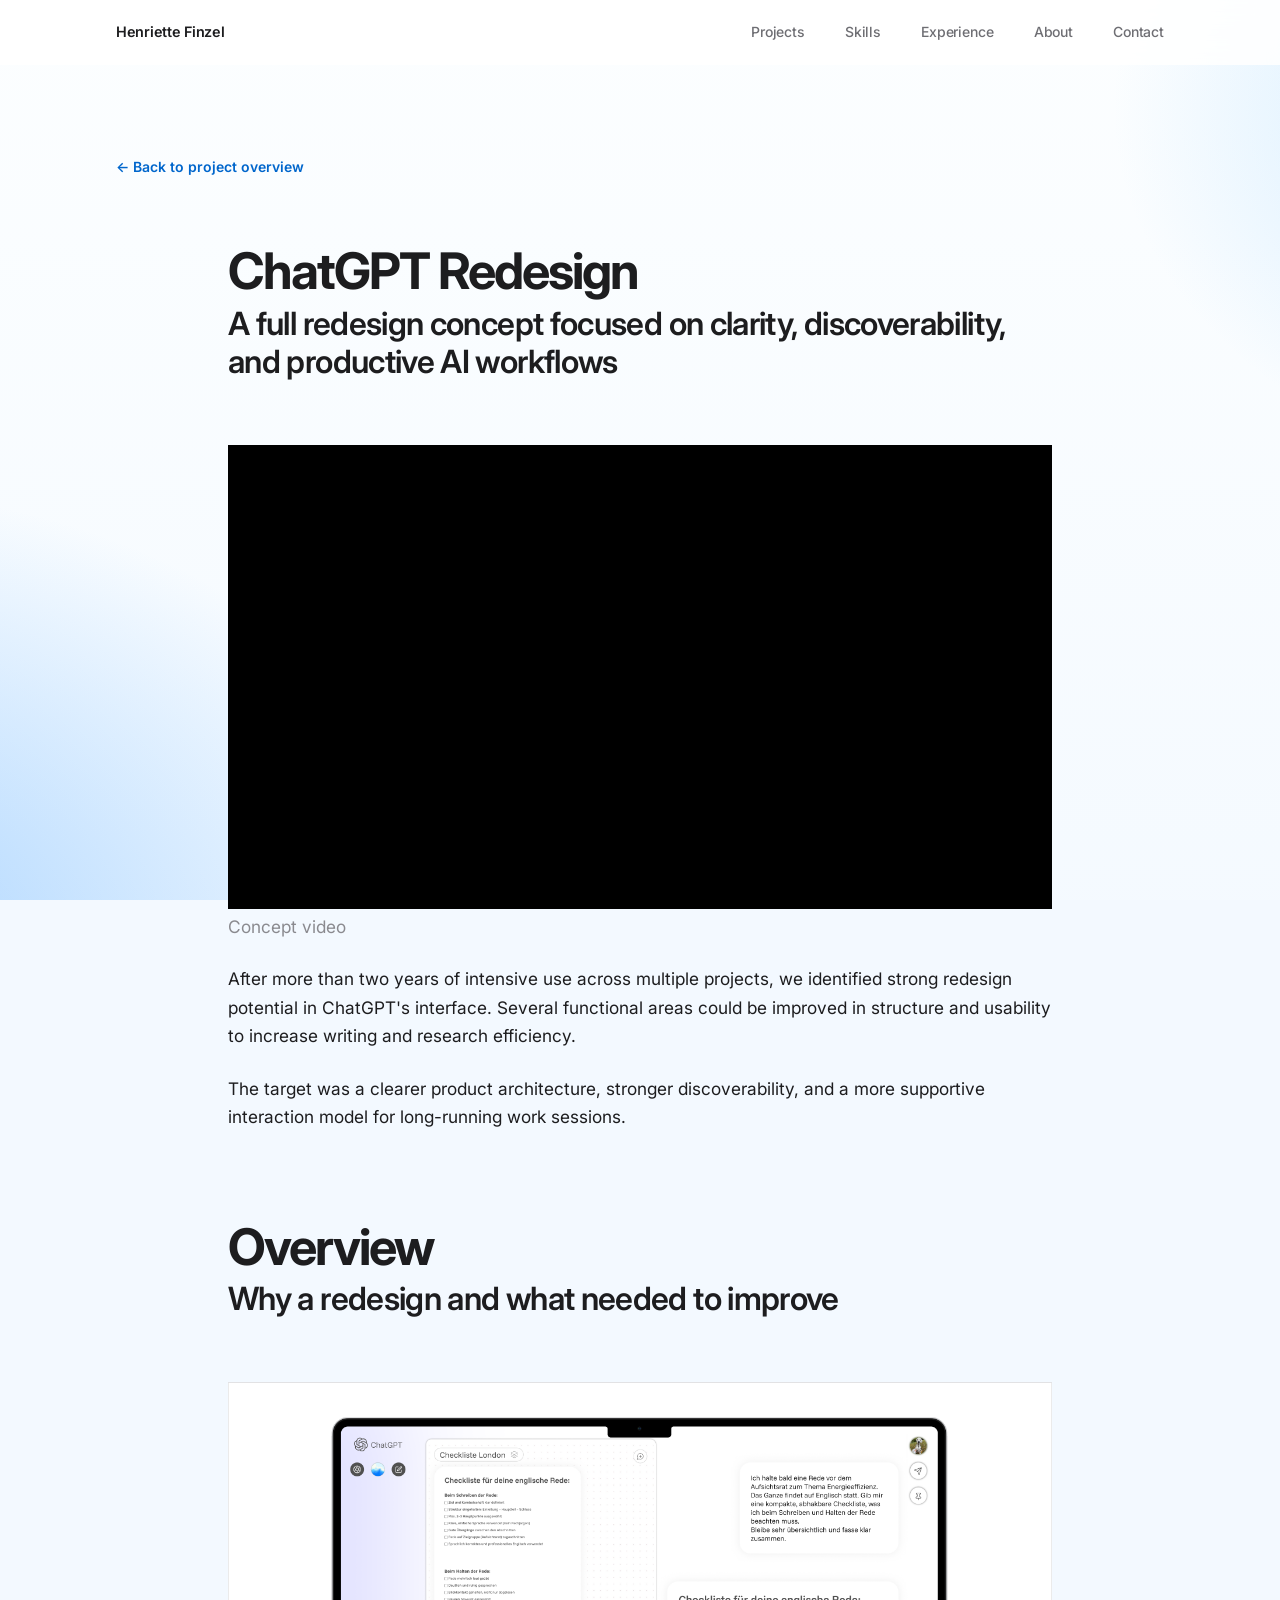
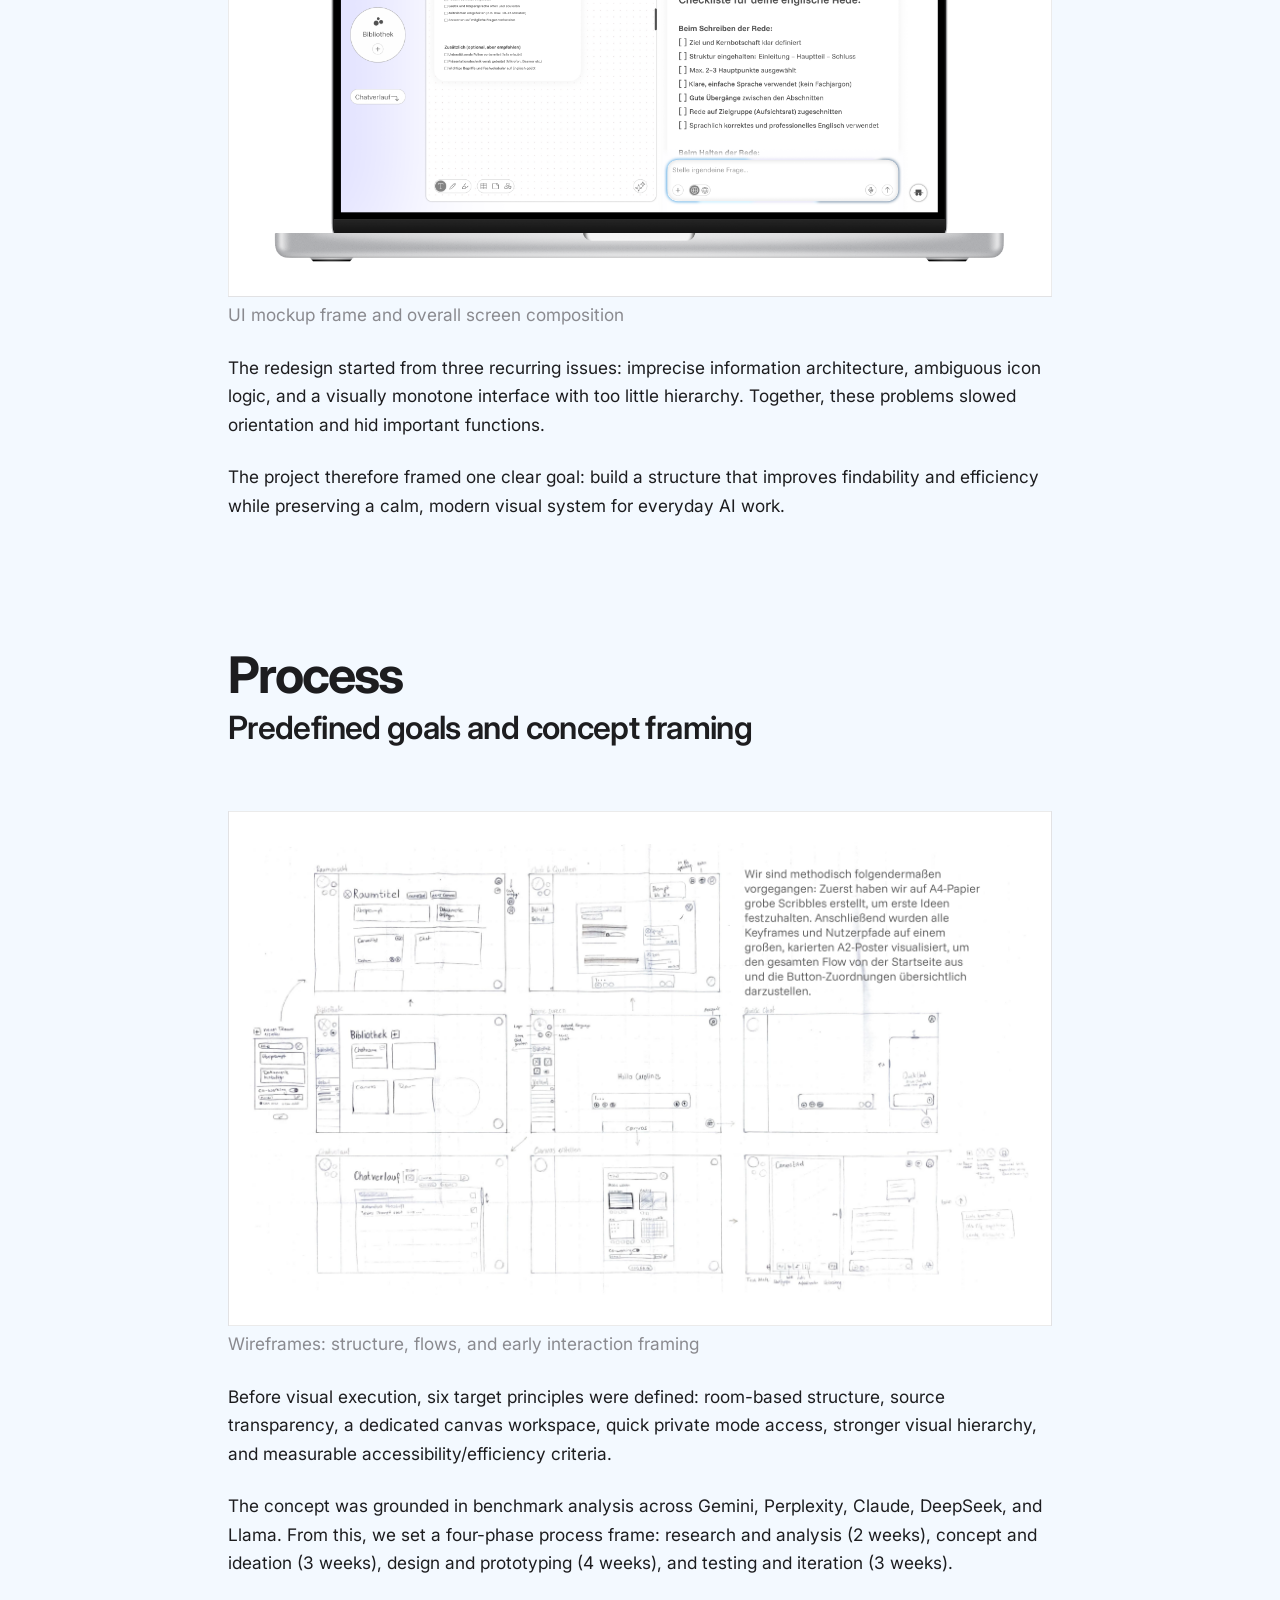
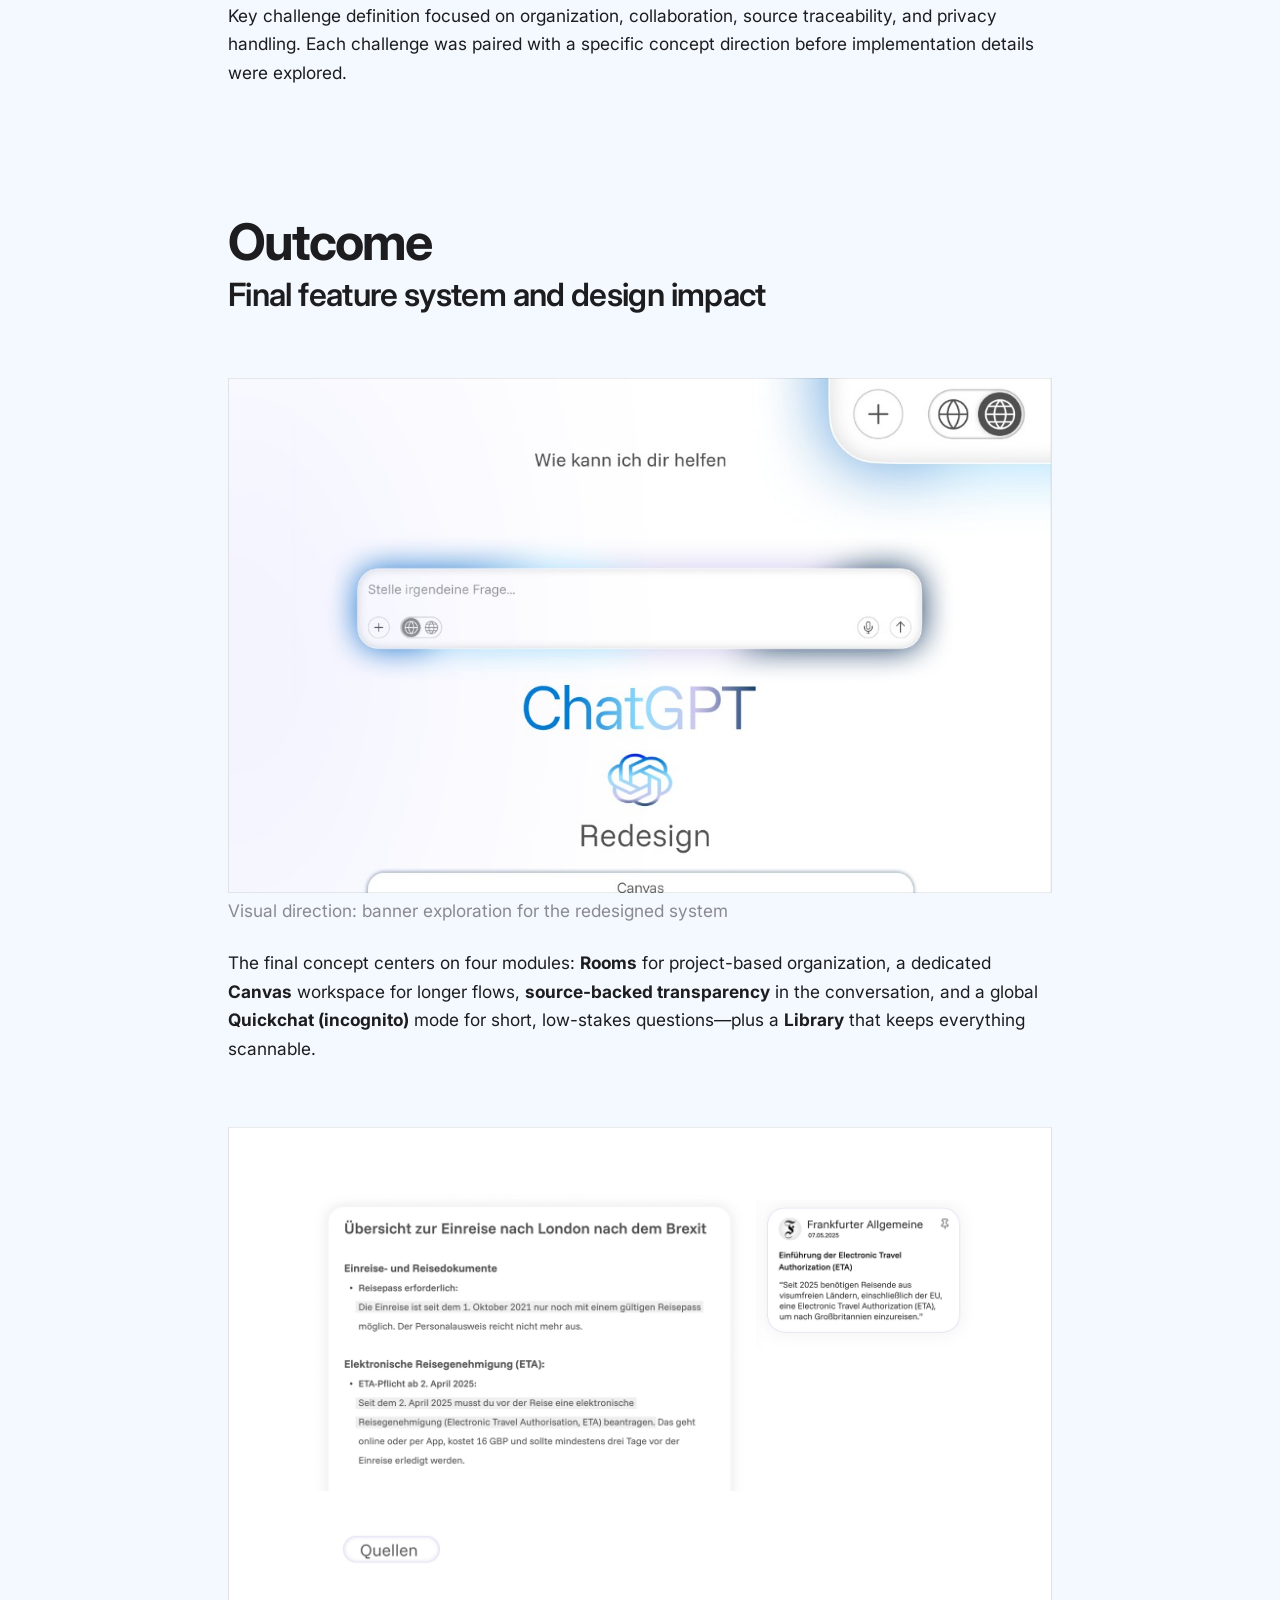
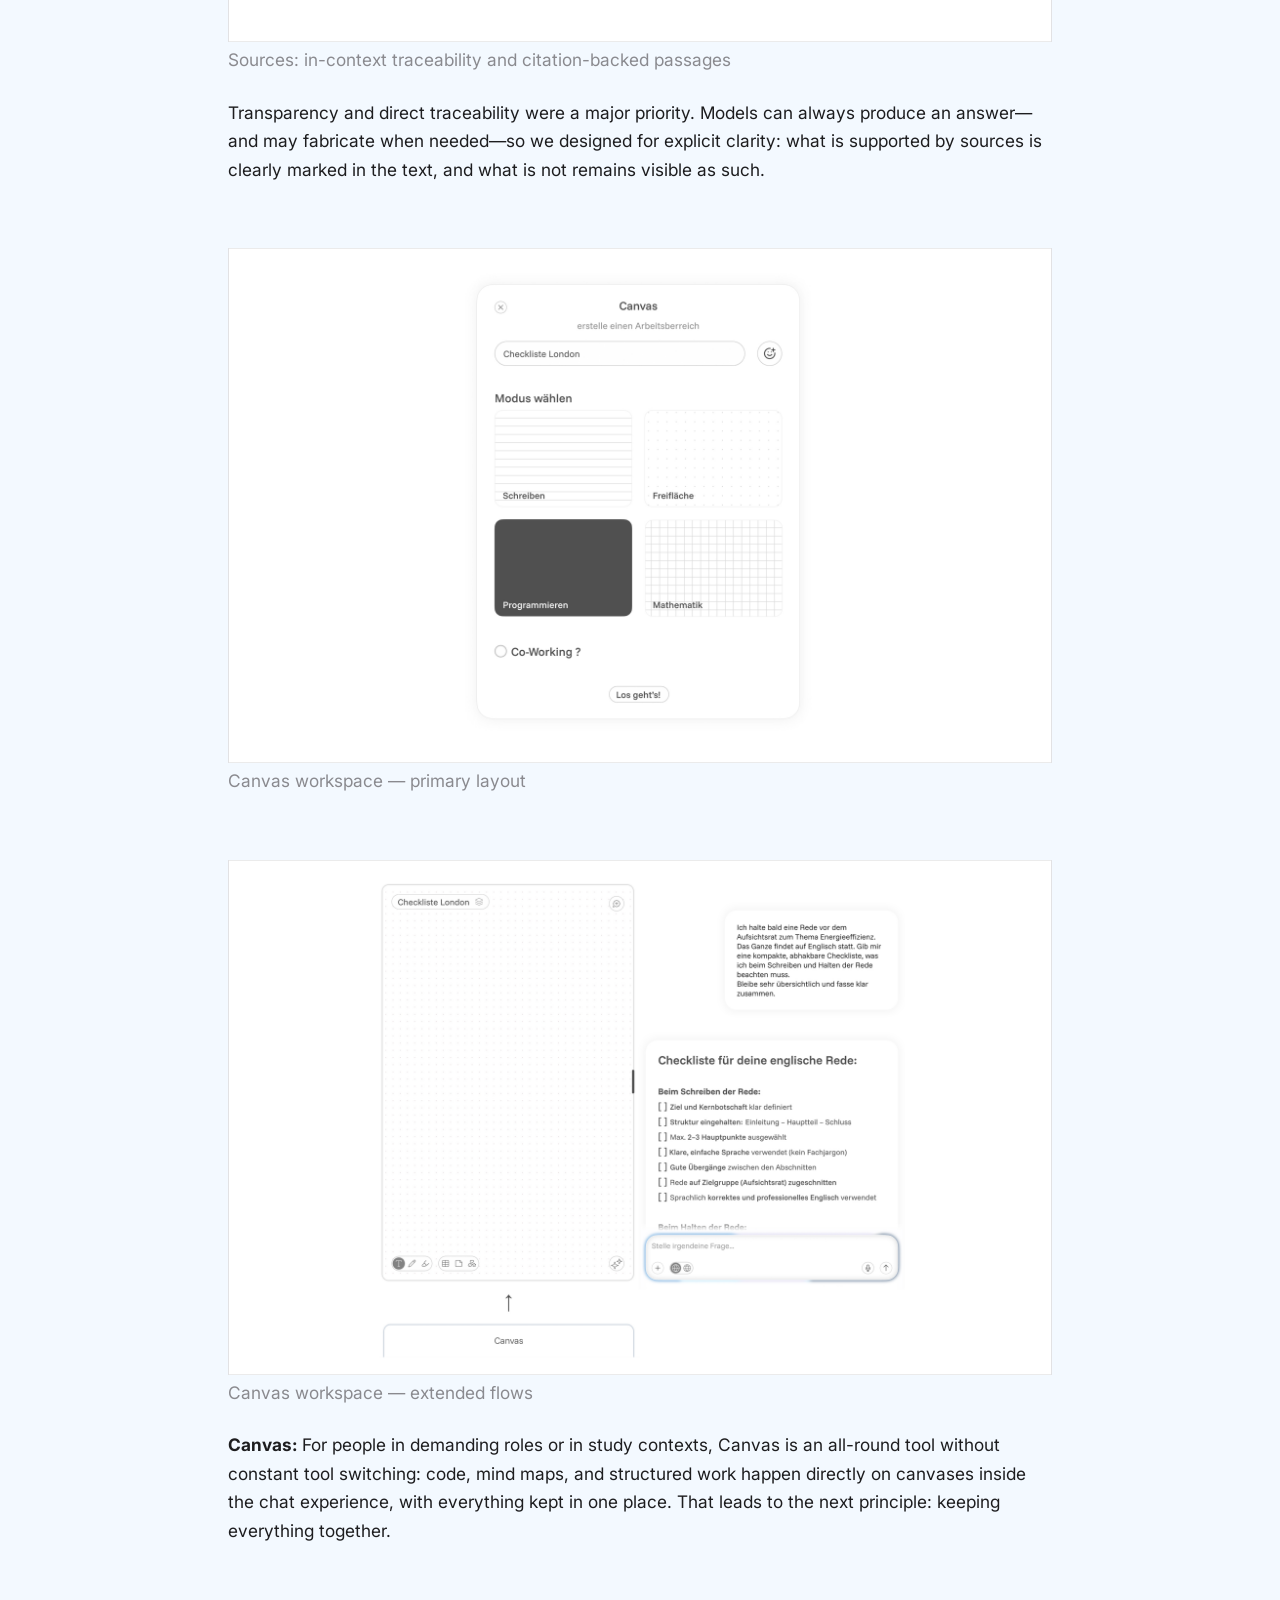
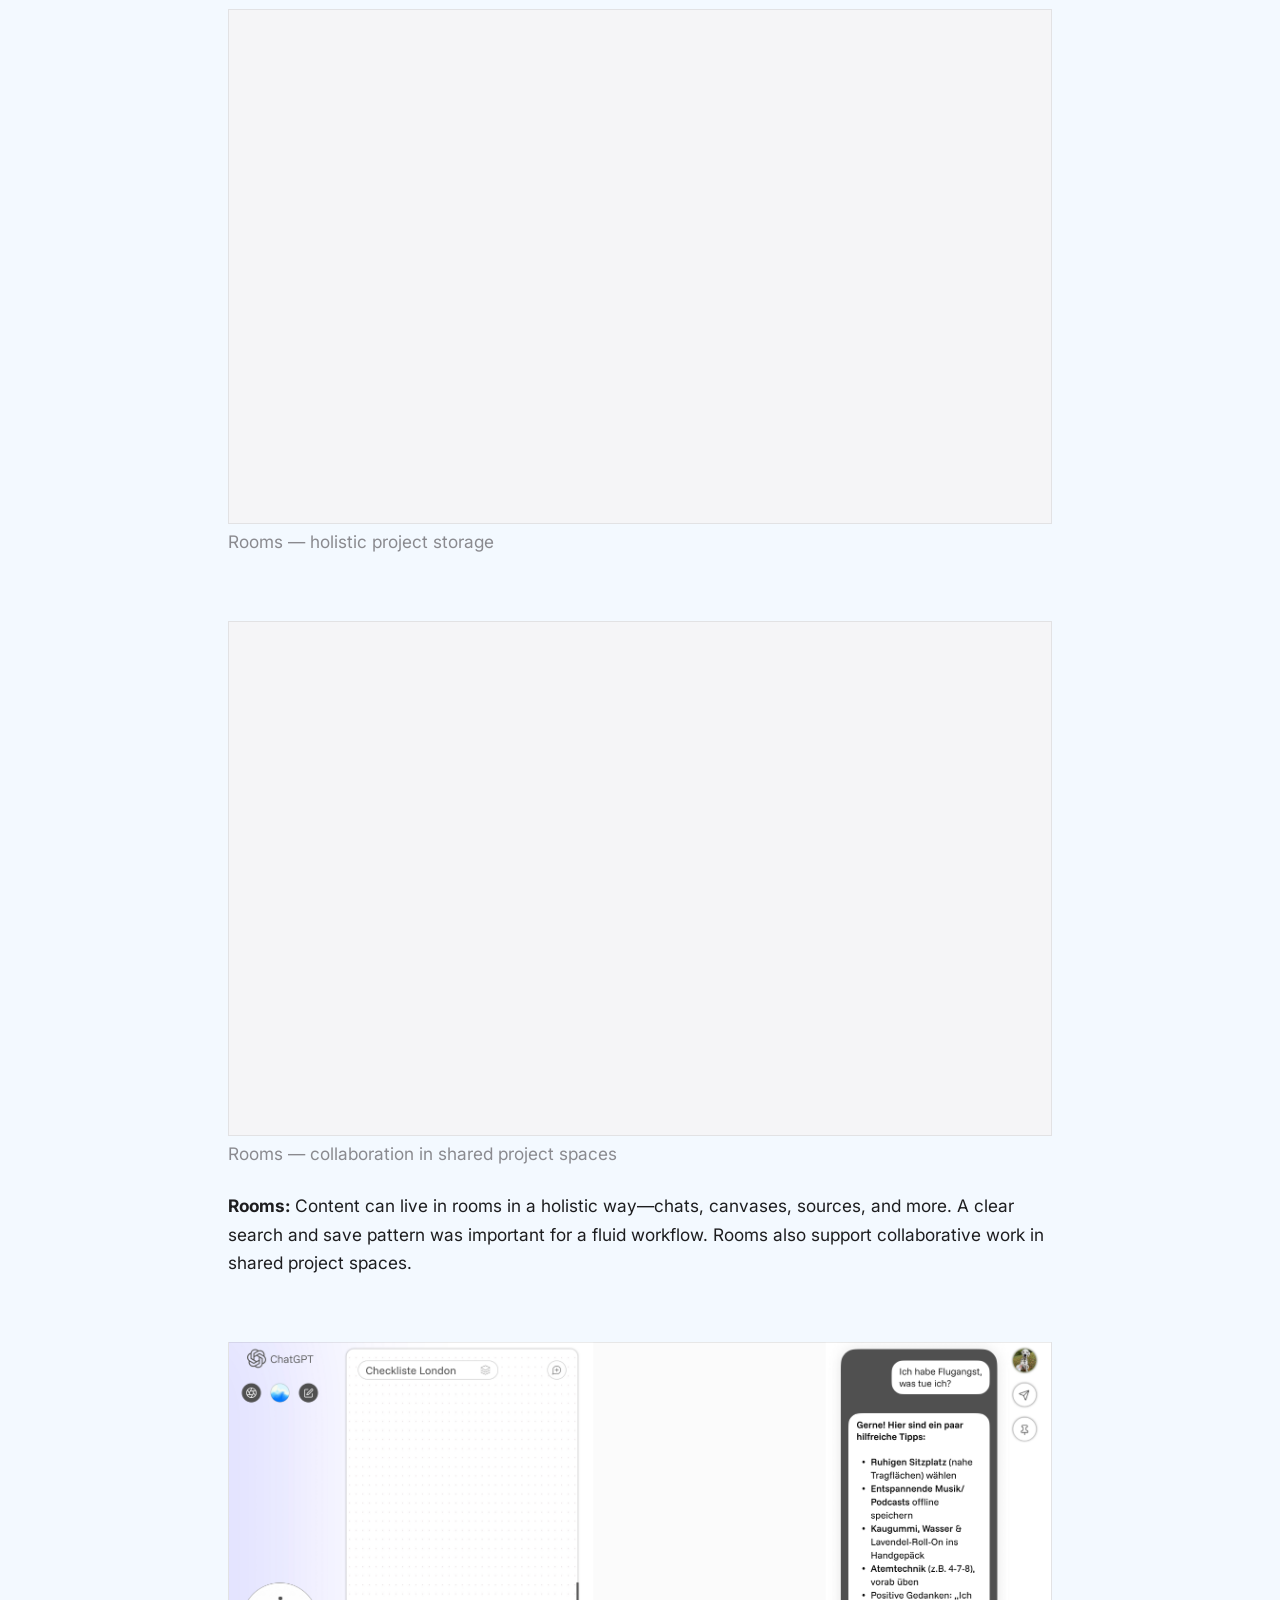
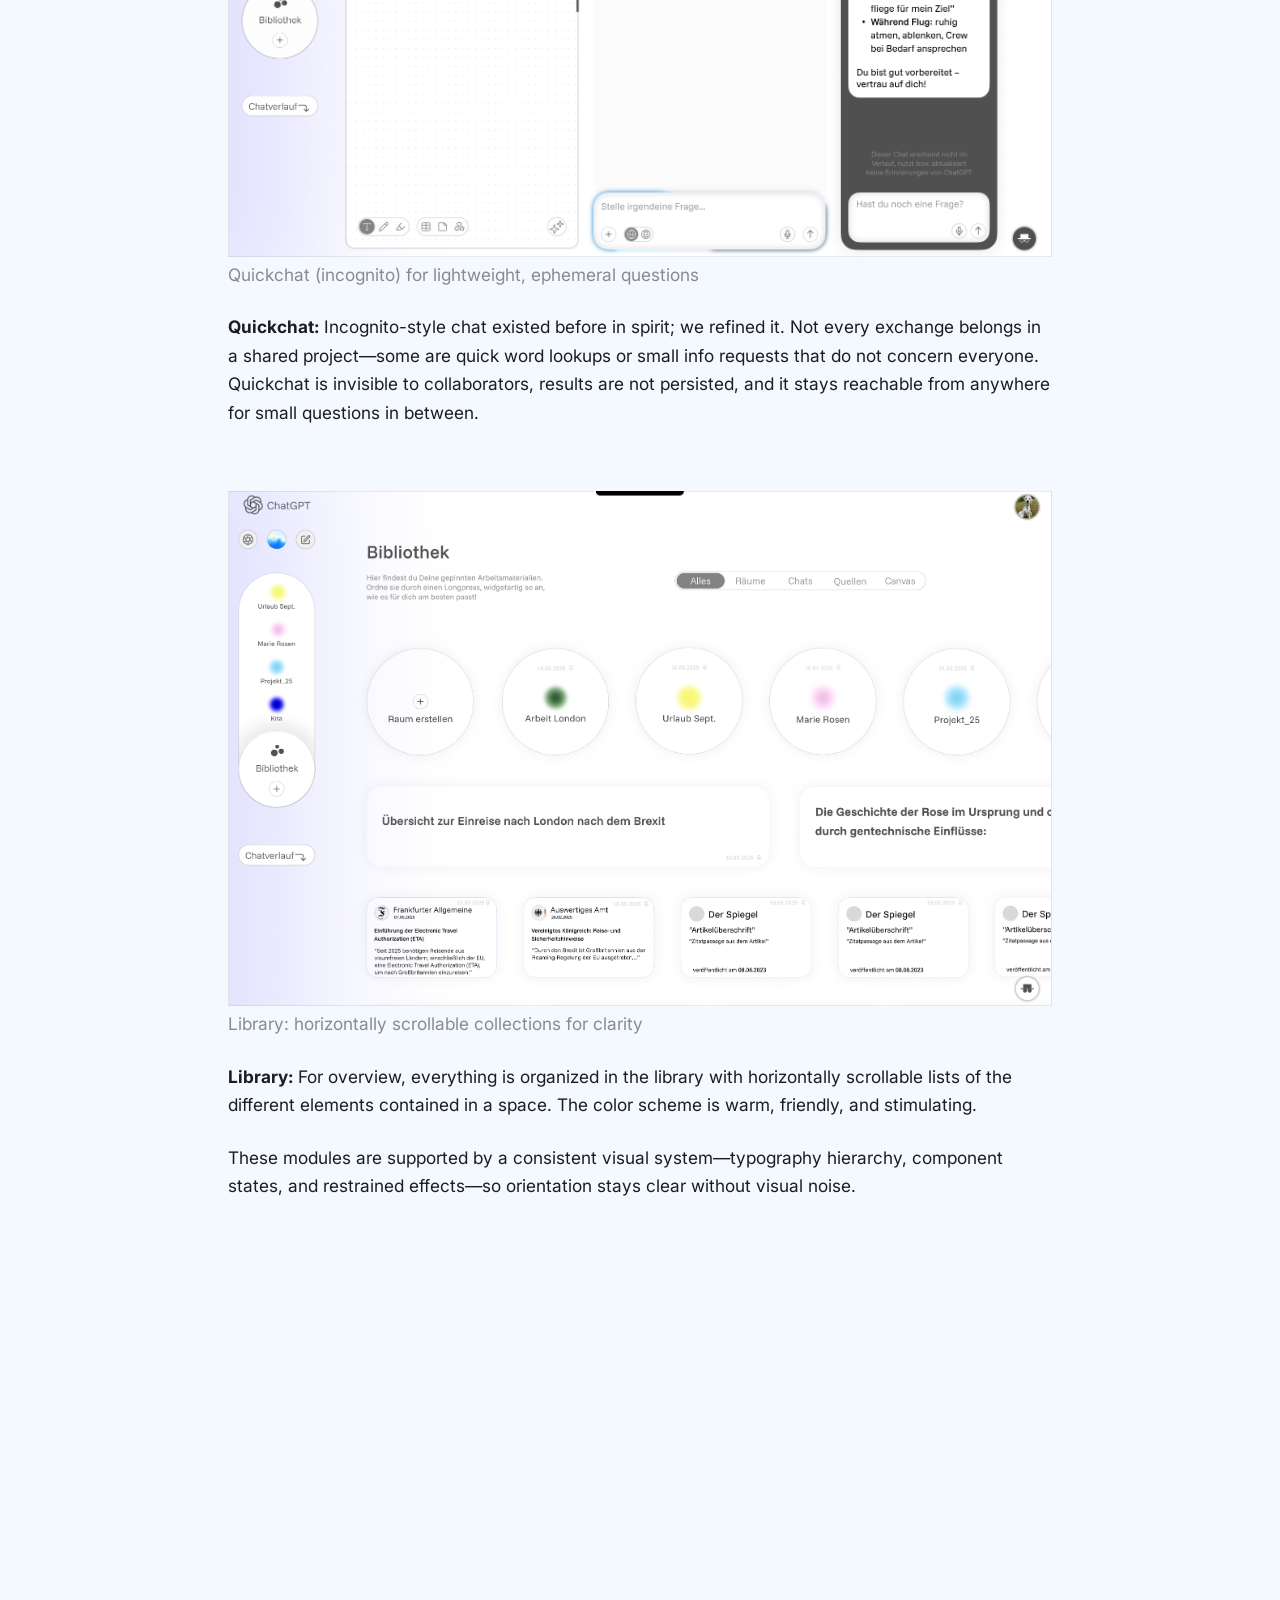
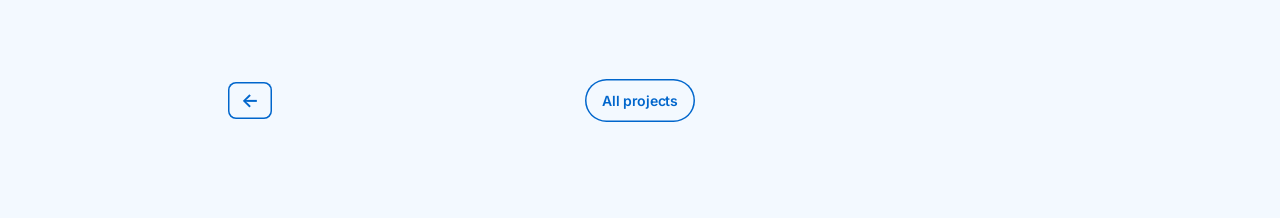
==== commit 2f40ac1c: "responsiveness updated" ====
--- a/projekte/chatgpt-redesign.html
+++ b/projekte/chatgpt-redesign.html
@@ -5,7 +5,7 @@
   <meta name="viewport"
     content="width=device-width, initial-scale=1.0, viewport-fit=cover, interactive-widget=resizes-content" />
   <meta name="description" content="Case Study: ChatGPT Redesign — UI/UX and AI interface concept." />
-  <title>ChatGPT Redesign — Lara Rivers</title>
+  <title>ChatGPT Redesign — Henriette Finzel</title>
   <link rel="preconnect" href="https://fonts.googleapis.com" />
   <link rel="preconnect" href="https://fonts.gstatic.com" crossorigin />
   <link href="https://fonts.googleapis.com/css2?family=Inter:wght@400;500;600;700&display=swap" rel="stylesheet" />
@@ -70,8 +70,8 @@
       </div>
     </div>
 
-    <section class="case-section reveal" id="uebersicht" aria-labelledby="h-uebersicht" data-reveal>
-      <h2 id="h-uebersicht" class="case-section-title">Overview</h2>
+    <section class="case-section reveal" id="overview" aria-labelledby="h-overview" data-reveal>
+      <h2 id="h-overview" class="case-section-title">Overview</h2>
       <h3 class="case-subtitle">Why a redesign and what needed to improve</h3>
       <div class="case-body case-prose">
         <figure class="case-feature-media">
@@ -83,8 +83,8 @@
       </div>
     </section>
 
-    <section class="case-section reveal" id="prozess" aria-labelledby="h-prozess" data-reveal>
-      <h2 id="h-prozess" class="case-section-title">Process</h2>
+    <section class="case-section reveal" id="process" aria-labelledby="h-process" data-reveal>
+      <h2 id="h-process" class="case-section-title">Process</h2>
       <h3 class="case-subtitle">Predefined goals and concept framing</h3>
       <div class="case-body case-prose">
         <figure class="case-feature-media">
@@ -97,8 +97,8 @@
       </div>
     </section>
 
-    <section class="case-section reveal" id="ergebnis" aria-labelledby="h-ergebnis" data-reveal>
-      <h2 id="h-ergebnis" class="case-section-title">Outcome</h2>
+    <section class="case-section reveal" id="outcome" aria-labelledby="h-outcome" data-reveal>
+      <h2 id="h-outcome" class="case-section-title">Outcome</h2>
       <h3 class="case-subtitle">Final feature system and design impact</h3>
       <div class="case-body case-prose">
         <figure class="case-feature-media">
--- a/css/styles.css
+++ b/css/styles.css
@@ -1,4 +1,4 @@
-/* —— Lara Rivers — Interaction Design Portfolio —— */
+/* —— Henriette Finzel — Interaction Design Portfolio —— */
 
 :root {
   --bg: #ffffff;
@@ -10,7 +10,7 @@
   --border: rgba(0, 0, 0, 0.08);
   --grid-max: 1120px;
   --narrow-max: 720px;
-  /* Seitenrand; Inhaltsblock ist zentriert, Text darin linksbündig */
+  /* Page margins; content block centered, text left-aligned inside */
   --page-gutter: clamp(1rem, 4vw, 2.25rem);
   --space-xs: 0.5rem;
   --space-sm: 1rem;
@@ -18,7 +18,7 @@
   --space-lg: 2.5rem;
   --space-xl: 4rem;
   --space-2xl: 6rem;
-  /* Case studies: Bild↔Caption eng, danach großer Abstand wie Referenzlayout */
+  /* Case studies: tight image↔caption gap, then larger gap to next block (reference layout) */
   --case-media-caption-gap: 0.25rem;
   --case-caption-to-next: var(--space-xl);
   --case-body-font-size: 1.08rem;
@@ -33,12 +33,13 @@
 }
 
 /*
- * ——— Smartphone vs. Desktop / Laptop (Breakpoints) ———
- * · Smartphone / enge Phones:  (max-width: 767px) — Burger-Menü, gestapeltes Hero, größere Tap-Flächen, Case-Footer.
- * · Ab Tablet-Breite:           (min-width: 768px) — horizontale Hauptnavigation, About-Collage mit Hover-Clustern.
- * · „Desktop“-Layout:           (min-width: 900px) — zweispaltiges Hero, Projektabstände, Case-Layout, Sektions-Tuning.
- * · Hero unter 900px Breite:   (max-width: 899px) — gleiche vertikale Reihenfolge wie auf dem Phone (display:contents + order).
- * Mobil: viewport meta mit viewport-fit=cover + interactive-widget=resizes-content; CSS nutzt env(safe-area-*) und 100dvh.
+ * ——— Breakpoints: phone vs. desktop / laptop ———
+ * · Phones / narrow viewports: (max-width: 767px) — burger menu, stacked hero, larger tap targets, case footer.
+ * · From tablet width:          (min-width: 768px) — horizontal main nav, About collage hover clusters.
+ * · “Desktop” layout:            (min-width: 900px) — two-column hero, project spacing, case layout, section tuning.
+ * · Hero below 900px width:     (max-width: 899px) — same vertical order as phone (display:contents + order).
+ * Mobile: viewport meta with viewport-fit=cover + interactive-widget=resizes-content; CSS uses env(safe-area-*) and 100dvh.
+ * Page background on html (not body); on mobile background-attachment: scroll — continuous, no “section banding”.
  */
 
 *,
@@ -51,11 +52,22 @@
   scroll-behavior: smooth;
   -webkit-text-size-adjust: 100%;
   text-size-adjust: 100%;
+  min-height: 100%;
+  /* Page background on html: full scroll height (esp. iOS/WebKit); content stacks above */
+  background-color: #f3f9ff;
+  background-image:
+    radial-gradient(64rem 46rem at -12% 88%, rgba(96, 175, 255, 0.5), transparent 63%),
+    radial-gradient(56rem 40rem at 108% 10%, rgba(120, 196, 255, 0.44), transparent 61%),
+    linear-gradient(180deg, #fcfeff 0%, #f3f9ff 100%);
+  background-attachment: fixed;
+  background-size: 120% 120%;
+  animation: site-blue-drift 20s ease-in-out infinite alternate;
 }
 
 @media (prefers-reduced-motion: reduce) {
   html {
     scroll-behavior: auto;
+    animation: none;
   }
 
   *,
@@ -73,13 +85,7 @@
   font-size: 1.0625rem;
   line-height: 1.6;
   color: var(--text);
-  background:
-    radial-gradient(64rem 46rem at -12% 88%, rgba(96, 175, 255, 0.5), transparent 63%),
-    radial-gradient(56rem 40rem at 108% 10%, rgba(120, 196, 255, 0.44), transparent 61%),
-    linear-gradient(180deg, #fcfeff 0%, #f3f9ff 100%);
-  background-attachment: fixed;
-  background-size: 120% 120%;
-  animation: site-blue-drift 20s ease-in-out infinite alternate;
+  background: transparent;
   -webkit-font-smoothing: antialiased;
   text-align: left;
 }
@@ -334,7 +340,7 @@
   padding: var(--space-2xl) 0;
 }
 
-/* Abstand Hero → Projects; −1cm zieht den gesamten unteren Seitenbereich etwas nach oben */
+/* Space hero → projects; −1cm pulls the lower page block slightly up */
 .section-projects {
   padding-top: max(0.75rem, calc(var(--space-xl) - 1cm));
 }
@@ -345,7 +351,7 @@
     padding-top: max(0.75rem, calc(var(--space-lg) - 1cm));
   }
 
-  /* Ab Projects: je 1 cm mehr Abstand zwischen aufeinanderfolgenden Sektionen */
+  /* From projects onward: +1cm spacing between consecutive sections */
   #main .section-projects ~ .section {
     padding-top: calc(var(--space-2xl) + 1cm);
   }
@@ -371,7 +377,7 @@
   margin-bottom: var(--space-md);
 }
 
-/* Abstand Tools ↔ Study Specializations = Abstand zwischen Skill-Zeilen (netto unter Berücksichtigung des Rows-Paddings) */
+/* Tools ↔ Study Specializations gap = gap between skill rows (net of row padding) */
 .section-skills {
   --skills-rows-gap: clamp(2rem, 4.2vw, 3.1rem);
   --skills-rows-padding-y: clamp(1.1rem, 2.2vw, 1.6rem);
@@ -550,7 +556,7 @@
   .hero-inner {
     justify-content: center;
     padding-top: 0;
-    /* Gesamtpaket nur visuell im Hero verschieben; Document-Flow / Folgesektionen unverändert */
+    /* Shift hero block visually only; document flow / following sections unchanged */
     transform: translateY(calc(-3cm + 1cm));
   }
 }
@@ -613,7 +619,7 @@
   }
 }
 
-/* Schmal/tablet: Text → Bild → Buttons (Wrapper wirkt nicht als Box) */
+/* Narrow / tablet: text → image → buttons (wrapper uses display:contents) */
 @media (max-width: 899px) {
   .hero-lead-column {
     display: contents;
@@ -860,7 +866,7 @@
   border-bottom: none;
 }
 
-/* Kurz über mich: Text + rechteckige Bild-Collage (ohne Kachel-Rahmen) */
+/* About me: text + rectangular photo collage (no tile frames) */
 .about-with-collage {
   display: grid;
   gap: var(--space-xl);
@@ -1559,7 +1565,7 @@
   width: 100%;
 }
 
-/* Intro: gleicher Blockfluss wie .case-section (Titel → Untertitel → .case-prose mit Medien) */
+/* Intro: same block flow as .case-section (title → subtitle → .case-prose with media) */
 .case-intro {
   display: block;
 }
@@ -1591,7 +1597,7 @@
   color: #8a8a8f;
 }
 
-/* Projekt-Metadaten am Seitenende: Vierer-Raster 2×2 (5. Zeile volle Breite) */
+/* Project metadata at page end: 2×2 grid (fifth row full width) */
 .case-project-meta {
   max-width: 56rem;
   margin-left: auto;
@@ -1670,7 +1676,7 @@
   border-radius: 0.35rem;
 }
 
-/* Fließtext auf Projektseiten: eine gemeinsame „Lesespalte“ (Intro + alle Abschnitte) */
+/* Case body copy: one shared reading column (intro + all sections) */
 .case-body {
   max-width: none;
 }
@@ -1679,7 +1685,7 @@
   margin: var(--case-caption-to-next) 0 0;
 }
 
-/* Wenn die Hero-Caption den Abstand nach unten schon liefert, kein zweites xl stapeln */
+/* If hero caption already provides bottom spacing, do not stack a second xl gap */
 .case-intro:has(.case-caption)+.case-intro-text {
   margin-top: 0;
 }
@@ -1717,7 +1723,7 @@
 }
 
 .case-subtitle {
-  /* Gleicher vertikaler Rhythmus wie vor Medien in der Prose (Outcome) */
+  /* Same vertical rhythm as before media in prose (outcome) */
   margin: 0 0 var(--case-caption-to-next);
   font-size: clamp(1.4rem, 2.5vw, 2.1rem);
   font-weight: 600;
@@ -1734,7 +1740,7 @@
   border-radius: 0;
 }
 
-/* Intro-Hero nutzt dieselbe Medien-Caption-Kette wie in den Abschnitten */
+/* Intro hero uses the same media → caption rhythm as sections */
 .case-intro .case-body.case-prose {
   margin-top: 0;
 }
@@ -1914,7 +1920,7 @@
   border-radius: var(--radius-sm);
 }
 
-/* Unsichtbarer Platzhalter: gleiche Grid-Spalte wie klickbarer Pfeil → „All projects“ bleibt mittig */
+/* Invisible spacer: same grid column as clickable arrow → “All projects” stays centered */
 .case-footer-arrow--mute {
   visibility: hidden;
   pointer-events: none;
@@ -1943,7 +1949,7 @@
   position: relative;
 }
 
-/* Zentrierter Leitstrich (nutzt volle Containerbreite wie andere Sektionen) */
+/* Centered rule line (full container width like other sections) */
 .timeline::before {
   content: "";
   position: absolute;
@@ -2036,7 +2042,7 @@
   max-width: none;
 }
 
-/* Schmal: Leitstrich links, alle Kästen rechts (Lesbarkeit) */
+/* Narrow: rule on the left, all boxes on the right (readability) */
 @media (max-width: 767px) {
   .timeline::before {
     left: 7px;
@@ -2156,19 +2162,26 @@
   color: var(--accent);
 }
 
-/* —— Smartphone (max-width: 767px): layout & Lesbarkeit — Breakpoint-Übersicht oben nach :root —— */
+/* —— Phone (max-width: 767px): layout & readability — see breakpoint block after :root —— */
 @media (max-width: 767px) {
   /*
-   * iOS / Android: sichtbare „Frame“-Höhe (Browser-UI, Notch) + kein seitlicher Overflow.
-   * 100dvh = dynamische UI-Leiste; 100vh / -webkit-fill-available = Fallback ältere WebKit.
+   * iOS / Android: visible “frame” height (browser chrome, notch) + no horizontal overflow.
+   * 100dvh = dynamic UI bar; 100vh / -webkit-fill-available = fallback for older WebKit.
    */
   html {
-    height: 100%;
+    min-height: 100%;
+    min-height: 100dvh;
+    /* Mobile only: flat white page background (desktop keeps gradient + drift on html) */
+    background-color: #ffffff;
+    background-image: none;
+    background-size: auto;
+    animation: none;
+    /* fixed + iOS often breaks gradient continuity; scroll = one continuous sweep with the document */
+    background-attachment: scroll;
   }
 
   body {
     font-size: 1rem;
-    background-attachment: scroll;
     min-height: 100%;
     min-height: 100vh;
     min-height: -webkit-fill-available;
@@ -2181,6 +2194,7 @@
     width: 100%;
     max-width: 100%;
     overflow-x: clip;
+    background: transparent;
   }
 
   .container,
@@ -2201,6 +2215,9 @@
 
   .mobile-nav {
     padding-bottom: max(var(--space-md), env(safe-area-inset-bottom, 0px));
+    background: rgba(255, 255, 255, 0.82);
+    backdrop-filter: blur(12px);
+    -webkit-backdrop-filter: blur(12px);
   }
 
   .mobile-nav a {
@@ -2228,6 +2245,7 @@
 
   .section {
     padding: var(--space-xl) 0;
+    background: transparent;
   }
 
   .section-projects {
@@ -2239,8 +2257,8 @@
   }
 
   /*
-   * Hero (Mobil): eigener Aufbau — kein Viewport-Zwang, kein overflow-clip,
-   * damit Schriftzug und Bild nie angeschnitten werden (Desktop .hero unverändert).
+   * Hero (mobile): separate build — no forced viewport, no overflow clip,
+   * so headline and image are never cropped (desktop .hero unchanged).
    */
   .hero {
     overflow: visible;
@@ -2397,8 +2415,8 @@
   }
 
   /*
-   * About-Collage (Mobil): horizontales Snap-Karussell statt dichter Raster-Zellen —
-   * gleiche Bildausschnitte, object-position oben → Köpfe seltener abgeschnitten.
+   * About collage (mobile): horizontal snap carousel instead of dense grid cells —
+   * same crops, object-position top → heads cropped less often.
    */
   .about-collage-widget {
     display: flex;
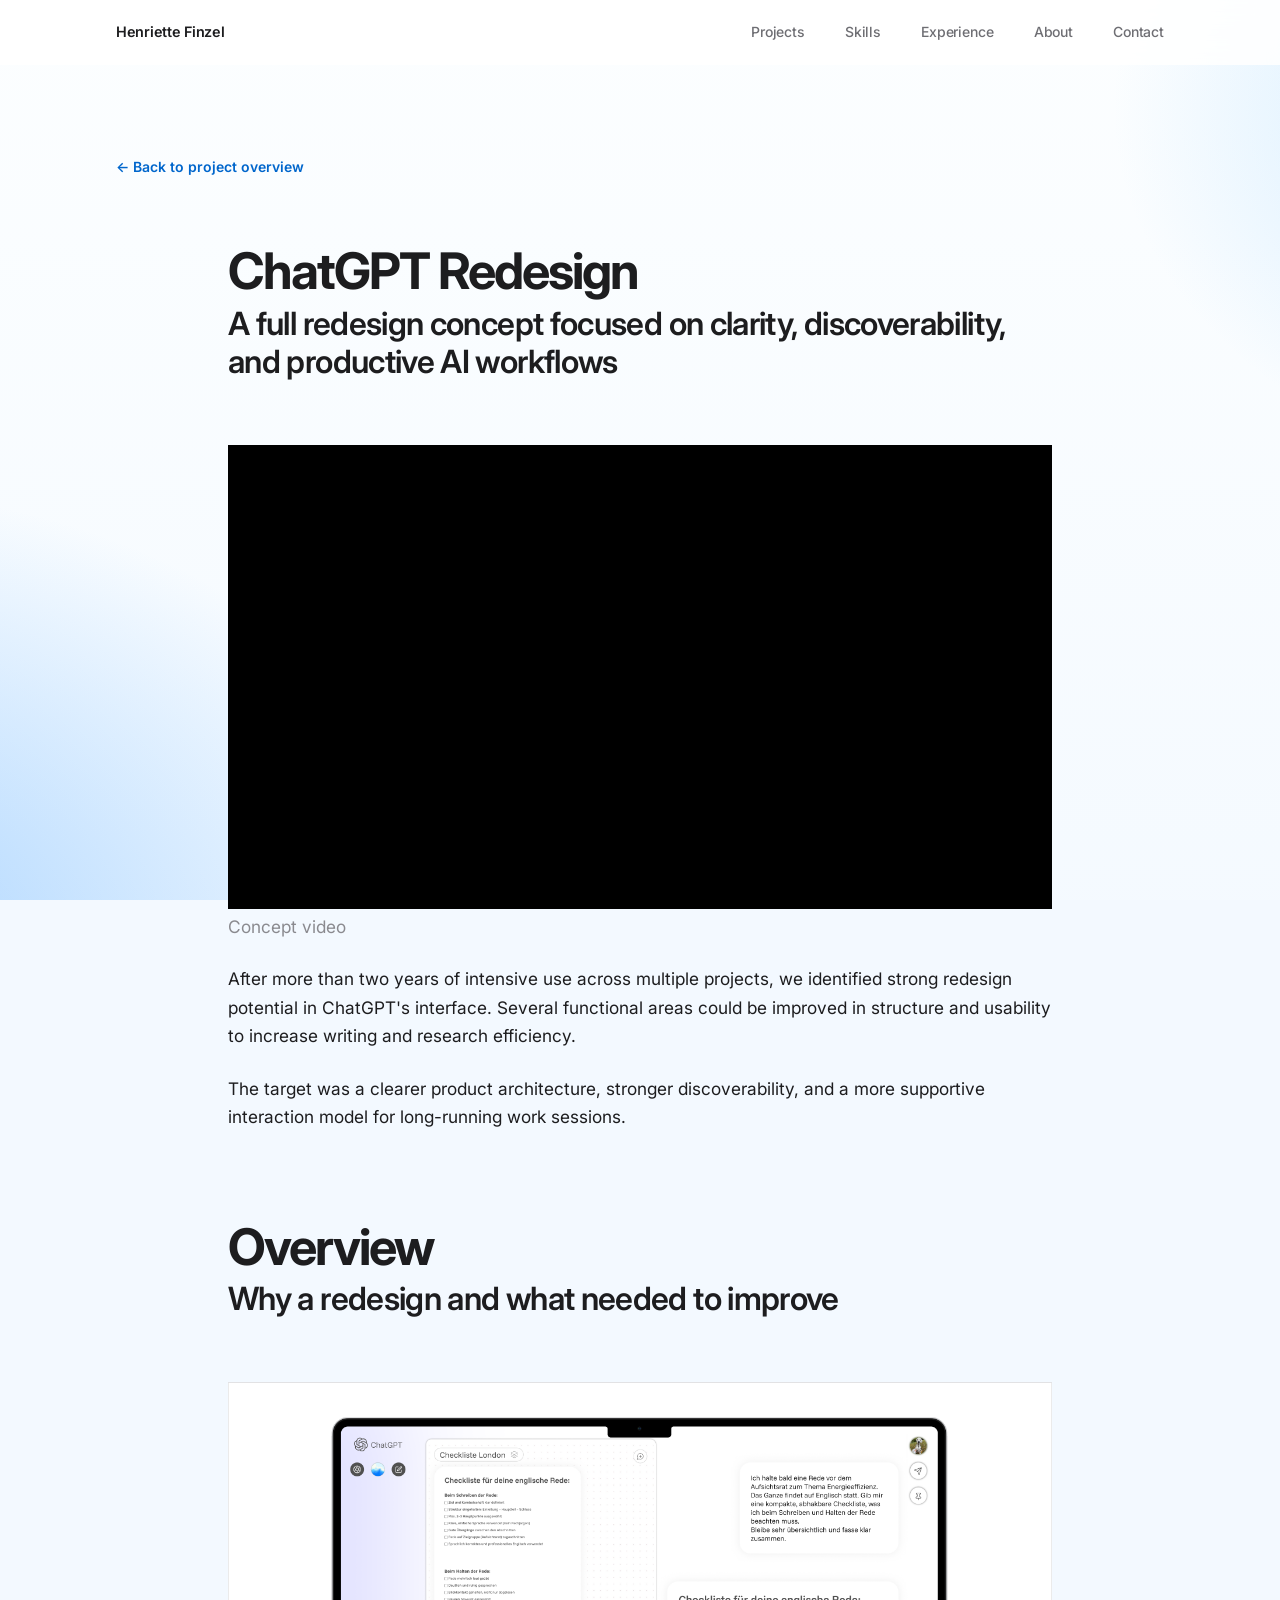
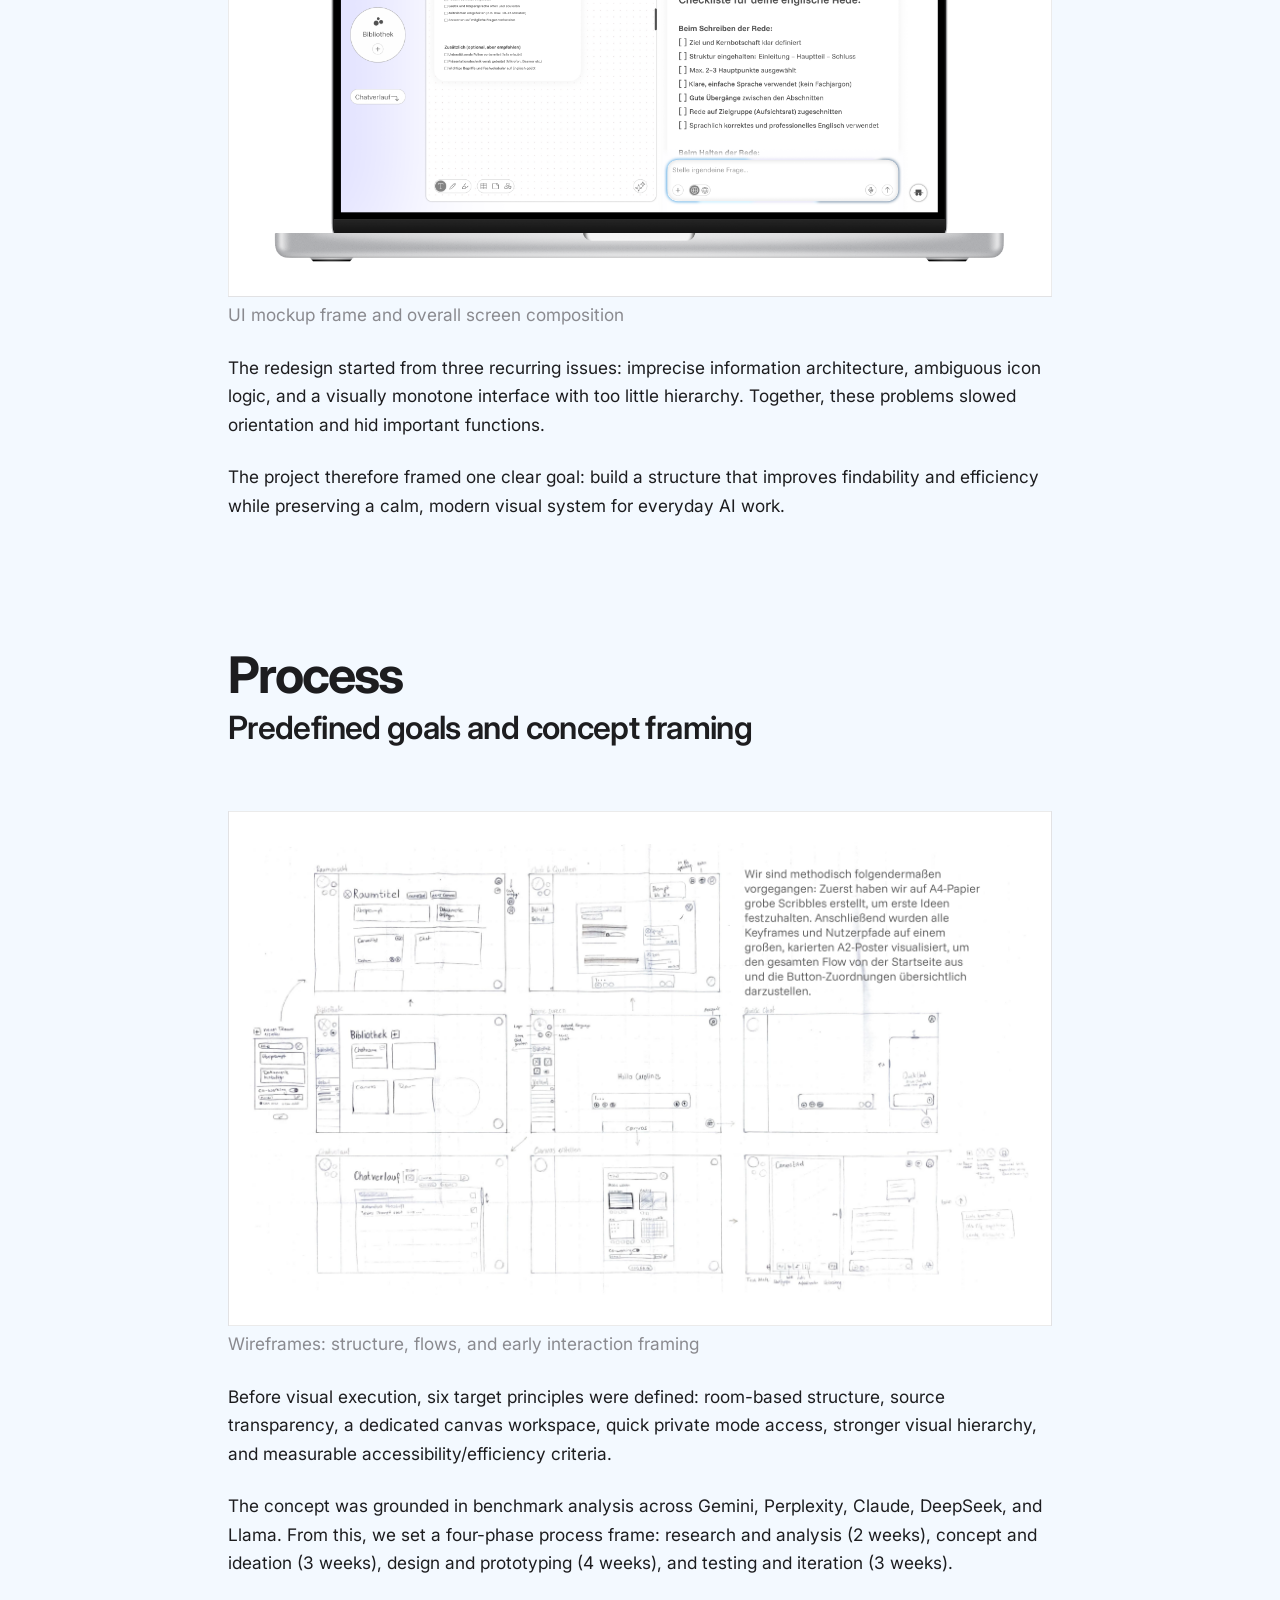
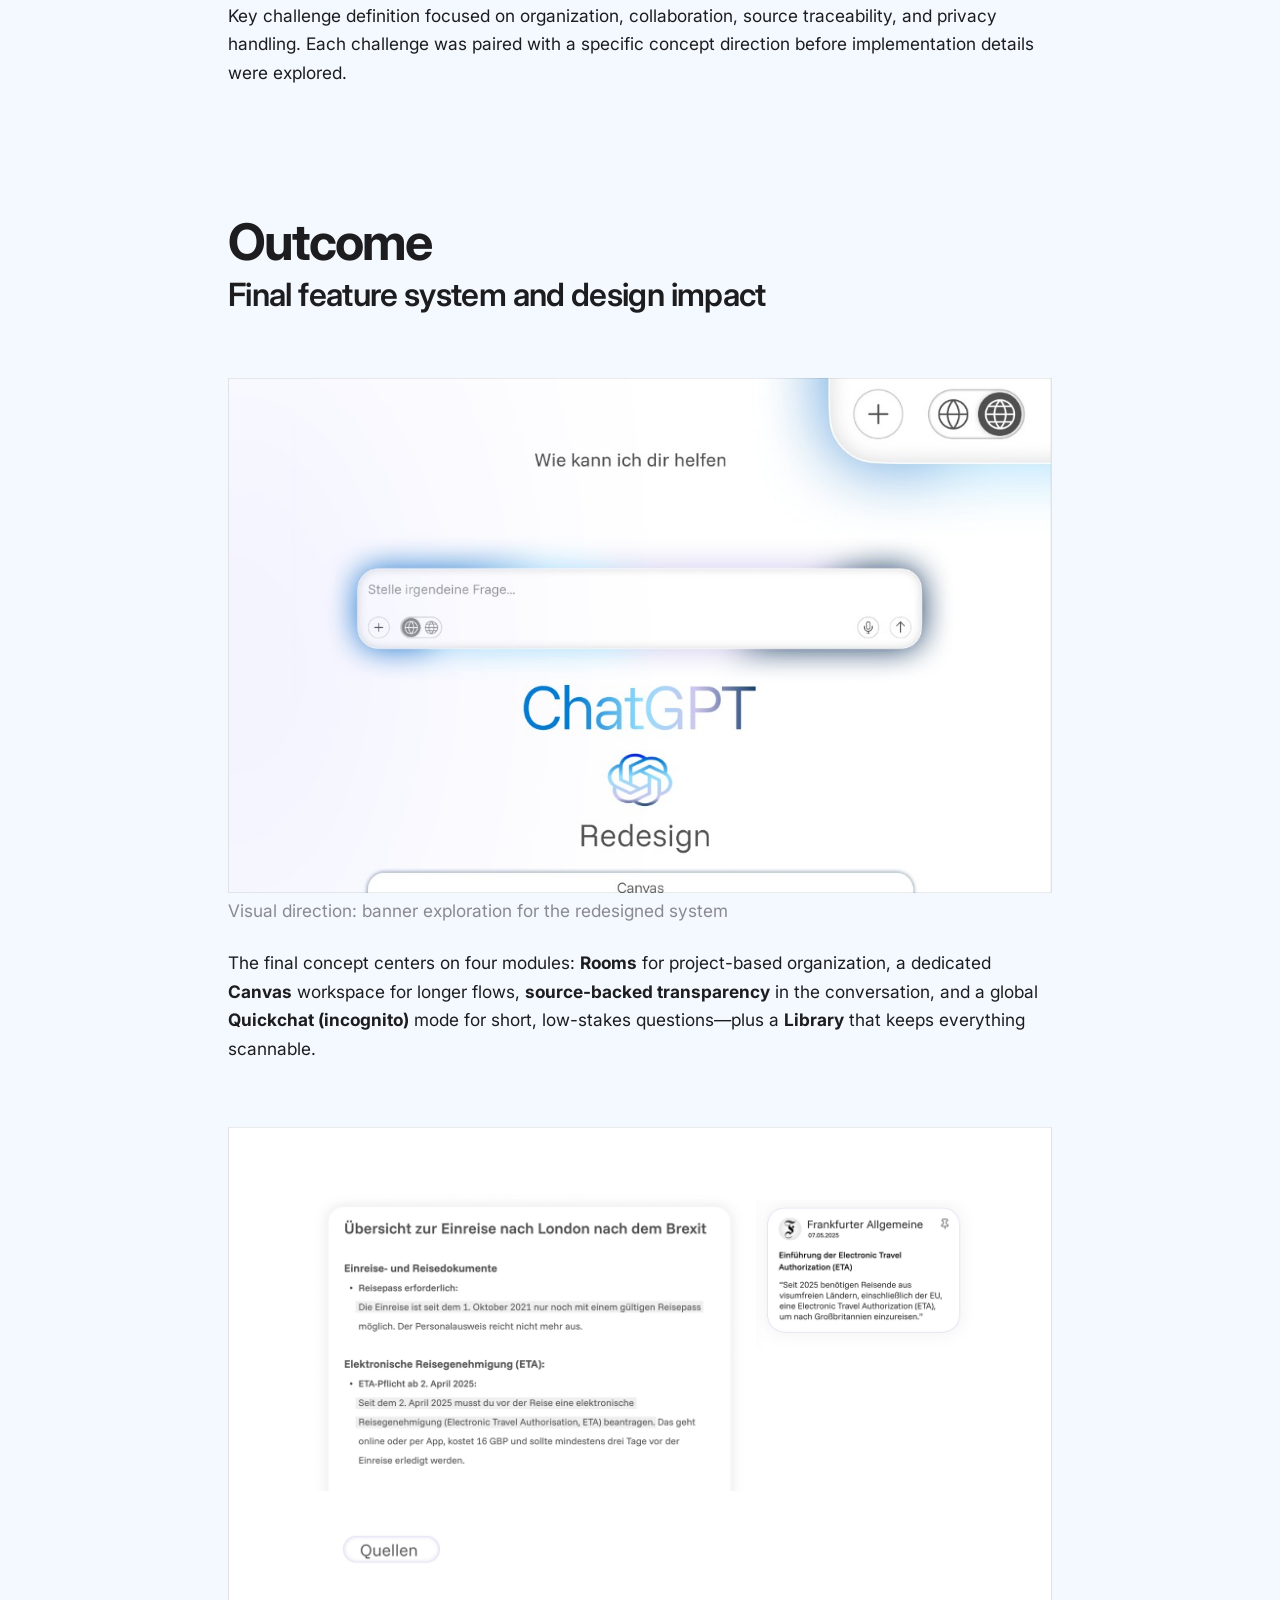
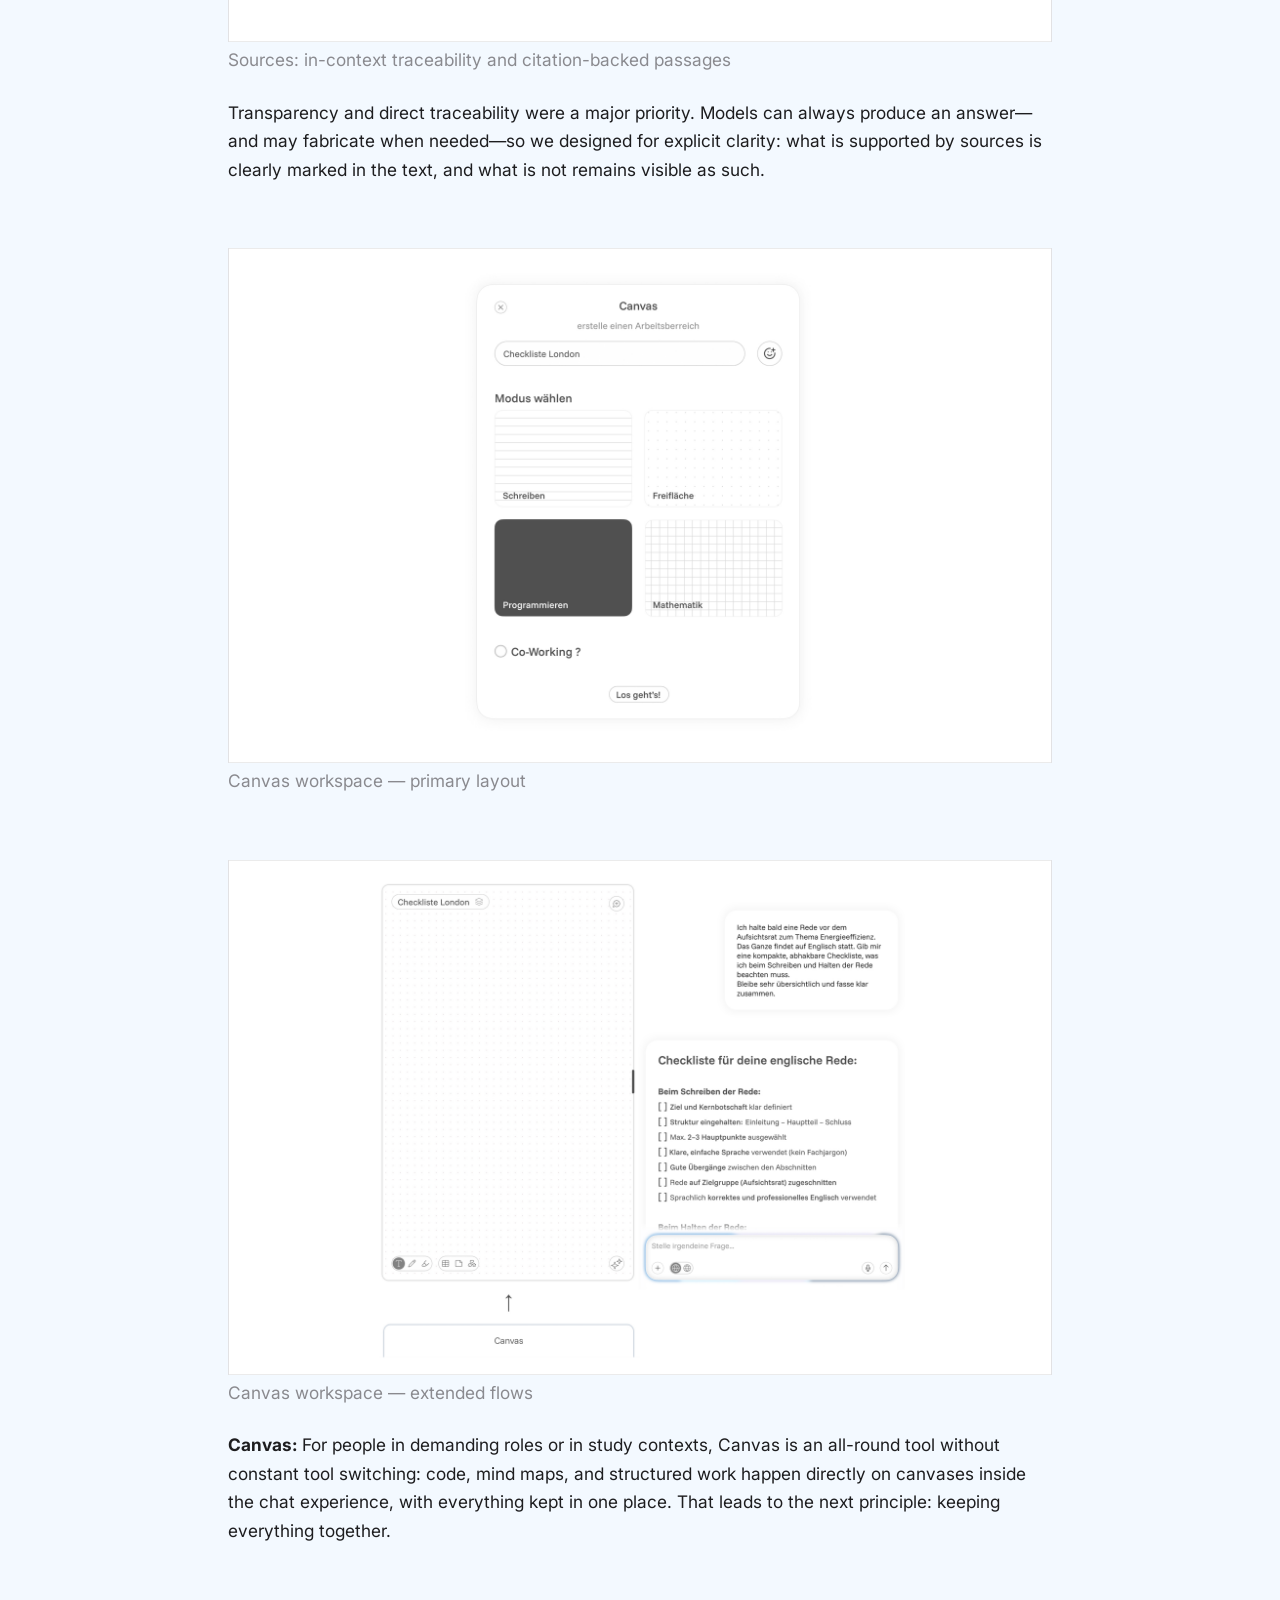
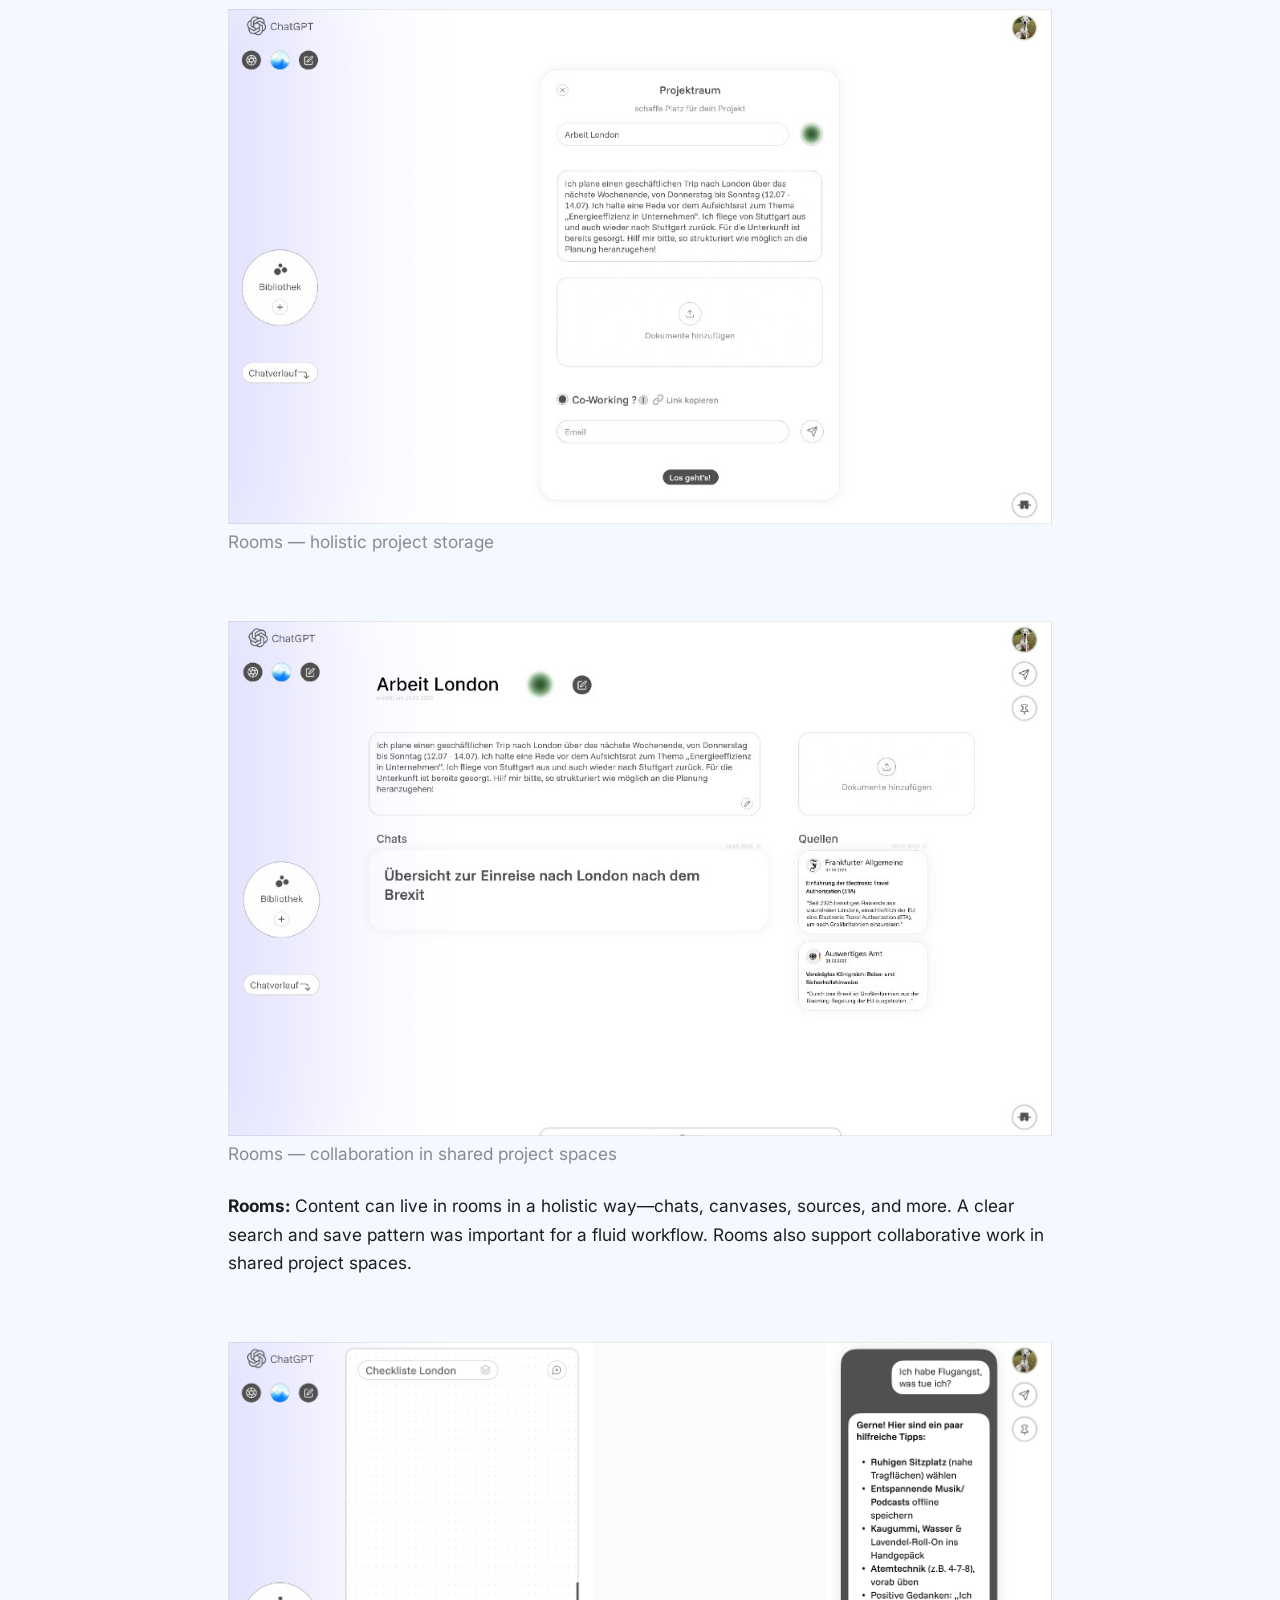
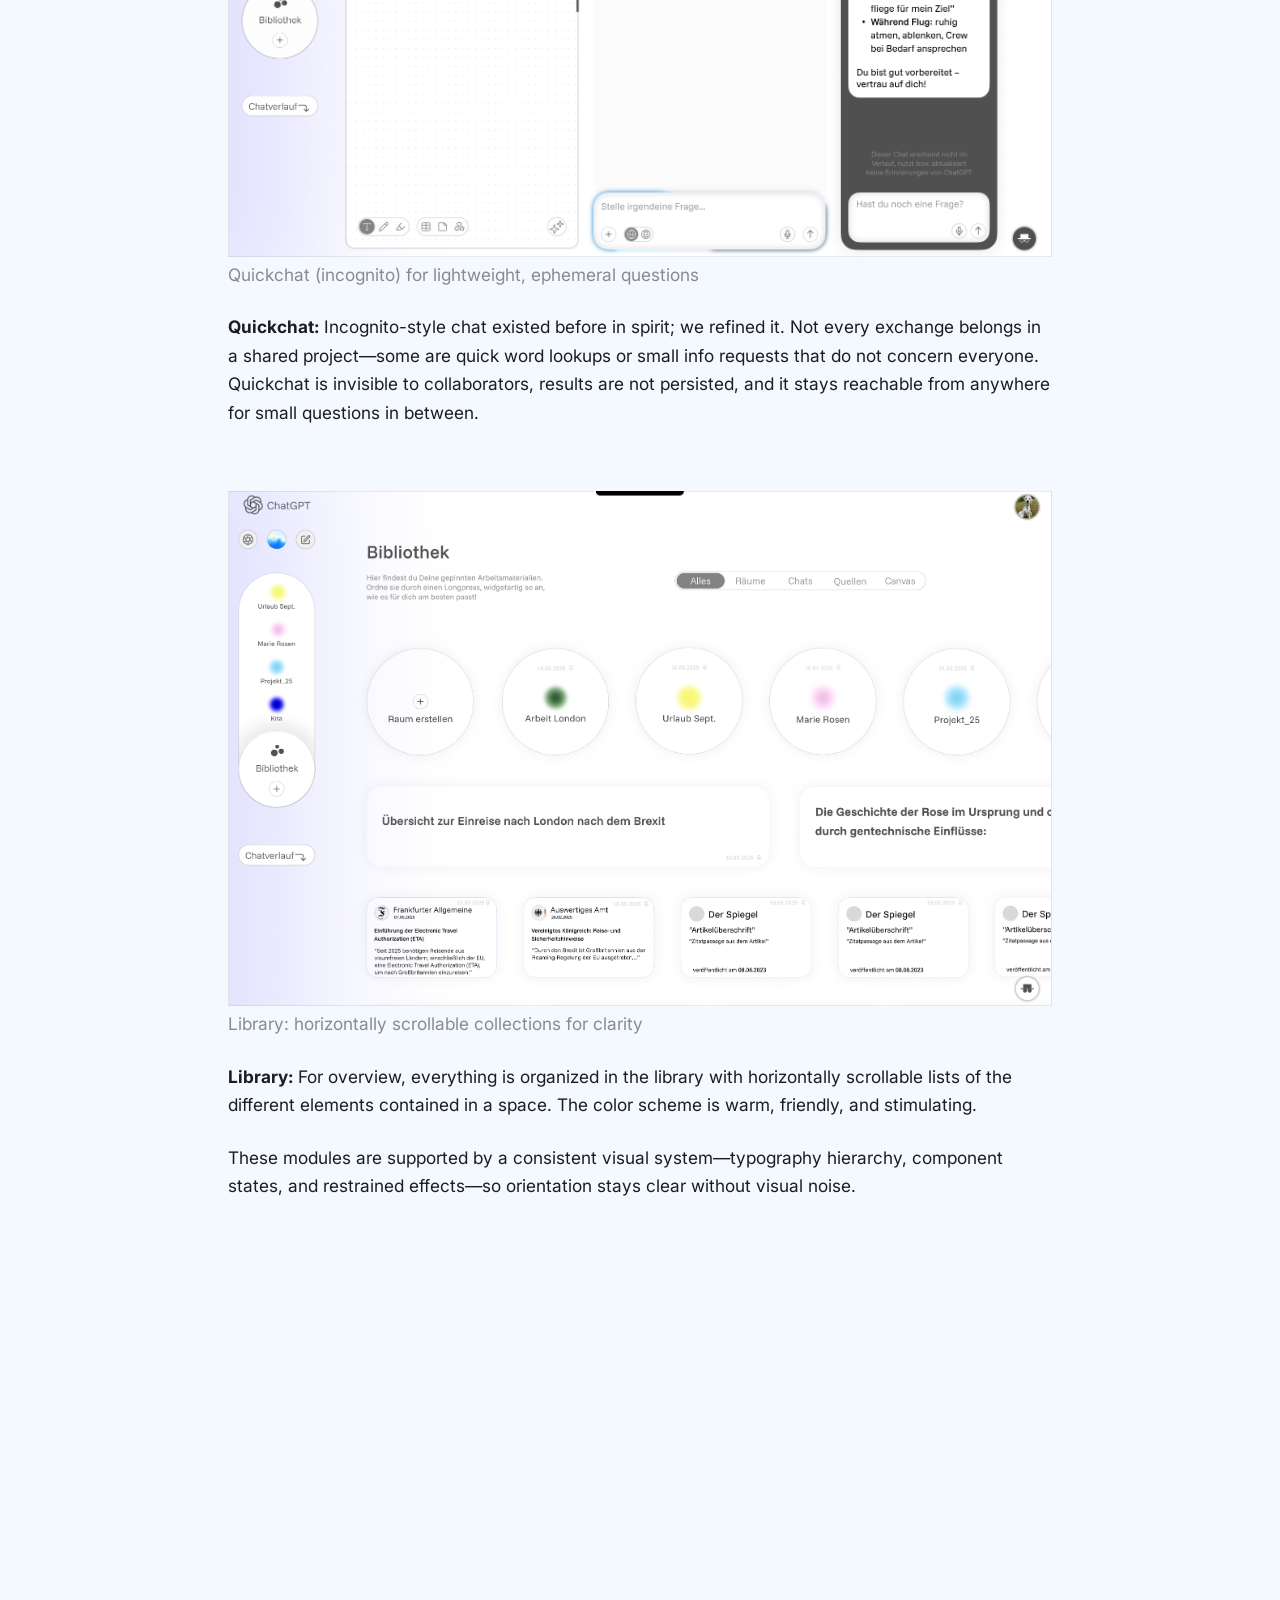
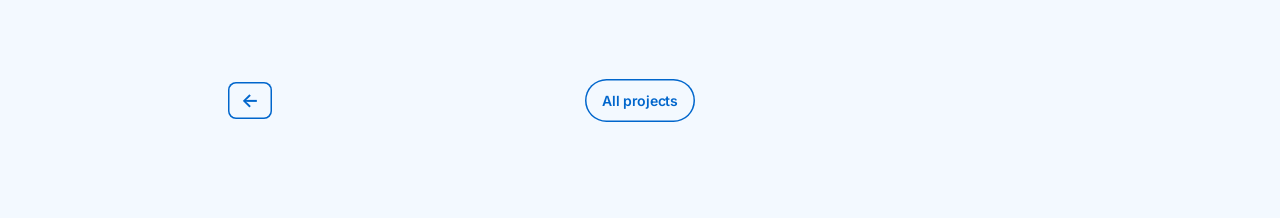
==== commit 587f5370: "pictures added gpt" ====
--- a/projekte/chatgpt-redesign.html
+++ b/projekte/chatgpt-redesign.html
@@ -124,11 +124,11 @@
         <p><strong>Canvas:</strong> For people in demanding roles or in study contexts, Canvas is an all-round tool without constant tool switching: code, mind maps, and structured work happen directly on canvases inside the chat experience, with everything kept in one place. That leads to the next principle: keeping everything together.</p>
 
         <figure class="case-feature-media">
-          <span class="project-preview project-preview--chatgpt-raume1" role="img" aria-label="Rooms for holistic project storage"></span>
+          <span class="project-preview project-preview--chatgpt-raume1" role="img" aria-label="Rooms — holistic project storage"></span>
         </figure>
         <p class="case-caption">Rooms — holistic project storage</p>
         <figure class="case-feature-media">
-          <span class="project-preview project-preview--chatgpt-raume2" role="img" aria-label="Rooms for collaboration"></span>
+          <span class="project-preview project-preview--chatgpt-raume2" role="img" aria-label="Rooms — collaboration in shared project spaces"></span>
         </figure>
         <p class="case-caption">Rooms — collaboration in shared project spaces</p>
         <p><strong>Rooms:</strong> Content can live in rooms in a holistic way—chats, canvases, sources, and more. A clear search and save pattern was important for a fluid workflow. Rooms also support collaborative work in shared project spaces.</p>
--- a/css/styles.css
+++ b/css/styles.css
@@ -1258,7 +1258,8 @@
 }
 
 .project-preview--mockup-8-weekly-review {
-  background-image: url("../images/Application%20Design/8_Mockup_Wochenru%CC%88ckblick.jpg");
+  /* NFC ü in filename (matches git / Linux checkout; NFD %CC%88 broke direct loads on some hosts) */
+  background-image: url("../images/Application%20Design/8_Mockup_Wochenr%c3%bcckblick.jpg");
 }
 
 .project-preview--mockup-7-wissen {
@@ -1418,11 +1419,11 @@
 }
 
 .project-preview--chatgpt-raume1 {
-  background-image: url("../images/Application%20Redesign/Ra%CC%88ume1.jpg");
+  background-image: url("../images/Application%20Redesign/chatgpt-rooms-1.png");
 }
 
 .project-preview--chatgpt-raume2 {
-  background-image: url("../images/Application%20Redesign/Ra%CC%88ume2.jpg");
+  background-image: url("../images/Application%20Redesign/chatgpt-rooms-2.png");
 }
 
 .project-preview--chatgpt-quickchat {
